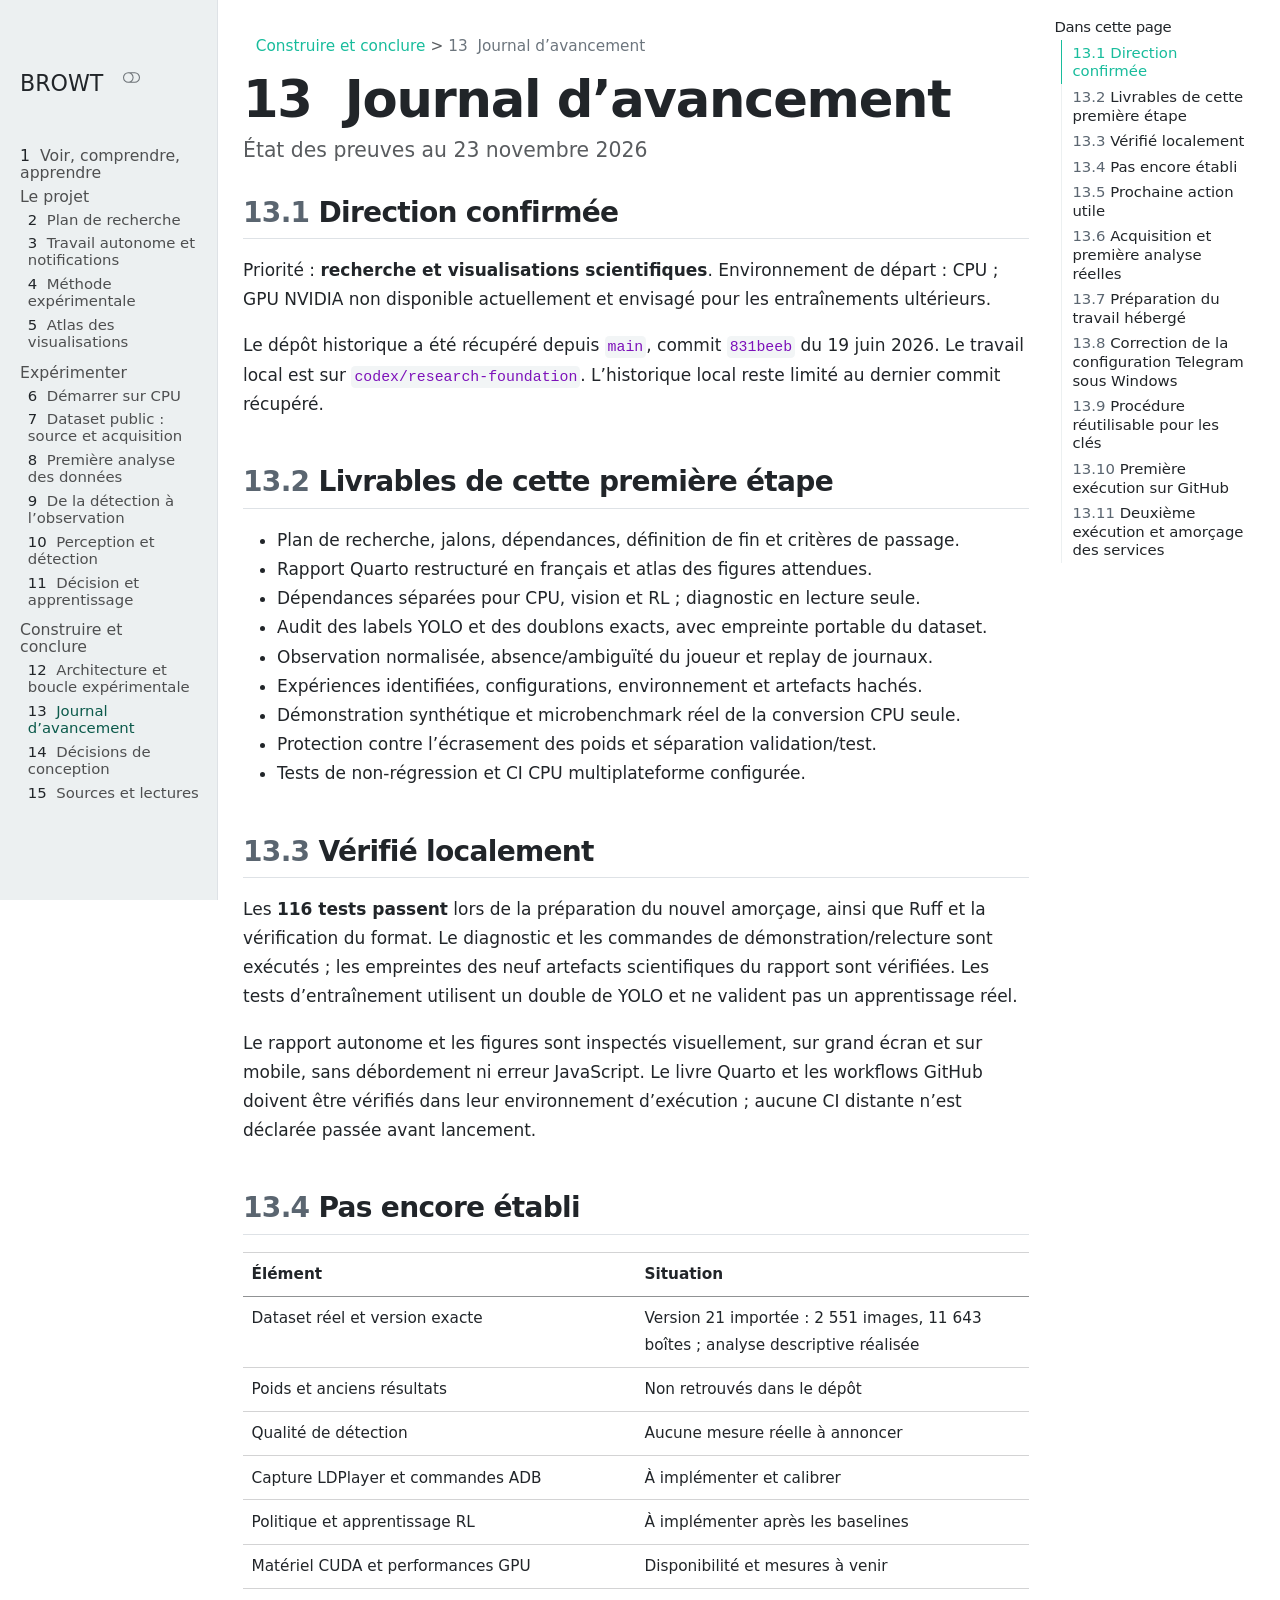
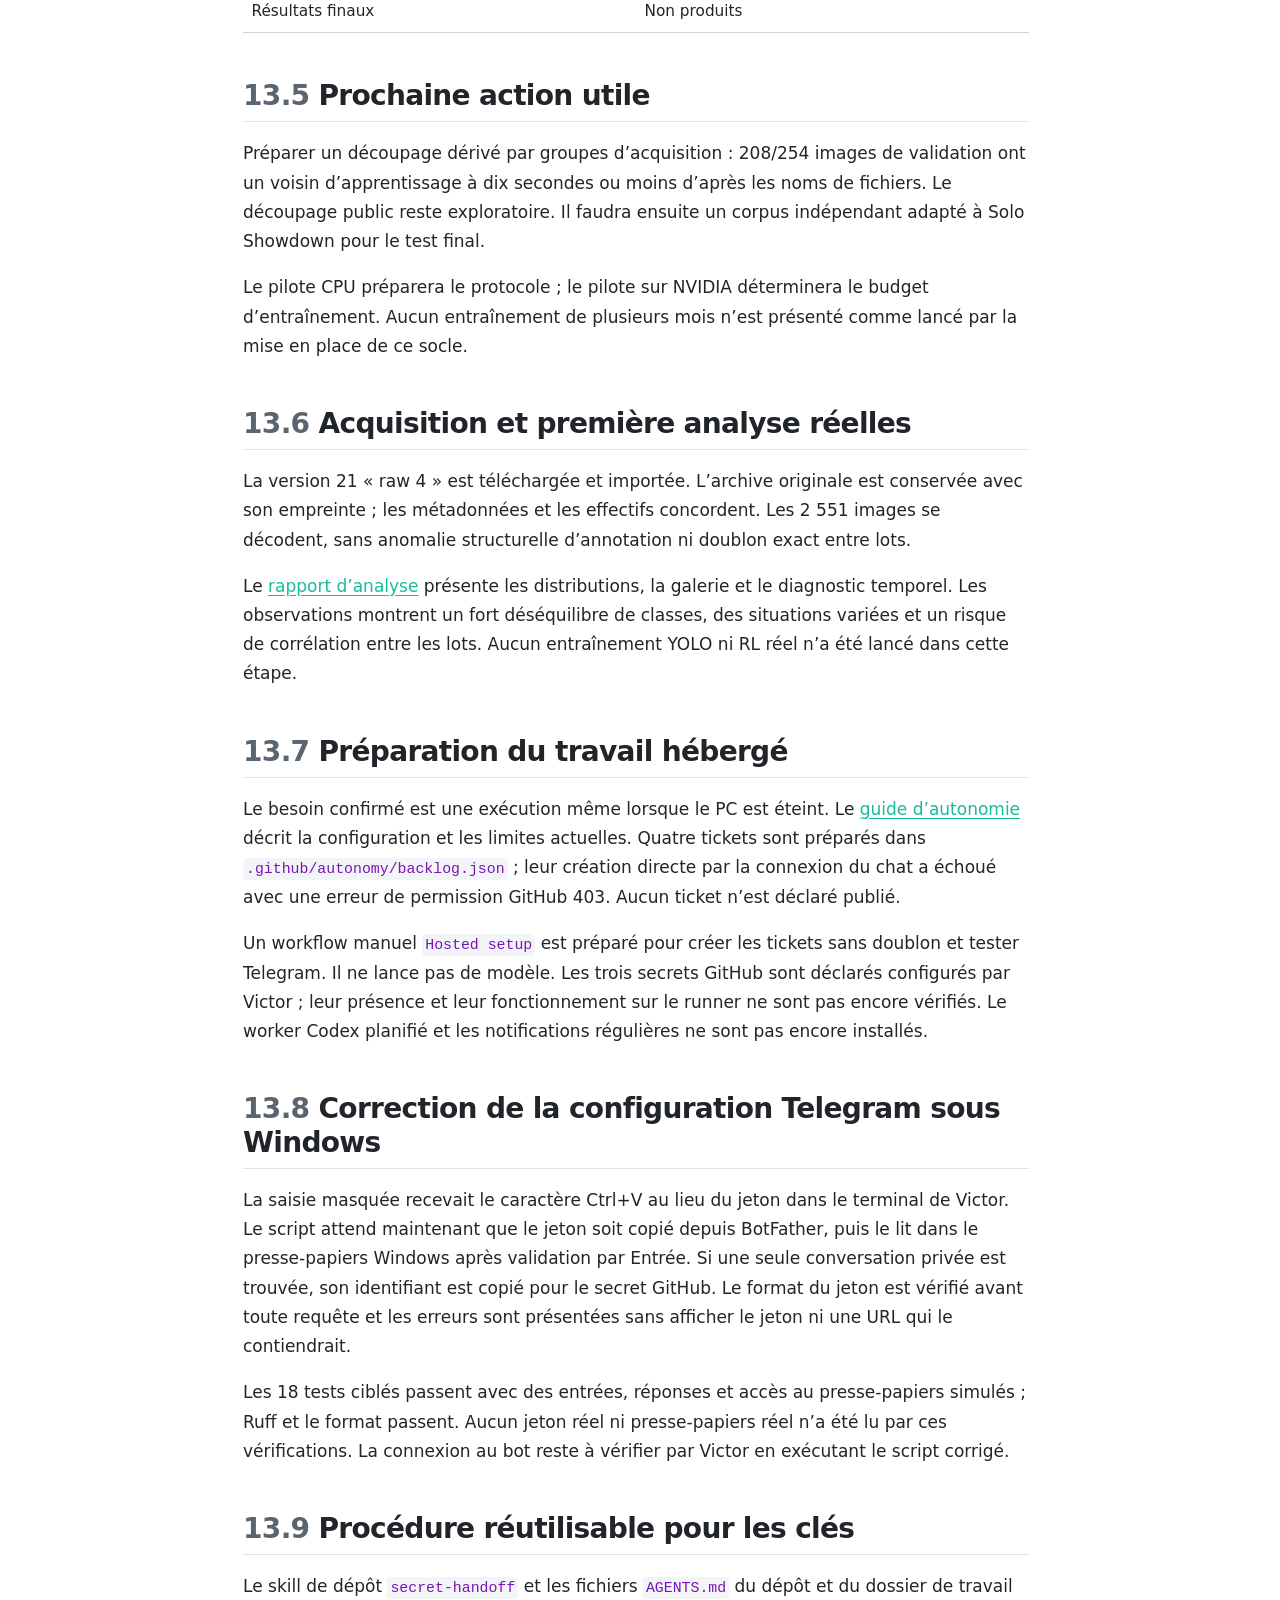
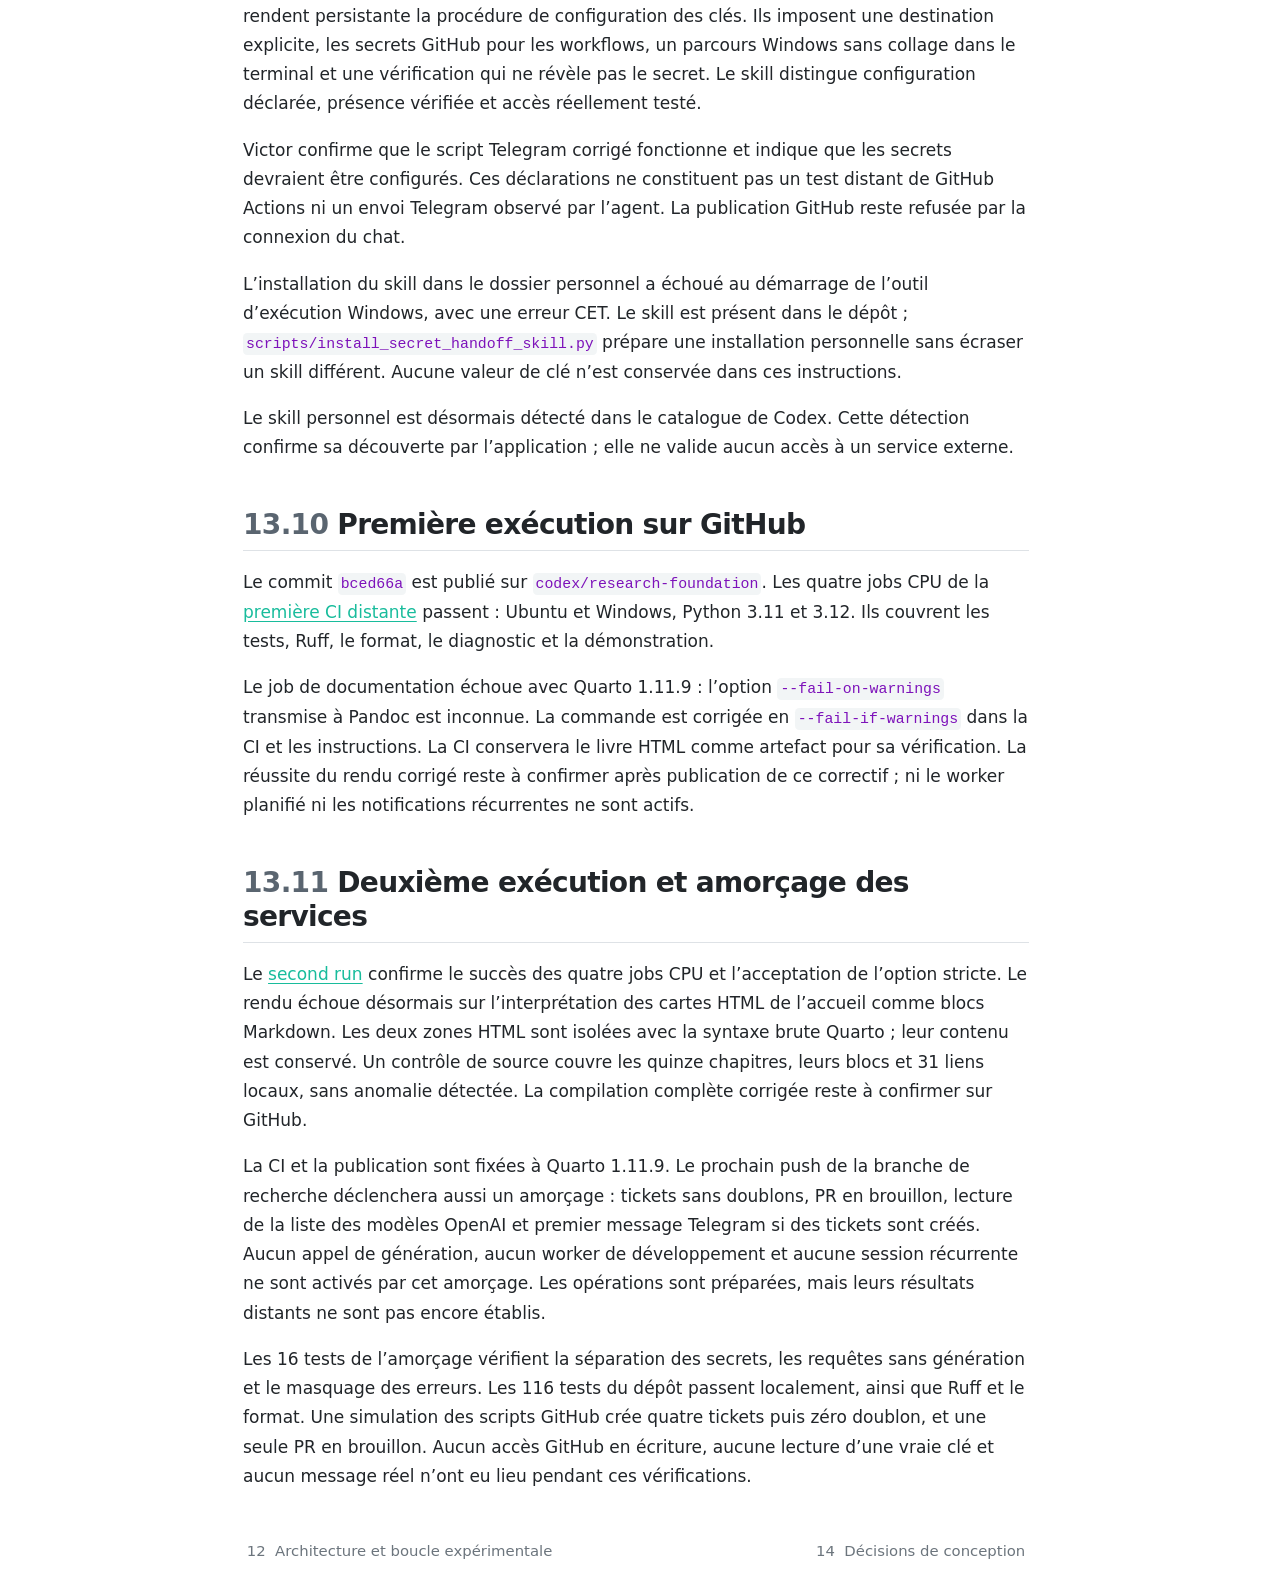
==== progress.html @ 0d0ad50d "Built site for gh-pages" ====
<!DOCTYPE html>
<html xmlns="http://www.w3.org/1999/xhtml" lang="fr" xml:lang="fr"><head>

<meta charset="utf-8">
<meta name="generator" content="quarto-1.11.9">

<meta name="viewport" content="width=device-width, initial-scale=1.0, user-scalable=yes">


<title>13&nbsp; Journal d’avancement – BROWT</title>
<style>
/* Default styles provided by pandoc.
** See https://pandoc.org/MANUAL.html#variables-for-html for config info.
*/
span.smallcaps{font-variant: small-caps;}
div.columns{display: flex; gap: 1.5em;}
div.column{flex: auto;}
@media screen {
div.columns{gap: min(4vw, 1.5em);}
div.column{overflow-x: auto;}
}
div.hanging-indent{margin-left: 1.5em; text-indent: -1.5em;}
ul.task-list{list-style: none;}
ul.task-list li input[type="checkbox"] {
  width: 0.8em;
  margin: 0 0.8em 0.2em -1em; /* quarto-specific, see https://github.com/quarto-dev/quarto-cli/issues/4556 */ 
  vertical-align: middle;
}
</style>


<script src="site_libs/quarto-nav/quarto-nav.js"></script>
<script src="site_libs/quarto-nav/headroom.min.js"></script>
<script src="site_libs/clipboard/clipboard.min.js"></script>
<script src="site_libs/quarto-search/autocomplete.umd.js"></script>
<script src="site_libs/quarto-search/fuse.min.js"></script>
<script src="site_libs/quarto-search/quarto-search.js"></script>
<meta name="quarto:offset" content="./">
<link href="./decisions.html" rel="next">
<link href="./pipeline.html" rel="prev">
<script src="site_libs/quarto-html/quarto.js" type="module"></script>
<script src="site_libs/quarto-html/tabsets/tabsets.js" type="module"></script>
<script src="site_libs/quarto-html/scrollable-regions/scrollable-regions.js" type="module"></script>
<script src="site_libs/quarto-html/popper.min.js"></script>
<script src="site_libs/quarto-html/tippy.umd.min.js"></script>
<script src="site_libs/quarto-html/anchor.min.js"></script>
<link href="site_libs/quarto-html/tippy.css" rel="stylesheet">
<link href="site_libs/quarto-html/quarto-syntax-highlighting-63b5708e65d6cd79cd7618c58d0c21e7.css" rel="stylesheet" class="quarto-color-scheme" id="quarto-text-highlighting-styles">
<link href="site_libs/quarto-html/quarto-syntax-highlighting-dark-447e42e69aaa9833c0ba1b986f430b20.css" rel="stylesheet" class="quarto-color-scheme quarto-color-alternate" id="quarto-text-highlighting-styles">
<link href="site_libs/quarto-html/quarto-syntax-highlighting-63b5708e65d6cd79cd7618c58d0c21e7.css" rel="stylesheet" class="quarto-color-scheme-extra" id="quarto-text-highlighting-styles">
<script src="site_libs/bootstrap/bootstrap.min.js"></script>
<link href="site_libs/bootstrap/bootstrap-icons.css" rel="stylesheet">
<link href="site_libs/bootstrap/bootstrap-4b83e7093ad51207360b792a9fc4b170.min.css" rel="stylesheet" append-hash="true" class="quarto-color-scheme" id="quarto-bootstrap" data-mode="light">
<link href="site_libs/bootstrap/bootstrap-dark-fbbe611d55de4febc02433f26efbd819.min.css" rel="stylesheet" append-hash="true" class="quarto-color-scheme quarto-color-alternate" id="quarto-bootstrap" data-mode="dark">
<link href="site_libs/bootstrap/bootstrap-4b83e7093ad51207360b792a9fc4b170.min.css" rel="stylesheet" append-hash="true" class="quarto-color-scheme-extra" id="quarto-bootstrap" data-mode="light">
<script id="quarto-search-options" type="application/json">{
  "location": "sidebar",
  "copy-button": false,
  "collapse-after": 3,
  "panel-placement": "start",
  "type": "textbox",
  "limit": 50,
  "keyboard-shortcut": [
    "f",
    "/",
    "s"
  ],
  "show-item-context": false,
  "language": {
    "search-no-results-text": "Pas de résultats",
    "search-matching-documents-text": "documents trouvés",
    "search-copy-link-title": "Copier le lien vers la recherche",
    "search-hide-matches-text": "Cacher les correspondances additionnelles",
    "search-more-match-text": "correspondance de plus dans ce document",
    "search-more-matches-text": "correspondances de plus dans ce document",
    "search-clear-button-title": "Effacer",
    "search-text-placeholder": "",
    "search-detached-cancel-button-title": "Annuler",
    "search-submit-button-title": "Envoyer",
    "search-label": "Recherche"
  }
}</script>
<style>html{ scroll-behavior: smooth; }</style>


<link rel="stylesheet" href="custom.css">
</head>

<body class="nav-sidebar docked quarto-light"><a id="quarto-skip-link" class="visually-hidden-focusable" href="#quarto-document-content">Aller au contenu principal</a><script id="quarto-html-before-body" type="application/javascript">
    const toggleBodyColorMode = (bsSheetEl) => {
      const mode = bsSheetEl.getAttribute("data-mode");
      const bodyEl = window.document.querySelector("body");
      if (mode === "dark") {
        bodyEl.classList.add("quarto-dark");
        bodyEl.classList.remove("quarto-light");
      } else {
        bodyEl.classList.add("quarto-light");
        bodyEl.classList.remove("quarto-dark");
      }
    }
    const toggleBodyColorPrimary = () => {
      const bsSheetEl = window.document.querySelector("link#quarto-bootstrap:not([rel=disabled-stylesheet])");
      if (bsSheetEl) {
        toggleBodyColorMode(bsSheetEl);
      }
    }
    const setColorSchemeToggle = (alternate) => {
      const toggles = window.document.querySelectorAll('.quarto-color-scheme-toggle');
      for (let i=0; i < toggles.length; i++) {
        const toggle = toggles[i];
        if (toggle) {
          toggle.setAttribute("aria-checked", alternate ? "true" : "false");
          if (alternate) {
            toggle.classList.add("alternate");
          } else {
            toggle.classList.remove("alternate");
          }
        }
      }
    };
    const toggleColorMode = (alternate) => {
      // Switch the stylesheets
      const primaryStylesheets = window.document.querySelectorAll('link.quarto-color-scheme:not(.quarto-color-alternate)');
      const alternateStylesheets = window.document.querySelectorAll('link.quarto-color-scheme.quarto-color-alternate');
      manageTransitions('#quarto-margin-sidebar .nav-link', false);
      if (alternate) {
        // note: dark is layered on light, we don't disable primary!
        enableStylesheet(alternateStylesheets);
        for (const sheetNode of alternateStylesheets) {
          if (sheetNode.id === "quarto-bootstrap") {
            toggleBodyColorMode(sheetNode);
          }
        }
      } else {
        disableStylesheet(alternateStylesheets);
        enableStylesheet(primaryStylesheets)
        toggleBodyColorPrimary();
      }
      manageTransitions('#quarto-margin-sidebar .nav-link', true);
      // Switch the toggles
      setColorSchemeToggle(alternate)
    }
    // Hack to workaround the fact that safari doesn't
    // properly recolor the scrollbar when toggling (#1455).
    // Not run on load: stylesheets are set before first paint there, and
    // scrolling would undo the scroll to a URL fragment (#14973).
    // The one pixel nudge keeps the reader where they were.
    const refreshSafariScrollbar = () => {
      if (navigator.userAgent.indexOf('Safari') > 0 && navigator.userAgent.indexOf('Chrome') == -1) {
        manageTransitions("body", false);
        const scrollY = window.scrollY;
        window.scrollTo(0, scrollY > 0 ? scrollY - 1 : 1);
        setTimeout(() => {
          window.scrollTo(0, scrollY);
          manageTransitions("body", true);
        }, 40);
      }
    }
    const disableStylesheet = (stylesheets) => {
      for (let i=0; i < stylesheets.length; i++) {
        const stylesheet = stylesheets[i];
        stylesheet.rel = 'disabled-stylesheet';
      }
    }
    const enableStylesheet = (stylesheets) => {
      for (let i=0; i < stylesheets.length; i++) {
        const stylesheet = stylesheets[i];
        if(stylesheet.rel !== 'stylesheet') { // for Chrome, which will still FOUC without this check
          stylesheet.rel = 'stylesheet';
        }
      }
    }
    const manageTransitions = (selector, allowTransitions) => {
      const els = window.document.querySelectorAll(selector);
      for (let i=0; i < els.length; i++) {
        const el = els[i];
        if (allowTransitions) {
          el.classList.remove('notransition');
        } else {
          el.classList.add('notransition');
        }
      }
    }
    const isFileUrl = () => {
      return window.location.protocol === 'file:';
    }
    const hasAlternateSentinel = () => {
      let styleSentinel = getColorSchemeSentinel();
      if (styleSentinel !== null) {
        return styleSentinel === "alternate";
      } else {
        return false;
      }
    }
    const setStyleSentinel = (alternate) => {
      const value = alternate ? "alternate" : "default";
      if (!isFileUrl()) {
        window.localStorage.setItem("quarto-color-scheme", value);
      } else {
        localAlternateSentinel = value;
      }
    }
    const getColorSchemeSentinel = () => {
      if (!isFileUrl()) {
        const storageValue = window.localStorage.getItem("quarto-color-scheme");
        return storageValue != null ? storageValue : localAlternateSentinel;
      } else {
        return localAlternateSentinel;
      }
    }
    const toggleGiscusIfUsed = (isAlternate, darkModeDefault) => {
      const baseTheme = document.querySelector('#giscus-base-theme')?.value ?? 'light';
      const alternateTheme = document.querySelector('#giscus-alt-theme')?.value ?? 'dark';
      let newTheme = '';
      if(authorPrefersDark) {
        newTheme = isAlternate ? baseTheme : alternateTheme;
      } else {
        newTheme = isAlternate ? alternateTheme : baseTheme;
      }
      const changeGiscusTheme = () => {
        // From: https://github.com/giscus/giscus/issues/336
        const sendMessage = (message) => {
          const iframe = document.querySelector('iframe.giscus-frame');
          if (!iframe) return;
          iframe.contentWindow.postMessage({ giscus: message }, 'https://giscus.app');
        }
        sendMessage({
          setConfig: {
            theme: newTheme
          }
        });
      }
      const isGiscussLoaded = window.document.querySelector('iframe.giscus-frame') !== null;
      if (isGiscussLoaded) {
        changeGiscusTheme();
      }
    };
    const authorPrefersDark = false;
    const darkModeDefault = authorPrefersDark;
      document.querySelector('link#quarto-text-highlighting-styles.quarto-color-scheme-extra').rel = 'disabled-stylesheet';
      document.querySelector('link#quarto-bootstrap.quarto-color-scheme-extra').rel = 'disabled-stylesheet';
    let localAlternateSentinel = darkModeDefault ? 'alternate' : 'default';
    // Dark / light mode switch
    window.quartoToggleColorScheme = () => {
      // Read the current dark / light value
      let toAlternate = !hasAlternateSentinel();
      toggleColorMode(toAlternate);
      refreshSafariScrollbar();
      setStyleSentinel(toAlternate);
      toggleGiscusIfUsed(toAlternate, darkModeDefault);
      window.dispatchEvent(new Event('resize'));
    };
    // Switch to dark mode if need be
    if (hasAlternateSentinel()) {
      toggleColorMode(true);
    } else {
      toggleColorMode(false);
    }
  </script>

<div id="quarto-search-results"></div>
  <header id="quarto-header" class="headroom fixed-top">
  <nav class="quarto-secondary-nav" aria-label="Barre d'outils">
    <div class="container-fluid d-flex">
      <button type="button" class="quarto-btn-toggle btn" data-bs-toggle="collapse" role="button" data-bs-target=".quarto-sidebar-collapse-item" aria-controls="quarto-sidebar" aria-expanded="false" aria-label="Basculer la barre latérale" onclick="if (window.quartoToggleHeadroom) { window.quartoToggleHeadroom(); }">
        <i class="bi bi-layout-text-sidebar-reverse"></i>
      </button>
        <nav class="quarto-page-breadcrumbs" aria-label="Fil d'Ariane"><ol class="breadcrumb"><li class="breadcrumb-item"><a href="./pipeline.html">Construire et conclure</a></li><li class="breadcrumb-item"><a href="./progress.html"><span class="chapter-number">13</span>&nbsp; <span class="chapter-title">Journal d’avancement</span></a></li></ol></nav>
        <a class="flex-grow-1" data-bs-toggle="collapse" data-bs-target=".quarto-sidebar-collapse-item" onclick="if (window.quartoToggleHeadroom) { window.quartoToggleHeadroom(); }">      
        </a>
      <button type="button" class="btn quarto-search-button" aria-label="Recherche" onclick="window.quartoOpenSearch();">
        <i class="bi bi-search"></i>
      </button>
    </div>
  </nav>
</header>
<!-- content -->
<div id="quarto-content" class="quarto-container page-columns page-rows-contents page-layout-article">
<!-- sidebar -->
  <nav id="quarto-sidebar" class="sidebar collapse collapse-horizontal quarto-sidebar-collapse-item sidebar-navigation docked overflow-auto" aria-label="Site web">
    <div class="pt-lg-2 mt-2 text-left sidebar-header sidebar-header-stacked">
      <a href="./index.html" class="sidebar-logo-link">
      <img src="./assets/logo.png" alt="" class="sidebar-logo light-content py-0 d-lg-inline d-none">
      <img src="./assets/logo.png" alt="" class="sidebar-logo dark-content py-0 d-lg-inline d-none">
      </a>
    <div class="sidebar-title mb-0 py-0">
      <a href="./">BROWT</a> 
        <div class="sidebar-tools-main">
    <a href="https://github.com/Victor11W/BROWT" title="Code source" class="quarto-navigation-tool px-1" aria-label="Code source"><i class="bi bi-github"></i></a>
  <button type="button" role="switch" aria-checked="false" class="quarto-color-scheme-toggle quarto-navigation-tool  px-1" onclick="window.quartoToggleColorScheme(); return false;" title="Basculer le mode sombre" aria-label="Basculer le mode sombre"><i class="bi"></i></button>
</div>
    </div>
      </div>
        <div class="mt-2 flex-shrink-0 align-items-center">
        <div class="sidebar-search">
        <div id="quarto-search" class="" title="Recherche"></div>
        </div>
        </div>
    <div class="sidebar-menu-container"> 
    <ul class="list-unstyled mt-1">
        <li class="sidebar-item">
  <div class="sidebar-item-container"> 
  <a href="./index.html" class="sidebar-item-text sidebar-link">
 <span class="menu-text"><span class="chapter-number">1</span>&nbsp; <span class="chapter-title">Voir, comprendre, apprendre</span></span></a>
  </div>
</li>
        <li class="sidebar-item sidebar-item-section">
      <div class="sidebar-item-container"> 
            <button type="button" class="sidebar-item-text sidebar-item-toggle sidebar-link text-start" data-bs-toggle="collapse" data-bs-target="#quarto-sidebar-section-1" aria-controls="quarto-sidebar-section-1" aria-expanded="true">
 <span class="menu-text" id="quarto-sidebar-section-1-label">Le projet</span><i class="bi bi-chevron-right" aria-hidden="true"></i></button>
      </div>
      <ul id="quarto-sidebar-section-1" aria-labelledby="quarto-sidebar-section-1-label" class="collapse list-unstyled sidebar-section depth1 show">  
          <li class="sidebar-item">
  <div class="sidebar-item-container"> 
  <a href="./roadmap.html" class="sidebar-item-text sidebar-link">
 <span class="menu-text"><span class="chapter-number">2</span>&nbsp; <span class="chapter-title">Plan de recherche</span></span></a>
  </div>
</li>
          <li class="sidebar-item">
  <div class="sidebar-item-container"> 
  <a href="./autonomy.html" class="sidebar-item-text sidebar-link">
 <span class="menu-text"><span class="chapter-number">3</span>&nbsp; <span class="chapter-title">Travail autonome et notifications</span></span></a>
  </div>
</li>
          <li class="sidebar-item">
  <div class="sidebar-item-container"> 
  <a href="./methodology.html" class="sidebar-item-text sidebar-link">
 <span class="menu-text"><span class="chapter-number">4</span>&nbsp; <span class="chapter-title">Méthode expérimentale</span></span></a>
  </div>
</li>
          <li class="sidebar-item">
  <div class="sidebar-item-container"> 
  <a href="./visual-atlas.html" class="sidebar-item-text sidebar-link">
 <span class="menu-text"><span class="chapter-number">5</span>&nbsp; <span class="chapter-title">Atlas des visualisations</span></span></a>
  </div>
</li>
      </ul>
  </li>
        <li class="sidebar-item sidebar-item-section">
      <div class="sidebar-item-container"> 
            <button type="button" class="sidebar-item-text sidebar-item-toggle sidebar-link text-start" data-bs-toggle="collapse" data-bs-target="#quarto-sidebar-section-2" aria-controls="quarto-sidebar-section-2" aria-expanded="true">
 <span class="menu-text" id="quarto-sidebar-section-2-label">Expérimenter</span><i class="bi bi-chevron-right" aria-hidden="true"></i></button>
      </div>
      <ul id="quarto-sidebar-section-2" aria-labelledby="quarto-sidebar-section-2-label" class="collapse list-unstyled sidebar-section depth1 show">  
          <li class="sidebar-item">
  <div class="sidebar-item-container"> 
  <a href="./getting-started.html" class="sidebar-item-text sidebar-link">
 <span class="menu-text"><span class="chapter-number">6</span>&nbsp; <span class="chapter-title">Démarrer sur CPU</span></span></a>
  </div>
</li>
          <li class="sidebar-item">
  <div class="sidebar-item-container"> 
  <a href="./dataset.html" class="sidebar-item-text sidebar-link">
 <span class="menu-text"><span class="chapter-number">7</span>&nbsp; <span class="chapter-title">Dataset public : source et acquisition</span></span></a>
  </div>
</li>
          <li class="sidebar-item">
  <div class="sidebar-item-container"> 
  <a href="./dataset-analysis.html" class="sidebar-item-text sidebar-link">
 <span class="menu-text"><span class="chapter-number">8</span>&nbsp; <span class="chapter-title">Première analyse des données</span></span></a>
  </div>
</li>
          <li class="sidebar-item">
  <div class="sidebar-item-container"> 
  <a href="./observations.html" class="sidebar-item-text sidebar-link">
 <span class="menu-text"><span class="chapter-number">9</span>&nbsp; <span class="chapter-title">De la détection à l’observation</span></span></a>
  </div>
</li>
          <li class="sidebar-item">
  <div class="sidebar-item-container"> 
  <a href="./detection.html" class="sidebar-item-text sidebar-link">
 <span class="menu-text"><span class="chapter-number">10</span>&nbsp; <span class="chapter-title">Perception et détection</span></span></a>
  </div>
</li>
          <li class="sidebar-item">
  <div class="sidebar-item-container"> 
  <a href="./rl.html" class="sidebar-item-text sidebar-link">
 <span class="menu-text"><span class="chapter-number">11</span>&nbsp; <span class="chapter-title">Décision et apprentissage</span></span></a>
  </div>
</li>
      </ul>
  </li>
        <li class="sidebar-item sidebar-item-section">
      <div class="sidebar-item-container"> 
            <button type="button" class="sidebar-item-text sidebar-item-toggle sidebar-link text-start" data-bs-toggle="collapse" data-bs-target="#quarto-sidebar-section-3" aria-controls="quarto-sidebar-section-3" aria-expanded="true">
 <span class="menu-text" id="quarto-sidebar-section-3-label">Construire et conclure</span><i class="bi bi-chevron-right" aria-hidden="true"></i></button>
      </div>
      <ul id="quarto-sidebar-section-3" aria-labelledby="quarto-sidebar-section-3-label" class="collapse list-unstyled sidebar-section depth1 show">  
          <li class="sidebar-item">
  <div class="sidebar-item-container"> 
  <a href="./pipeline.html" class="sidebar-item-text sidebar-link">
 <span class="menu-text"><span class="chapter-number">12</span>&nbsp; <span class="chapter-title">Architecture et boucle expérimentale</span></span></a>
  </div>
</li>
          <li class="sidebar-item">
  <div class="sidebar-item-container"> 
  <a href="./progress.html" class="sidebar-item-text sidebar-link active">
 <span class="menu-text"><span class="chapter-number">13</span>&nbsp; <span class="chapter-title">Journal d’avancement</span></span></a>
  </div>
</li>
          <li class="sidebar-item">
  <div class="sidebar-item-container"> 
  <a href="./decisions.html" class="sidebar-item-text sidebar-link">
 <span class="menu-text"><span class="chapter-number">14</span>&nbsp; <span class="chapter-title">Décisions de conception</span></span></a>
  </div>
</li>
          <li class="sidebar-item">
  <div class="sidebar-item-container"> 
  <a href="./references.html" class="sidebar-item-text sidebar-link">
 <span class="menu-text"><span class="chapter-number">15</span>&nbsp; <span class="chapter-title">Sources et lectures</span></span></a>
  </div>
</li>
      </ul>
  </li>
    </ul>
    </div>
</nav>
<div id="quarto-sidebar-glass" class="quarto-sidebar-collapse-item" data-bs-toggle="collapse" data-bs-target=".quarto-sidebar-collapse-item"></div>
<!-- margin-sidebar -->
    <div id="quarto-margin-sidebar" class="sidebar margin-sidebar">
        <nav id="TOC" role="doc-toc" aria-labelledby="toc-title" class="toc-active">
    <h2 id="toc-title">Dans cette page</h2>
   
  <ul>
  <li><a href="#direction-confirmée" id="toc-direction-confirmée" class="nav-link active" data-scroll-target="#direction-confirmée"><span class="header-section-number">13.1</span> Direction confirmée</a></li>
  <li><a href="#livrables-de-cette-première-étape" id="toc-livrables-de-cette-première-étape" class="nav-link" data-scroll-target="#livrables-de-cette-première-étape"><span class="header-section-number">13.2</span> Livrables de cette première étape</a></li>
  <li><a href="#vérifié-localement" id="toc-vérifié-localement" class="nav-link" data-scroll-target="#vérifié-localement"><span class="header-section-number">13.3</span> Vérifié localement</a></li>
  <li><a href="#pas-encore-établi" id="toc-pas-encore-établi" class="nav-link" data-scroll-target="#pas-encore-établi"><span class="header-section-number">13.4</span> Pas encore établi</a></li>
  <li><a href="#prochaine-action-utile" id="toc-prochaine-action-utile" class="nav-link" data-scroll-target="#prochaine-action-utile"><span class="header-section-number">13.5</span> Prochaine action utile</a></li>
  <li><a href="#acquisition-et-première-analyse-réelles" id="toc-acquisition-et-première-analyse-réelles" class="nav-link" data-scroll-target="#acquisition-et-première-analyse-réelles"><span class="header-section-number">13.6</span> Acquisition et première analyse réelles</a></li>
  <li><a href="#préparation-du-travail-hébergé" id="toc-préparation-du-travail-hébergé" class="nav-link" data-scroll-target="#préparation-du-travail-hébergé"><span class="header-section-number">13.7</span> Préparation du travail hébergé</a></li>
  <li><a href="#correction-de-la-configuration-telegram-sous-windows" id="toc-correction-de-la-configuration-telegram-sous-windows" class="nav-link" data-scroll-target="#correction-de-la-configuration-telegram-sous-windows"><span class="header-section-number">13.8</span> Correction de la configuration Telegram sous Windows</a></li>
  <li><a href="#procédure-réutilisable-pour-les-clés" id="toc-procédure-réutilisable-pour-les-clés" class="nav-link" data-scroll-target="#procédure-réutilisable-pour-les-clés"><span class="header-section-number">13.9</span> Procédure réutilisable pour les clés</a></li>
  <li><a href="#première-exécution-sur-github" id="toc-première-exécution-sur-github" class="nav-link" data-scroll-target="#première-exécution-sur-github"><span class="header-section-number">13.10</span> Première exécution sur GitHub</a></li>
  <li><a href="#deuxième-exécution-et-amorçage-des-services" id="toc-deuxième-exécution-et-amorçage-des-services" class="nav-link" data-scroll-target="#deuxième-exécution-et-amorçage-des-services"><span class="header-section-number">13.11</span> Deuxième exécution et amorçage des services</a></li>
  </ul>
</nav>
    </div>
<!-- main -->
<main class="content" id="quarto-document-content" tabindex="-1">


<header id="title-block-header" class="quarto-title-block default"><nav class="quarto-page-breadcrumbs quarto-title-breadcrumbs d-none d-lg-block" aria-label="Fil d'Ariane"><ol class="breadcrumb"><li class="breadcrumb-item"><a href="./pipeline.html">Construire et conclure</a></li><li class="breadcrumb-item"><a href="./progress.html"><span class="chapter-number">13</span>&nbsp; <span class="chapter-title">Journal d’avancement</span></a></li></ol></nav>
<div class="quarto-title">
<h1 class="title"><span class="chapter-number">13</span>&nbsp; <span class="chapter-title">Journal d’avancement</span></h1>
<p class="subtitle lead">État des preuves au 23 novembre 2026</p>
</div>



<div class="quarto-title-meta">

    
  
    
  </div>
  


</header>


<section id="direction-confirmée" class="level2" data-number="13.1">
<h2 data-number="13.1" class="anchored" data-anchor-id="direction-confirmée"><span class="header-section-number">13.1</span> Direction confirmée</h2>
<p>Priorité : <strong>recherche et visualisations scientifiques</strong>. Environnement de départ : CPU ; GPU NVIDIA non disponible actuellement et envisagé pour les entraînements ultérieurs.</p>
<p>Le dépôt historique a été récupéré depuis <code>main</code>, commit <code>831beeb</code> du 19 juin 2026. Le travail local est sur <code>codex/research-foundation</code>. L’historique local reste limité au dernier commit récupéré.</p>
</section>
<section id="livrables-de-cette-première-étape" class="level2" data-number="13.2">
<h2 data-number="13.2" class="anchored" data-anchor-id="livrables-de-cette-première-étape"><span class="header-section-number">13.2</span> Livrables de cette première étape</h2>
<ul>
<li>Plan de recherche, jalons, dépendances, définition de fin et critères de passage.</li>
<li>Rapport Quarto restructuré en français et atlas des figures attendues.</li>
<li>Dépendances séparées pour CPU, vision et RL ; diagnostic en lecture seule.</li>
<li>Audit des labels YOLO et des doublons exacts, avec empreinte portable du dataset.</li>
<li>Observation normalisée, absence/ambiguïté du joueur et replay de journaux.</li>
<li>Expériences identifiées, configurations, environnement et artefacts hachés.</li>
<li>Démonstration synthétique et microbenchmark réel de la conversion CPU seule.</li>
<li>Protection contre l’écrasement des poids et séparation validation/test.</li>
<li>Tests de non-régression et CI CPU multiplateforme configurée.</li>
</ul>
</section>
<section id="vérifié-localement" class="level2" data-number="13.3">
<h2 data-number="13.3" class="anchored" data-anchor-id="vérifié-localement"><span class="header-section-number">13.3</span> Vérifié localement</h2>
<p>Les <strong>116 tests passent</strong> lors de la préparation du nouvel amorçage, ainsi que Ruff et la vérification du format. Le diagnostic et les commandes de démonstration/relecture sont exécutés ; les empreintes des neuf artefacts scientifiques du rapport sont vérifiées. Les tests d’entraînement utilisent un double de YOLO et ne valident pas un apprentissage réel.</p>
<p>Le rapport autonome et les figures sont inspectés visuellement, sur grand écran et sur mobile, sans débordement ni erreur JavaScript. Le livre Quarto et les workflows GitHub doivent être vérifiés dans leur environnement d’exécution ; aucune CI distante n’est déclarée passée avant lancement.</p>
</section>
<section id="pas-encore-établi" class="level2" data-number="13.4">
<h2 data-number="13.4" class="anchored" data-anchor-id="pas-encore-établi"><span class="header-section-number">13.4</span> Pas encore établi</h2>
<table class="caption-top table">
<colgroup>
<col style="width: 50%">
<col style="width: 50%">
</colgroup>
<thead>
<tr class="header">
<th>Élément</th>
<th>Situation</th>
</tr>
</thead>
<tbody>
<tr class="odd">
<td>Dataset réel et version exacte</td>
<td>Version 21 importée : 2 551 images, 11 643 boîtes ; analyse descriptive réalisée</td>
</tr>
<tr class="even">
<td>Poids et anciens résultats</td>
<td>Non retrouvés dans le dépôt</td>
</tr>
<tr class="odd">
<td>Qualité de détection</td>
<td>Aucune mesure réelle à annoncer</td>
</tr>
<tr class="even">
<td>Capture LDPlayer et commandes ADB</td>
<td>À implémenter et calibrer</td>
</tr>
<tr class="odd">
<td>Politique et apprentissage RL</td>
<td>À implémenter après les baselines</td>
</tr>
<tr class="even">
<td>Matériel CUDA et performances GPU</td>
<td>Disponibilité et mesures à venir</td>
</tr>
<tr class="odd">
<td>Résultats finaux</td>
<td>Non produits</td>
</tr>
</tbody>
</table>
</section>
<section id="prochaine-action-utile" class="level2" data-number="13.5">
<h2 data-number="13.5" class="anchored" data-anchor-id="prochaine-action-utile"><span class="header-section-number">13.5</span> Prochaine action utile</h2>
<p>Préparer un découpage dérivé par groupes d’acquisition : 208/254 images de validation ont un voisin d’apprentissage à dix secondes ou moins d’après les noms de fichiers. Le découpage public reste exploratoire. Il faudra ensuite un corpus indépendant adapté à Solo Showdown pour le test final.</p>
<p>Le pilote CPU préparera le protocole ; le pilote sur NVIDIA déterminera le budget d’entraînement. Aucun entraînement de plusieurs mois n’est présenté comme lancé par la mise en place de ce socle.</p>
</section>
<section id="acquisition-et-première-analyse-réelles" class="level2" data-number="13.6">
<h2 data-number="13.6" class="anchored" data-anchor-id="acquisition-et-première-analyse-réelles"><span class="header-section-number">13.6</span> Acquisition et première analyse réelles</h2>
<p>La version 21 « raw 4 » est téléchargée et importée. L’archive originale est conservée avec son empreinte ; les métadonnées et les effectifs concordent. Les 2 551 images se décodent, sans anomalie structurelle d’annotation ni doublon exact entre lots.</p>
<p>Le <a href="./dataset-analysis.html">rapport d’analyse</a> présente les distributions, la galerie et le diagnostic temporel. Les observations montrent un fort déséquilibre de classes, des situations variées et un risque de corrélation entre les lots. Aucun entraînement YOLO ni RL réel n’a été lancé dans cette étape.</p>
</section>
<section id="préparation-du-travail-hébergé" class="level2" data-number="13.7">
<h2 data-number="13.7" class="anchored" data-anchor-id="préparation-du-travail-hébergé"><span class="header-section-number">13.7</span> Préparation du travail hébergé</h2>
<p>Le besoin confirmé est une exécution même lorsque le PC est éteint. Le <a href="./autonomy.html">guide d’autonomie</a> décrit la configuration et les limites actuelles. Quatre tickets sont préparés dans <code>.github/autonomy/backlog.json</code> ; leur création directe par la connexion du chat a échoué avec une erreur de permission GitHub 403. Aucun ticket n’est déclaré publié.</p>
<p>Un workflow manuel <code>Hosted setup</code> est préparé pour créer les tickets sans doublon et tester Telegram. Il ne lance pas de modèle. Les trois secrets GitHub sont déclarés configurés par Victor ; leur présence et leur fonctionnement sur le runner ne sont pas encore vérifiés. Le worker Codex planifié et les notifications régulières ne sont pas encore installés.</p>
</section>
<section id="correction-de-la-configuration-telegram-sous-windows" class="level2" data-number="13.8">
<h2 data-number="13.8" class="anchored" data-anchor-id="correction-de-la-configuration-telegram-sous-windows"><span class="header-section-number">13.8</span> Correction de la configuration Telegram sous Windows</h2>
<p>La saisie masquée recevait le caractère Ctrl+V au lieu du jeton dans le terminal de Victor. Le script attend maintenant que le jeton soit copié depuis BotFather, puis le lit dans le presse-papiers Windows après validation par Entrée. Si une seule conversation privée est trouvée, son identifiant est copié pour le secret GitHub. Le format du jeton est vérifié avant toute requête et les erreurs sont présentées sans afficher le jeton ni une URL qui le contiendrait.</p>
<p>Les 18 tests ciblés passent avec des entrées, réponses et accès au presse-papiers simulés ; Ruff et le format passent. Aucun jeton réel ni presse-papiers réel n’a été lu par ces vérifications. La connexion au bot reste à vérifier par Victor en exécutant le script corrigé.</p>
</section>
<section id="procédure-réutilisable-pour-les-clés" class="level2" data-number="13.9">
<h2 data-number="13.9" class="anchored" data-anchor-id="procédure-réutilisable-pour-les-clés"><span class="header-section-number">13.9</span> Procédure réutilisable pour les clés</h2>
<p>Le skill de dépôt <code>secret-handoff</code> et les fichiers <code>AGENTS.md</code> du dépôt et du dossier de travail rendent persistante la procédure de configuration des clés. Ils imposent une destination explicite, les secrets GitHub pour les workflows, un parcours Windows sans collage dans le terminal et une vérification qui ne révèle pas le secret. Le skill distingue configuration déclarée, présence vérifiée et accès réellement testé.</p>
<p>Victor confirme que le script Telegram corrigé fonctionne et indique que les secrets devraient être configurés. Ces déclarations ne constituent pas un test distant de GitHub Actions ni un envoi Telegram observé par l’agent. La publication GitHub reste refusée par la connexion du chat.</p>
<p>L’installation du skill dans le dossier personnel a échoué au démarrage de l’outil d’exécution Windows, avec une erreur CET. Le skill est présent dans le dépôt ; <code>scripts/install_secret_handoff_skill.py</code> prépare une installation personnelle sans écraser un skill différent. Aucune valeur de clé n’est conservée dans ces instructions.</p>
<p>Le skill personnel est désormais détecté dans le catalogue de Codex. Cette détection confirme sa découverte par l’application ; elle ne valide aucun accès à un service externe.</p>
</section>
<section id="première-exécution-sur-github" class="level2" data-number="13.10">
<h2 data-number="13.10" class="anchored" data-anchor-id="première-exécution-sur-github"><span class="header-section-number">13.10</span> Première exécution sur GitHub</h2>
<p>Le commit <code>bced66a</code> est publié sur <code>codex/research-foundation</code>. Les quatre jobs CPU de la <a href="https://github.com/Victor11W/BROWT/actions/runs/45223132035">première CI distante</a> passent : Ubuntu et Windows, Python 3.11 et 3.12. Ils couvrent les tests, Ruff, le format, le diagnostic et la démonstration.</p>
<p>Le job de documentation échoue avec Quarto 1.11.9 : l’option <code>--fail-on-warnings</code> transmise à Pandoc est inconnue. La commande est corrigée en <code>--fail-if-warnings</code> dans la CI et les instructions. La CI conservera le livre HTML comme artefact pour sa vérification. La réussite du rendu corrigé reste à confirmer après publication de ce correctif ; ni le worker planifié ni les notifications récurrentes ne sont actifs.</p>
</section>
<section id="deuxième-exécution-et-amorçage-des-services" class="level2" data-number="13.11">
<h2 data-number="13.11" class="anchored" data-anchor-id="deuxième-exécution-et-amorçage-des-services"><span class="header-section-number">13.11</span> Deuxième exécution et amorçage des services</h2>
<p>Le <a href="https://github.com/Victor11W/BROWT/actions/runs/45224675887">second run</a> confirme le succès des quatre jobs CPU et l’acceptation de l’option stricte. Le rendu échoue désormais sur l’interprétation des cartes HTML de l’accueil comme blocs Markdown. Les deux zones HTML sont isolées avec la syntaxe brute Quarto ; leur contenu est conservé. Un contrôle de source couvre les quinze chapitres, leurs blocs et 31 liens locaux, sans anomalie détectée. La compilation complète corrigée reste à confirmer sur GitHub.</p>
<p>La CI et la publication sont fixées à Quarto 1.11.9. Le prochain push de la branche de recherche déclenchera aussi un amorçage : tickets sans doublons, PR en brouillon, lecture de la liste des modèles OpenAI et premier message Telegram si des tickets sont créés. Aucun appel de génération, aucun worker de développement et aucune session récurrente ne sont activés par cet amorçage. Les opérations sont préparées, mais leurs résultats distants ne sont pas encore établis.</p>
<p>Les 16 tests de l’amorçage vérifient la séparation des secrets, les requêtes sans génération et le masquage des erreurs. Les 116 tests du dépôt passent localement, ainsi que Ruff et le format. Une simulation des scripts GitHub crée quatre tickets puis zéro doublon, et une seule PR en brouillon. Aucun accès GitHub en écriture, aucune lecture d’une vraie clé et aucun message réel n’ont eu lieu pendant ces vérifications.</p>


</section>

</main> <!-- /main -->
<script id="quarto-html-after-body" type="application/javascript">
  window.document.addEventListener("DOMContentLoaded", function (event) {
    // Ensure there is a toggle, if there isn't float one in the top right
    if (window.document.querySelector('.quarto-color-scheme-toggle') === null) {
      const toggle = window.document.createElement('button');
      toggle.type = "button";
      toggle.setAttribute("role", "switch");
      toggle.setAttribute("aria-checked", "false");
      toggle.classList.add('top-right');
      toggle.classList.add('quarto-color-scheme-toggle');
      toggle.setAttribute("aria-label", "Basculer le mode sombre");
      toggle.onclick = function() { try { window.quartoToggleColorScheme(); } catch {} return false; };
      const i = window.document.createElement("i");
      i.classList.add('bi');
      toggle.appendChild(i);
      // Put the toggle in a landmark of its own, so that landmark navigation
      // can reach it.
      //
      // The container is always a fresh direct child of body, and the toggle is
      // never moved into page furniture that the theme or the author controls.
      // The toggle is positioned against the page, so any ancestor that
      // establishes a containing block captures it: a positioned element or a
      // grid for position: absolute, and transform, filter, will-change or
      // contain for position: fixed. A direct child of body has none of these
      // to inherit, and the shift when one appears is silent and visual.
      //
      // ARIA says a document should have at most one banner, and axe reports a
      // duplicate whether or not the banners carry distinct labels. So use a
      // header when the page has no banner yet, and a named region otherwise.
      //
      // A header is a banner wherever it sits, unless it is inside sectioning
      // content, so this cannot just look at the children of body: a custom
      // page layout wraps the title block header in a plain div. An explicit
      // role="banner" always counts.
      const sectioning = 'article, aside, main, nav, section, [role="article"], [role="complementary"], [role="main"], [role="navigation"], [role="region"]';
      const hasBanner = Array.from(
        window.document.querySelectorAll('header:not([role]), [role="banner"]')
      ).some(function(el) {
        return el.hasAttribute("role") || el.closest(sectioning) === null;
      });
      const container = window.document.createElement(hasBanner ? "div" : "header");
      if (hasBanner) {
        container.setAttribute("role", "region");
        container.setAttribute("aria-label", "Basculer le mode sombre");
      }
      container.classList.add('quarto-color-scheme-toggle-container');
      container.appendChild(toggle);
      window.document.body.appendChild(container);
    }
    setColorSchemeToggle(hasAlternateSentinel())
    const icon = "";
    const anchorJS = new window.AnchorJS();
    anchorJS.options = {
      placement: 'right',
      icon: icon
    };
    anchorJS.add('.anchored');
    const isCodeAnnotation = (el) => {
      for (const clz of el.classList) {
        if (clz.startsWith('code-annotation-')) {                     
          return true;
        }
      }
      return false;
    }
    const onCopySuccess = function(e) {
      // button target
      const button = e.trigger;
      // don't keep focus
      button.blur();
      // flash "checked"
      button.classList.add('code-copy-button-checked');
      var currentTitle = button.getAttribute("title");
      button.setAttribute("title", "Copié");
      let tooltip;
      if (window.bootstrap) {
        button.setAttribute("data-bs-toggle", "tooltip");
        button.setAttribute("data-bs-placement", "left");
        button.setAttribute("data-bs-title", "Copié");
        tooltip = new bootstrap.Tooltip(button, 
          { trigger: "manual", 
            customClass: "code-copy-button-tooltip",
            offset: [0, -8]});
        tooltip.show();    
      }
      setTimeout(function() {
        if (tooltip) {
          tooltip.hide();
          button.removeAttribute("data-bs-title");
          button.removeAttribute("data-bs-toggle");
          button.removeAttribute("data-bs-placement");
        }
        button.setAttribute("title", currentTitle);
        button.classList.remove('code-copy-button-checked');
      }, 1000);
      // clear code selection
      e.clearSelection();
    }
    const getTextToCopy = function(trigger) {
      const outerScaffold = trigger.parentElement.cloneNode(true);
      const codeEl = outerScaffold.querySelector('code');
      for (const childEl of codeEl.children) {
        if (isCodeAnnotation(childEl)) {
          childEl.remove();
        }
      }
      return codeEl.innerText;
    }
    const clipboard = new window.ClipboardJS('.code-copy-button:not([data-in-quarto-modal])', {
      text: getTextToCopy
    });
    clipboard.on('success', onCopySuccess);
    if (window.document.getElementById('quarto-embedded-source-code-modal')) {
      const clipboardModal = new window.ClipboardJS('.code-copy-button[data-in-quarto-modal]', {
        text: getTextToCopy,
        container: window.document.getElementById('quarto-embedded-source-code-modal')
      });
      clipboardModal.on('success', onCopySuccess);
    }
      var localhostRegex = new RegExp(/^(?:http|https):\/\/localhost\:?[0-9]*\//);
      var mailtoRegex = new RegExp(/^mailto:/);
        var filterRegex = new RegExp('/' + window.location.host + '/');
      const newWindowLabel = "(opens in a new tab)";
      const newWindowNoteId = "quarto-ext-newwindow-label";
      // Links reference one hidden label through aria-describedby, so the
      // announcement never changes their accessible name.
      var describeNewWindow = (link) => {
        if (!window.document.getElementById(newWindowNoteId)) {
          var newWindowNote = window.document.createElement("span");
          newWindowNote.id = newWindowNoteId;
          newWindowNote.hidden = true;
          newWindowNote.textContent = newWindowLabel;
          window.document.body.appendChild(newWindowNote);
        }
        var describedBy = (link.getAttribute("aria-describedby") || "").split(/\s+/).filter(Boolean);
        if (!describedBy.includes(newWindowNoteId)) {
          describedBy.push(newWindowNoteId);
          link.setAttribute("aria-describedby", describedBy.join(" "));
        }
      }
      var isInternal = (href) => {
          return filterRegex.test(href) || localhostRegex.test(href) || mailtoRegex.test(href);
      }
      // Inspect non-navigation links and adorn them if external
      window.quartoDecorateExternalLinks = function (root) {
     var links = (root || window.document).querySelectorAll('a[href]:not(.nav-link):not(.navbar-brand):not(.toc-action):not(.sidebar-link):not(.sidebar-item-toggle):not(.pagination-link):not(.no-external):not([aria-hidden]):not(.dropdown-item):not(.quarto-navigation-tool):not(.about-link)');
      for (var i=0; i<links.length; i++) {
        const link = links[i];
        if (!isInternal(link.href)) {
          // undo the damage that might have been done by quarto-nav.js in the case of
          // links that we want to consider external
          if (link.dataset.originalHref !== undefined) {
            link.href = link.dataset.originalHref;
          }
            // target, if specified
            link.setAttribute("target", "_blank");
            if (link.getAttribute("rel") === null) {
              link.setAttribute("rel", "noopener");
            }
            describeNewWindow(link);
          if (!link.classList.contains('no-external-icon')) {
          }
        }
      }
      };
      window.quartoDecorateExternalLinks(window.document);
    // Esc closes the popup (WCAG 1.4.13) and focus leaving both trigger and
    // popup closes it (WCAG 2.4.11); tippy handles neither for interactive popups.
    const hideOnEscAndFocusOut = {
      name: 'hideOnEscAndFocusOut',
      defaultValue: true,
      fn(instance) {
        const dismiss = () => {
          // A show scheduled by the trigger delay would otherwise reopen it
          instance.clearDelayTimeouts();
          instance.hide();
        };
        const onKeyDown = (event) => {
          if (event.key !== 'Escape') {
            return;
          }
          // Keep Esc from also reaching page handlers (e.g. reveal.js overview),
          // except an open reveal.js slide menu, which Esc should close too.
          // The menu handles keys only when its keyboard option is on.
          const menuHandlesEsc = window.Reveal?.getPlugin?.('menu')?.isOpen() &&
            window.Reveal.getConfig().menu?.keyboard !== false;
          if (!menuHandlesEsc) {
            event.stopPropagation();
          }
          if (instance.popper.contains(window.document.activeElement)) {
            // Disabled while refocusing so the focus trigger does not reopen it
            instance.disable();
            instance.reference.focus();
            instance.enable();
          }
          dismiss();
        };
        const onFocusOut = (event) => {
          const target = event.relatedTarget;
          if (target && !instance.reference.contains(target) &&
              !instance.popper.contains(target)) {
            dismiss();
          }
        };
        // On the trigger too: a click trigger (code-annotations: select) has no
        // blur handling. Attached for the instance's lifetime so leaving the
        // trigger also cancels a show still pending on the trigger delay.
        instance.reference.addEventListener('focusout', onFocusOut);
        return {
          onShow() {
            window.document.addEventListener('keydown', onKeyDown, true);
            instance.popper.addEventListener('focusout', onFocusOut);
          },
          onHide() {
            window.document.removeEventListener('keydown', onKeyDown, true);
            instance.popper.removeEventListener('focusout', onFocusOut);
          },
          onDestroy() {
            instance.reference.removeEventListener('focusout', onFocusOut);
          },
        };
      },
    };
    function tippyHover(el, contentFn, onTriggerFn, onUntriggerFn) {
      const config = {
        allowHTML: true,
        maxWidth: 500,
        delay: 100,
        arrow: false,
        appendTo: function(el) {
            return el.parentElement;
        },
        interactive: true,
        interactiveBorder: 10,
        theme: 'quarto',
        placement: 'bottom-start',
        plugins: [hideOnEscAndFocusOut],
      };
      if (contentFn) {
        config.content = contentFn;
      }
      if (onTriggerFn) {
        config.onTrigger = onTriggerFn;
      }
      if (onUntriggerFn) {
        config.onUntrigger = onUntriggerFn;
      }
      window.tippy(el, config); 
    }
    const noterefs = window.document.querySelectorAll('a[role="doc-noteref"]');
    for (var i=0; i<noterefs.length; i++) {
      const ref = noterefs[i];
      tippyHover(ref, function() {
        // use id or data attribute instead here
        let href = ref.getAttribute('data-footnote-href') || ref.getAttribute('href');
        try { href = new URL(href).hash; } catch {}
        const id = href.replace(/^#\/?/, "");
        const note = window.document.getElementById(id);
        if (note) {
          return note.innerHTML;
        } else {
          return "";
        }
      });
    }
    const xrefs = window.document.querySelectorAll('a.quarto-xref');
    const processXRef = (id, note) => {
      // Strip column container classes
      const stripColumnClz = (el) => {
        el.classList.remove("page-full", "page-columns");
        if (el.children) {
          for (const child of el.children) {
            stripColumnClz(child);
          }
        }
      }
      stripColumnClz(note)
      if (id === null || id.startsWith('sec-')) {
        // Special case sections, only their first couple elements
        const container = document.createElement("div");
        if (note.children && note.children.length > 2) {
          container.appendChild(note.children[0].cloneNode(true));
          for (let i = 1; i < note.children.length; i++) {
            const child = note.children[i];
            if (child.tagName === "P" && child.innerText === "") {
              continue;
            } else {
              container.appendChild(child.cloneNode(true));
              break;
            }
          }
          if (window.Quarto?.typesetMath) {
            window.Quarto.typesetMath(container);
          }
          return container.innerHTML
        } else {
          if (window.Quarto?.typesetMath) {
            window.Quarto.typesetMath(note);
          }
          return note.innerHTML;
        }
      } else {
        // Remove any anchor links if they are present
        const anchorLink = note.querySelector('a.anchorjs-link');
        if (anchorLink) {
          anchorLink.remove();
        }
        if (window.Quarto?.typesetMath) {
          window.Quarto.typesetMath(note);
        }
        if (note.classList.contains("callout")) {
          return note.outerHTML;
        } else {
          return note.innerHTML;
        }
      }
    }
    for (var i=0; i<xrefs.length; i++) {
      const xref = xrefs[i];
      tippyHover(xref, undefined, function(instance) {
        instance.disable();
        let url = xref.getAttribute('href');
        let hash = undefined; 
        if (url.startsWith('#')) {
          hash = url;
        } else {
          try { hash = new URL(url).hash; } catch {}
        }
        if (hash) {
          const id = hash.replace(/^#\/?/, "");
          const note = window.document.getElementById(id);
          if (note !== null) {
            try {
              const html = processXRef(id, note.cloneNode(true));
              instance.setContent(html);
            } finally {
              instance.enable();
              instance.show();
            }
          } else {
            // See if we can fetch this
            fetch(url.split('#')[0])
            .then(res => res.text())
            .then(html => {
              const parser = new DOMParser();
              const htmlDoc = parser.parseFromString(html, "text/html");
              const note = htmlDoc.getElementById(id);
              if (note !== null) {
                const html = processXRef(id, note);
                instance.setContent(html);
              } 
            }).finally(() => {
              instance.enable();
              instance.show();
            });
          }
        } else {
          // See if we can fetch a full url (with no hash to target)
          // This is a special case and we should probably do some content thinning / targeting
          fetch(url)
          .then(res => res.text())
          .then(html => {
            const parser = new DOMParser();
            const htmlDoc = parser.parseFromString(html, "text/html");
            const note = htmlDoc.querySelector('main.content');
            if (note !== null) {
              // This should only happen for chapter cross references
              // (since there is no id in the URL)
              // remove the first header
              if (note.children.length > 0 && note.children[0].tagName === "HEADER") {
                note.children[0].remove();
              }
              const html = processXRef(null, note);
              instance.setContent(html);
            } 
          }).finally(() => {
            instance.enable();
            instance.show();
          });
        }
      }, function(instance) {
      });
    }
        let selectedAnnoteEl;
        const selectorForAnnotation = ( cell, annotation) => {
          let cellAttr = 'data-code-cell="' + cell + '"';
          let lineAttr = 'data-code-annotation="' +  annotation + '"';
          const selector = 'span[' + cellAttr + '][' + lineAttr + ']';
          return selector;
        }
        const selectCodeLines = (annoteEl) => {
          const doc = window.document;
          const targetCell = annoteEl.getAttribute("data-target-cell");
          const targetAnnotation = annoteEl.getAttribute("data-target-annotation");
          const annoteSpan = window.document.querySelector(selectorForAnnotation(targetCell, targetAnnotation));
          const lines = annoteSpan.getAttribute("data-code-lines").split(",");
          const lineIds = lines.map((line) => {
            return targetCell + "-" + line;
          })
          // Each band is positioned against its own containing block, which is
          // not the offsetParent of the lines, so place it from client rects.
          const placeBand = (band, firstEl, lastEl, codeBlock) => {
            const container = band.offsetParent;
            if (container === null) {
              return;
            }
            const containerRect = container.getBoundingClientRect();
            // Reveal.js scales slides with a transform, so convert client
            // pixels back to the CSS pixels of the container.
            const scale = containerRect.height / container.offsetHeight || 1;
            const firstRect = firstEl.getBoundingClientRect();
            const lastRect = lastEl.getBoundingClientRect();
            const top = (firstRect.top - containerRect.top) / scale - container.clientTop + container.scrollTop;
            const height = (lastRect.bottom - firstRect.top) / scale;
            band.style.top = top - 2 + "px";
            band.style.height = height + 4 + "px";
            if (codeBlock) {
              // Without the copy button wrapper, the containing block is wider
              // than the code block, so span the code block explicitly.
              const blockRect = codeBlock.getBoundingClientRect();
              band.style.left = (blockRect.left - containerRect.left) / scale - container.clientLeft + container.scrollLeft + "px";
              band.style.width = blockRect.width / scale + "px";
            }
          };
          if (lineIds.length > 0) {
            const el = window.document.getElementById(lineIds[0]);
            const lastEl = window.document.getElementById(lineIds[lineIds.length - 1]);
            const parent = el.parentElement.parentElement;
            // cook up a div (if necessary) and position it
            let div = window.document.getElementById("code-annotation-line-highlight");
            if (div === null) {
              div = window.document.createElement("div");
              div.setAttribute("id", "code-annotation-line-highlight");
              div.style.position = 'absolute';
              parent.appendChild(div);
            }
            placeBand(div, el, lastEl, parent.closest("div.sourceCode") || parent);
            let gutterDiv = window.document.getElementById("code-annotation-line-highlight-gutter");
            if (gutterDiv === null) {
              gutterDiv = window.document.createElement("div");
              gutterDiv.setAttribute("id", "code-annotation-line-highlight-gutter");
              gutterDiv.style.position = 'absolute';
              const codeCell = window.document.getElementById(targetCell);
              const gutter = codeCell.querySelector('.code-annotation-gutter');
              gutter.appendChild(gutterDiv);
            }
            placeBand(gutterDiv, el, lastEl);
            selectedAnnoteEl = annoteEl;
          }
        };
        const unselectCodeLines = () => {
          const elementsIds = ["code-annotation-line-highlight", "code-annotation-line-highlight-gutter"];
          elementsIds.forEach((elId) => {
            const div = window.document.getElementById(elId);
            if (div) {
              div.remove();
            }
          });
          selectedAnnoteEl = undefined;
        };
          // Handle positioning of the toggle
      window.addEventListener(
        "resize",
        throttle(() => {
          elRect = undefined;
          if (selectedAnnoteEl) {
            selectCodeLines(selectedAnnoteEl);
          }
        }, 10)
      );
      function throttle(fn, ms) {
      let throttle = false;
      let timer;
        return (...args) => {
          if(!throttle) { // first call gets through
              fn.apply(this, args);
              throttle = true;
          } else { // all the others get throttled
              if(timer) clearTimeout(timer); // cancel #2
              timer = setTimeout(() => {
                fn.apply(this, args);
                timer = throttle = false;
              }, ms);
          }
        };
      }
        // Attach click handler to the DT
        const annoteDls = window.document.querySelectorAll('dt[data-target-cell]');
        for (const annoteDlNode of annoteDls) {
          annoteDlNode.addEventListener('click', (event) => {
            const clickedEl = event.target;
            if (clickedEl !== selectedAnnoteEl) {
              unselectCodeLines();
              const activeEl = window.document.querySelector('dt[data-target-cell].code-annotation-active');
              if (activeEl) {
                activeEl.classList.remove('code-annotation-active');
              }
              selectCodeLines(clickedEl);
              clickedEl.classList.add('code-annotation-active');
            } else {
              // Unselect the line
              unselectCodeLines();
              clickedEl.classList.remove('code-annotation-active');
            }
          });
        }
    const findCites = (el) => {
      const parentEl = el.parentElement;
      if (parentEl) {
        const cites = parentEl.dataset.cites;
        if (cites) {
          return {
            el,
            cites: cites.split(' ')
          };
        } else {
          return findCites(el.parentElement)
        }
      } else {
        return undefined;
      }
    };
    var bibliorefs = window.document.querySelectorAll('a[role="doc-biblioref"]');
    for (var i=0; i<bibliorefs.length; i++) {
      const ref = bibliorefs[i];
      const citeInfo = findCites(ref);
      if (citeInfo) {
        tippyHover(citeInfo.el, function() {
          var popup = window.document.createElement('div');
          citeInfo.cites.forEach(function(cite) {
            var citeDiv = window.document.createElement('div');
            citeDiv.classList.add('hanging-indent');
            citeDiv.classList.add('csl-entry');
            var biblioDiv = window.document.getElementById('ref-' + cite);
            if (biblioDiv) {
              citeDiv.innerHTML = biblioDiv.innerHTML;
            }
            popup.appendChild(citeDiv);
          });
          return popup.innerHTML;
        });
      }
    }
  });
  </script>
  <script type="application/javascript">
  window.quartoScrollableRegionsLabels = {"code":"Code défilable","output":"Sortie défilable"};
  </script>
<nav class="page-navigation" aria-label="Page">
  <div class="nav-page nav-page-previous">
      <a href="./pipeline.html" class="pagination-link" aria-label="Architecture et boucle expérimentale">
        <i class="bi bi-arrow-left-short"></i> <span class="nav-page-text"><span class="chapter-number">12</span>&nbsp; <span class="chapter-title">Architecture et boucle expérimentale</span></span>
      </a>          
  </div>
  <div class="nav-page nav-page-next">
      <a href="./decisions.html" class="pagination-link" aria-label="Décisions de conception">
        <span class="nav-page-text"><span class="chapter-number">14</span>&nbsp; <span class="chapter-title">Décisions de conception</span></span> <i class="bi bi-arrow-right-short"></i>
      </a>
  </div>
</nav>
</div> <!-- /content -->




<script src="site_libs/quarto-html/zenscroll-min.js"></script>
</body></html>
---- site_libs/quarto-html/quarto-syntax-highlighting-63b5708e65d6cd79cd7618c58d0c21e7.css ----
/* quarto syntax highlight colors */
:root {
  --quarto-hl-ot-color: #003B4F;
  --quarto-hl-at-color: #657422;
  --quarto-hl-ss-color: #20794D;
  --quarto-hl-an-color: #5E5E5E;
  --quarto-hl-fu-color: #4758AB;
  --quarto-hl-st-color: #20794D;
  --quarto-hl-cf-color: #003B4F;
  --quarto-hl-op-color: #5E5E5E;
  --quarto-hl-er-color: #AD0000;
  --quarto-hl-bn-color: #AD0000;
  --quarto-hl-al-color: #AD0000;
  --quarto-hl-va-color: #111111;
  --quarto-hl-bu-color: inherit;
  --quarto-hl-ex-color: inherit;
  --quarto-hl-pp-color: #AD0000;
  --quarto-hl-in-color: #5E5E5E;
  --quarto-hl-vs-color: #20794D;
  --quarto-hl-wa-color: #5E5E5E;
  --quarto-hl-do-color: #5E5E5E;
  --quarto-hl-im-color: #00769E;
  --quarto-hl-ch-color: #20794D;
  --quarto-hl-dt-color: #AD0000;
  --quarto-hl-fl-color: #AD0000;
  --quarto-hl-co-color: #5E5E5E;
  --quarto-hl-cv-color: #5E5E5E;
  --quarto-hl-cn-color: #8f5902;
  --quarto-hl-sc-color: #5E5E5E;
  --quarto-hl-dv-color: #AD0000;
  --quarto-hl-kw-color: #003B4F;
}

/* other quarto variables */
:root {
  --quarto-font-monospace: SFMono-Regular, Menlo, Monaco, Consolas, "Liberation Mono", "Courier New", monospace;
}

/* syntax highlight based on Pandoc's rules */
pre > code.sourceCode > span {
  color: #003B4F;
}

code.sourceCode > span {
  color: #003B4F;
}

div.sourceCode,
div.sourceCode pre.sourceCode {
  color: #003B4F;
}

/* Normal */
code span {
  color: #003B4F;
}

/* Alert */
code span.al {
  color: #AD0000;
  font-style: inherit;
}

/* Annotation */
code span.an {
  color: #5E5E5E;
  font-style: inherit;
}

/* Attribute */
code span.at {
  color: #657422;
  font-style: inherit;
}

/* BaseN */
code span.bn {
  color: #AD0000;
  font-style: inherit;
}

/* BuiltIn */
code span.bu {
  font-style: inherit;
}

/* ControlFlow */
code span.cf {
  color: #003B4F;
  font-weight: bold;
  font-style: inherit;
}

/* Char */
code span.ch {
  color: #20794D;
  font-style: inherit;
}

/* Constant */
code span.cn {
  color: #8f5902;
  font-style: inherit;
}

/* Comment */
code span.co {
  color: #5E5E5E;
  font-style: inherit;
}

/* CommentVar */
code span.cv {
  color: #5E5E5E;
  font-style: italic;
}

/* Documentation */
code span.do {
  color: #5E5E5E;
  font-style: italic;
}

/* DataType */
code span.dt {
  color: #AD0000;
  font-style: inherit;
}

/* DecVal */
code span.dv {
  color: #AD0000;
  font-style: inherit;
}

/* Error */
code span.er {
  color: #AD0000;
  font-style: inherit;
}

/* Extension */
code span.ex {
  font-style: inherit;
}

/* Float */
code span.fl {
  color: #AD0000;
  font-style: inherit;
}

/* Function */
code span.fu {
  color: #4758AB;
  font-style: inherit;
}

/* Import */
code span.im {
  color: #00769E;
  font-style: inherit;
}

/* Information */
code span.in {
  color: #5E5E5E;
  font-style: inherit;
}

/* Keyword */
code span.kw {
  color: #003B4F;
  font-weight: bold;
  font-style: inherit;
}

/* Operator */
code span.op {
  color: #5E5E5E;
  font-style: inherit;
}

/* Other */
code span.ot {
  color: #003B4F;
  font-style: inherit;
}

/* Preprocessor */
code span.pp {
  color: #AD0000;
  font-style: inherit;
}

/* SpecialChar */
code span.sc {
  color: #5E5E5E;
  font-style: inherit;
}

/* SpecialString */
code span.ss {
  color: #20794D;
  font-style: inherit;
}

/* String */
code span.st {
  color: #20794D;
  font-style: inherit;
}

/* Variable */
code span.va {
  color: #111111;
  font-style: inherit;
}

/* VerbatimString */
code span.vs {
  color: #20794D;
  font-style: inherit;
}

/* Warning */
code span.wa {
  color: #5E5E5E;
  font-style: italic;
}

.prevent-inlining {
  content: "</";
}

/*# sourceMappingURL=054cc16b9e9817627be6994582d2ffb5.css.map */
---- site_libs/quarto-html/quarto-syntax-highlighting-dark-447e42e69aaa9833c0ba1b986f430b20.css ----
/* quarto syntax highlight colors */
:root {
  --quarto-hl-al-color: #f07178;
  --quarto-hl-an-color: #d4d0ab;
  --quarto-hl-at-color: #00e0e0;
  --quarto-hl-bn-color: #d4d0ab;
  --quarto-hl-bu-color: #abe338;
  --quarto-hl-ch-color: #abe338;
  --quarto-hl-co-color: #f8f8f2;
  --quarto-hl-cv-color: #ffd700;
  --quarto-hl-cn-color: #ffd700;
  --quarto-hl-cf-color: #ffa07a;
  --quarto-hl-dt-color: #ffa07a;
  --quarto-hl-dv-color: #d4d0ab;
  --quarto-hl-do-color: #f8f8f2;
  --quarto-hl-er-color: #f07178;
  --quarto-hl-ex-color: #00e0e0;
  --quarto-hl-fl-color: #d4d0ab;
  --quarto-hl-fu-color: #ffa07a;
  --quarto-hl-im-color: #abe338;
  --quarto-hl-in-color: #d4d0ab;
  --quarto-hl-kw-color: #ffa07a;
  --quarto-hl-op-color: #ffa07a;
  --quarto-hl-ot-color: #00e0e0;
  --quarto-hl-pp-color: #dcc6e0;
  --quarto-hl-re-color: #00e0e0;
  --quarto-hl-sc-color: #abe338;
  --quarto-hl-ss-color: #abe338;
  --quarto-hl-st-color: #abe338;
  --quarto-hl-va-color: #00e0e0;
  --quarto-hl-vs-color: #abe338;
  --quarto-hl-wa-color: #dcc6e0;
}

/* other quarto variables */
:root {
  --quarto-font-monospace: SFMono-Regular, Menlo, Monaco, Consolas, "Liberation Mono", "Courier New", monospace;
}

/* syntax highlight based on Pandoc's rules */
pre > code.sourceCode > span {
  color: #f8f8f2;
}

code.sourceCode > span {
  color: #f8f8f2;
}

div.sourceCode,
div.sourceCode pre.sourceCode {
  color: #f8f8f2;
}

/* Normal */
code span {
  color: #f8f8f2;
}

/* Alert */
code span.al {
  color: #f07178;
}

/* Annotation */
code span.an {
  color: #d4d0ab;
}

/* Attribute */
code span.at {
  color: #00e0e0;
}

/* BaseN */
code span.bn {
  color: #d4d0ab;
}

/* BuiltIn */
code span.bu {
  color: #abe338;
}

/* ControlFlow */
code span.cf {
  font-weight: bold;
  color: #ffa07a;
}

/* Char */
code span.ch {
  color: #abe338;
}

/* Constant */
code span.cn {
  color: #ffd700;
}

/* Comment */
code span.co {
  font-style: italic;
  color: #f8f8f2;
}

/* CommentVar */
code span.cv {
  color: #ffd700;
}

/* Documentation */
code span.do {
  color: #f8f8f2;
}

/* DataType */
code span.dt {
  color: #ffa07a;
}

/* DecVal */
code span.dv {
  color: #d4d0ab;
}

/* Error */
code span.er {
  color: #f07178;
  text-decoration: underline;
}

/* Extension */
code span.ex {
  font-weight: bold;
  color: #00e0e0;
}

/* Float */
code span.fl {
  color: #d4d0ab;
}

/* Function */
code span.fu {
  color: #ffa07a;
}

/* Import */
code span.im {
  color: #abe338;
}

/* Information */
code span.in {
  color: #d4d0ab;
}

/* Keyword */
code span.kw {
  font-weight: bold;
  color: #ffa07a;
}

/* Operator */
code span.op {
  color: #ffa07a;
}

/* Other */
code span.ot {
  color: #00e0e0;
}

/* Preprocessor */
code span.pp {
  color: #dcc6e0;
}

/* RegionMarker */
code span.re {
  background-color: #f8f8f2;
  color: #00e0e0;
}

/* SpecialChar */
code span.sc {
  color: #abe338;
}

/* SpecialString */
code span.ss {
  color: #abe338;
}

/* String */
code span.st {
  color: #abe338;
}

/* Variable */
code span.va {
  color: #00e0e0;
}

/* VerbatimString */
code span.vs {
  color: #abe338;
}

/* Warning */
code span.wa {
  color: #dcc6e0;
}

.prevent-inlining {
  content: "</";
}

/*# sourceMappingURL=be8e1111c2b710f7c3a4926ffa2967aa.css.map */
---- site_libs/quarto-html/quarto-syntax-highlighting-63b5708e65d6cd79cd7618c58d0c21e7.css ----
/* quarto syntax highlight colors */
:root {
  --quarto-hl-ot-color: #003B4F;
  --quarto-hl-at-color: #657422;
  --quarto-hl-ss-color: #20794D;
  --quarto-hl-an-color: #5E5E5E;
  --quarto-hl-fu-color: #4758AB;
  --quarto-hl-st-color: #20794D;
  --quarto-hl-cf-color: #003B4F;
  --quarto-hl-op-color: #5E5E5E;
  --quarto-hl-er-color: #AD0000;
  --quarto-hl-bn-color: #AD0000;
  --quarto-hl-al-color: #AD0000;
  --quarto-hl-va-color: #111111;
  --quarto-hl-bu-color: inherit;
  --quarto-hl-ex-color: inherit;
  --quarto-hl-pp-color: #AD0000;
  --quarto-hl-in-color: #5E5E5E;
  --quarto-hl-vs-color: #20794D;
  --quarto-hl-wa-color: #5E5E5E;
  --quarto-hl-do-color: #5E5E5E;
  --quarto-hl-im-color: #00769E;
  --quarto-hl-ch-color: #20794D;
  --quarto-hl-dt-color: #AD0000;
  --quarto-hl-fl-color: #AD0000;
  --quarto-hl-co-color: #5E5E5E;
  --quarto-hl-cv-color: #5E5E5E;
  --quarto-hl-cn-color: #8f5902;
  --quarto-hl-sc-color: #5E5E5E;
  --quarto-hl-dv-color: #AD0000;
  --quarto-hl-kw-color: #003B4F;
}

/* other quarto variables */
:root {
  --quarto-font-monospace: SFMono-Regular, Menlo, Monaco, Consolas, "Liberation Mono", "Courier New", monospace;
}

/* syntax highlight based on Pandoc's rules */
pre > code.sourceCode > span {
  color: #003B4F;
}

code.sourceCode > span {
  color: #003B4F;
}

div.sourceCode,
div.sourceCode pre.sourceCode {
  color: #003B4F;
}

/* Normal */
code span {
  color: #003B4F;
}

/* Alert */
code span.al {
  color: #AD0000;
  font-style: inherit;
}

/* Annotation */
code span.an {
  color: #5E5E5E;
  font-style: inherit;
}

/* Attribute */
code span.at {
  color: #657422;
  font-style: inherit;
}

/* BaseN */
code span.bn {
  color: #AD0000;
  font-style: inherit;
}

/* BuiltIn */
code span.bu {
  font-style: inherit;
}

/* ControlFlow */
code span.cf {
  color: #003B4F;
  font-weight: bold;
  font-style: inherit;
}

/* Char */
code span.ch {
  color: #20794D;
  font-style: inherit;
}

/* Constant */
code span.cn {
  color: #8f5902;
  font-style: inherit;
}

/* Comment */
code span.co {
  color: #5E5E5E;
  font-style: inherit;
}

/* CommentVar */
code span.cv {
  color: #5E5E5E;
  font-style: italic;
}

/* Documentation */
code span.do {
  color: #5E5E5E;
  font-style: italic;
}

/* DataType */
code span.dt {
  color: #AD0000;
  font-style: inherit;
}

/* DecVal */
code span.dv {
  color: #AD0000;
  font-style: inherit;
}

/* Error */
code span.er {
  color: #AD0000;
  font-style: inherit;
}

/* Extension */
code span.ex {
  font-style: inherit;
}

/* Float */
code span.fl {
  color: #AD0000;
  font-style: inherit;
}

/* Function */
code span.fu {
  color: #4758AB;
  font-style: inherit;
}

/* Import */
code span.im {
  color: #00769E;
  font-style: inherit;
}

/* Information */
code span.in {
  color: #5E5E5E;
  font-style: inherit;
}

/* Keyword */
code span.kw {
  color: #003B4F;
  font-weight: bold;
  font-style: inherit;
}

/* Operator */
code span.op {
  color: #5E5E5E;
  font-style: inherit;
}

/* Other */
code span.ot {
  color: #003B4F;
  font-style: inherit;
}

/* Preprocessor */
code span.pp {
  color: #AD0000;
  font-style: inherit;
}

/* SpecialChar */
code span.sc {
  color: #5E5E5E;
  font-style: inherit;
}

/* SpecialString */
code span.ss {
  color: #20794D;
  font-style: inherit;
}

/* String */
code span.st {
  color: #20794D;
  font-style: inherit;
}

/* Variable */
code span.va {
  color: #111111;
  font-style: inherit;
}

/* VerbatimString */
code span.vs {
  color: #20794D;
  font-style: inherit;
}

/* Warning */
code span.wa {
  color: #5E5E5E;
  font-style: italic;
}

.prevent-inlining {
  content: "</";
}

/*# sourceMappingURL=054cc16b9e9817627be6994582d2ffb5.css.map */
---- custom.css ----
/* Project typography; colors inherit the selected Quarto light/dark theme. */
:root { --browt-accent: #167dac; }
body { font-family: system-ui, -apple-system, "Segoe UI", sans-serif; line-height: 1.72; }
h1, h2, h3 { letter-spacing: -.025em; }
h1.title { font-size: clamp(2.2rem, 4vw, 3.4rem); font-weight: 750; line-height: 1.12; }
h2 { margin-top: 2.7rem; font-weight: 690; }
p, li { max-width: 78ch; }
.sidebar-logo { max-width: 110px; }
.quarto-title-block .subtitle { font-size: 1.2rem; color: var(--bs-secondary-color); }
.hero-kicker { font-size: .78rem; text-transform: uppercase; letter-spacing: .13em; color: var(--bs-secondary-color); }
.research-lead { font-size: 1.25rem; line-height: 1.6; margin: 1.2rem 0 1.7rem; max-width: 66ch; }
.status-row { display: flex; flex-wrap: wrap; gap: .5rem; margin: 1.1rem 0 1.8rem; }
.status-tag { border-radius: .4rem; padding: .3rem .65rem; font-size: .78rem; font-weight: 650; background: var(--bs-tertiary-bg); color: var(--bs-body-color); }
.project-grid { display: grid; grid-template-columns: repeat(3, 1fr); gap: 1rem; margin: 1.6rem 0; }
.project-card { padding: 1.15rem; border: 1px solid var(--bs-border-color); border-radius: .7rem; background: var(--bs-body-bg); }
.project-card h3 { margin-top: 0; font-size: 1.1rem; }
.project-card p { margin-bottom: 0; font-size: .95rem; }
figure { margin: 2rem 0; }
.figure-caption { font-size: .88rem; line-height: 1.55; }
table { font-size: .9rem; }
thead { border-bottom: 2px solid var(--bs-border-color); }
.callout { border-radius: .5rem; }
pre { border-radius: .5rem; }
.source-label { font-size: .82rem; color: var(--bs-secondary-color); }
@media (max-width: 760px) { .project-grid { grid-template-columns: 1fr; } }
@media print {
  .sidebar, #TOC, .code-copy-button { display: none !important; }
  body { font-size: 10pt; }
  h2, h3, figure { break-inside: avoid; }
}
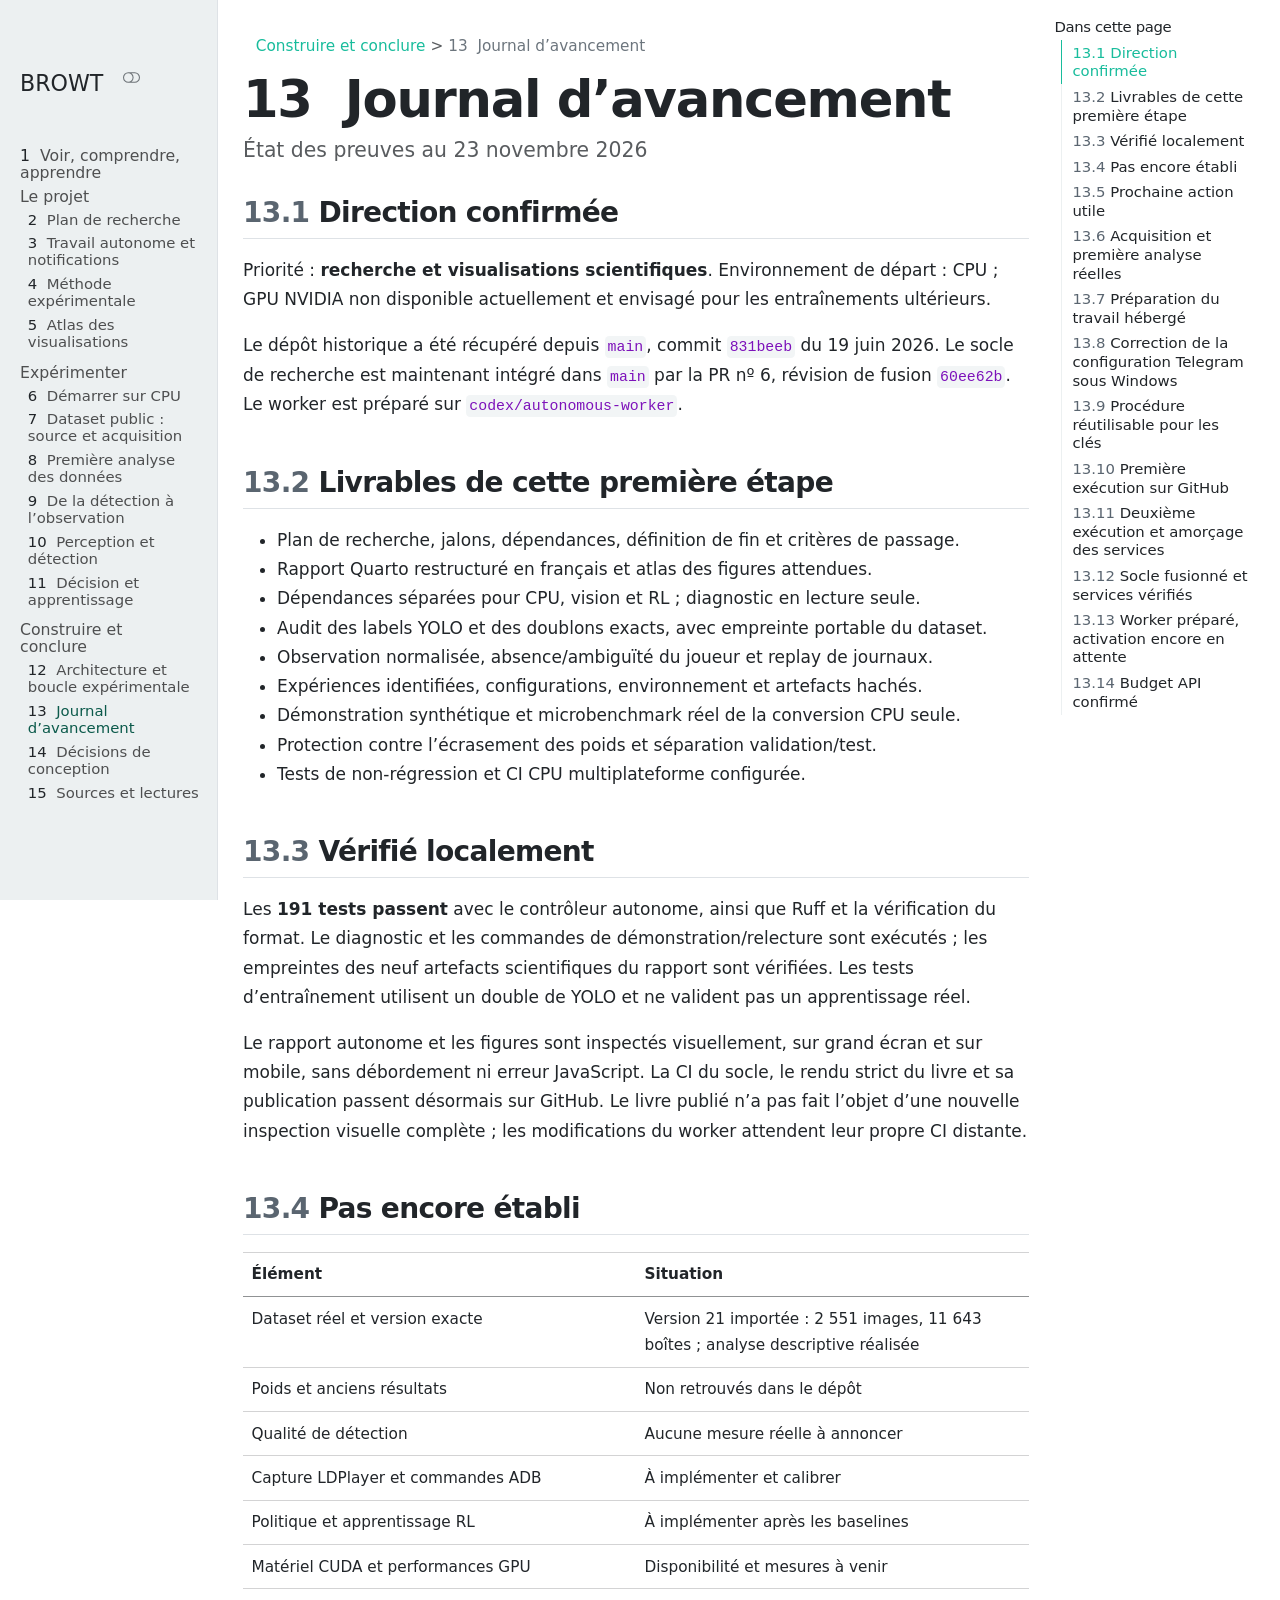
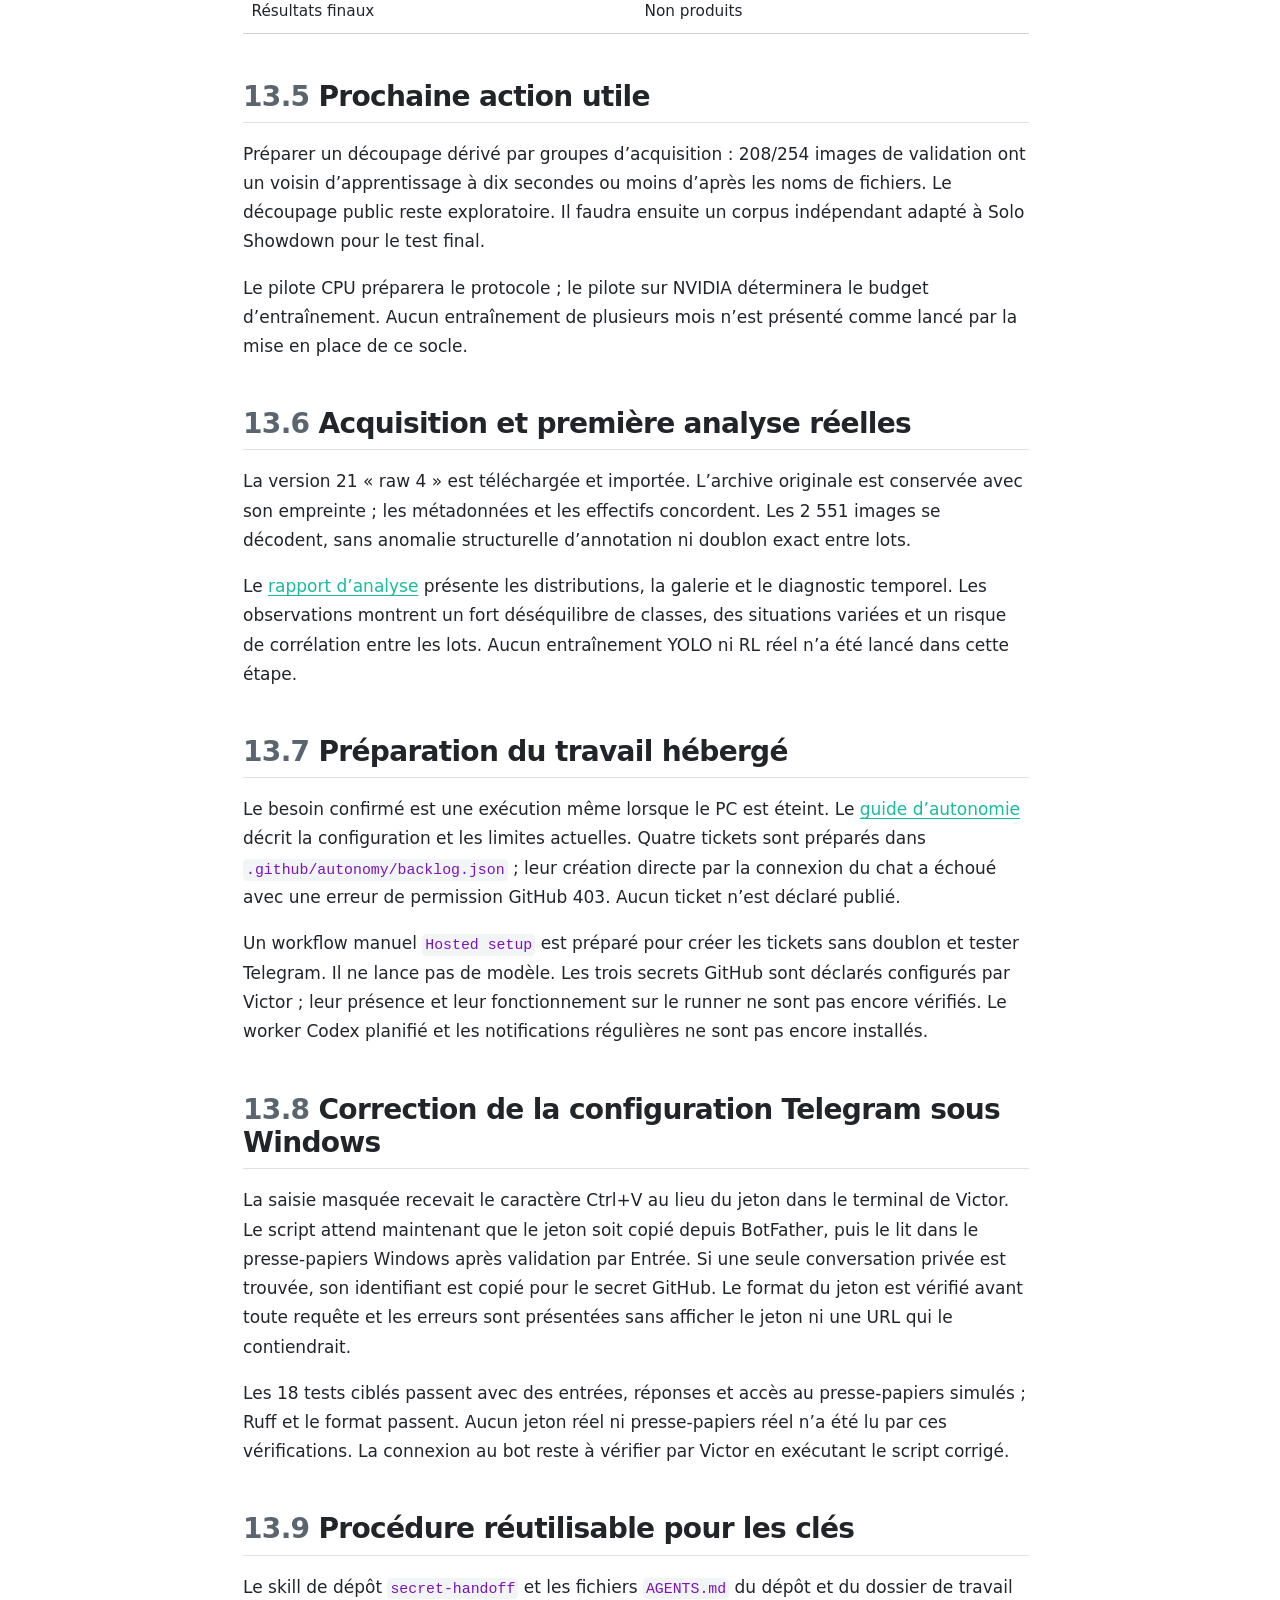
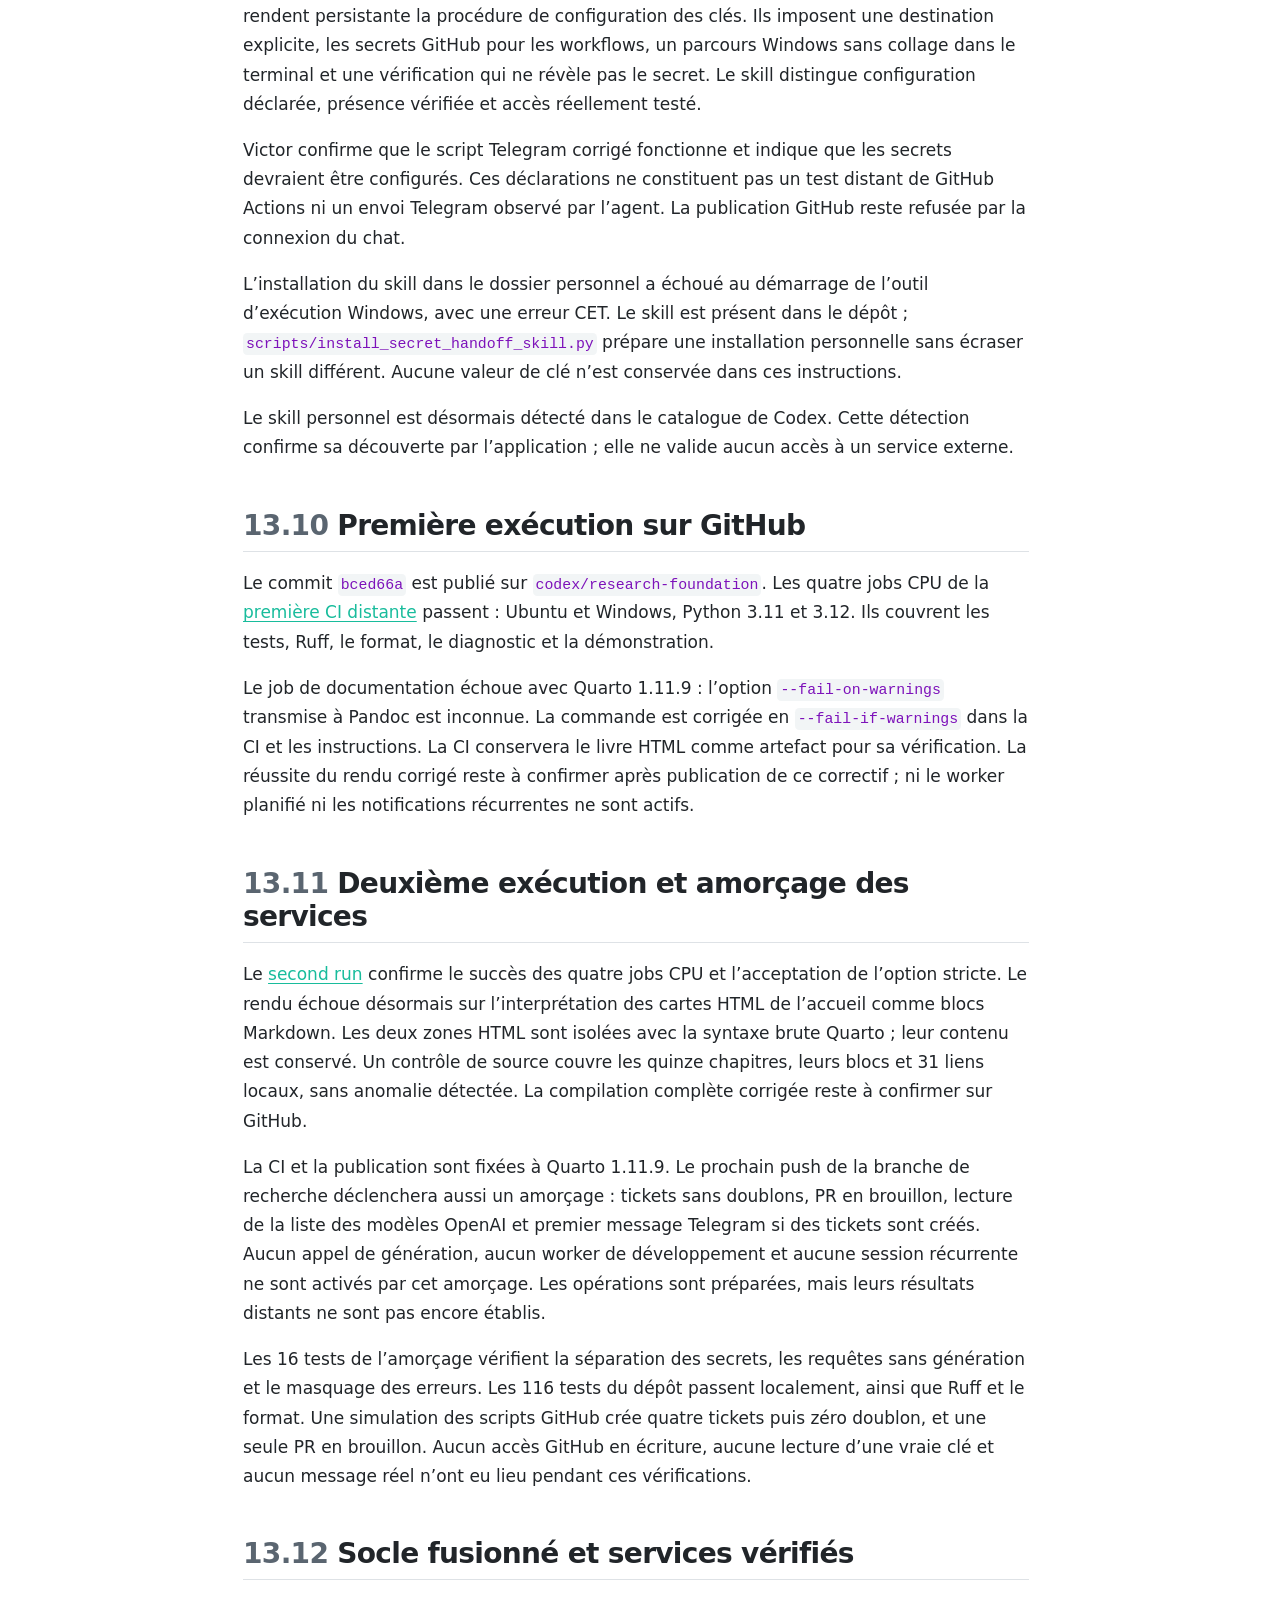
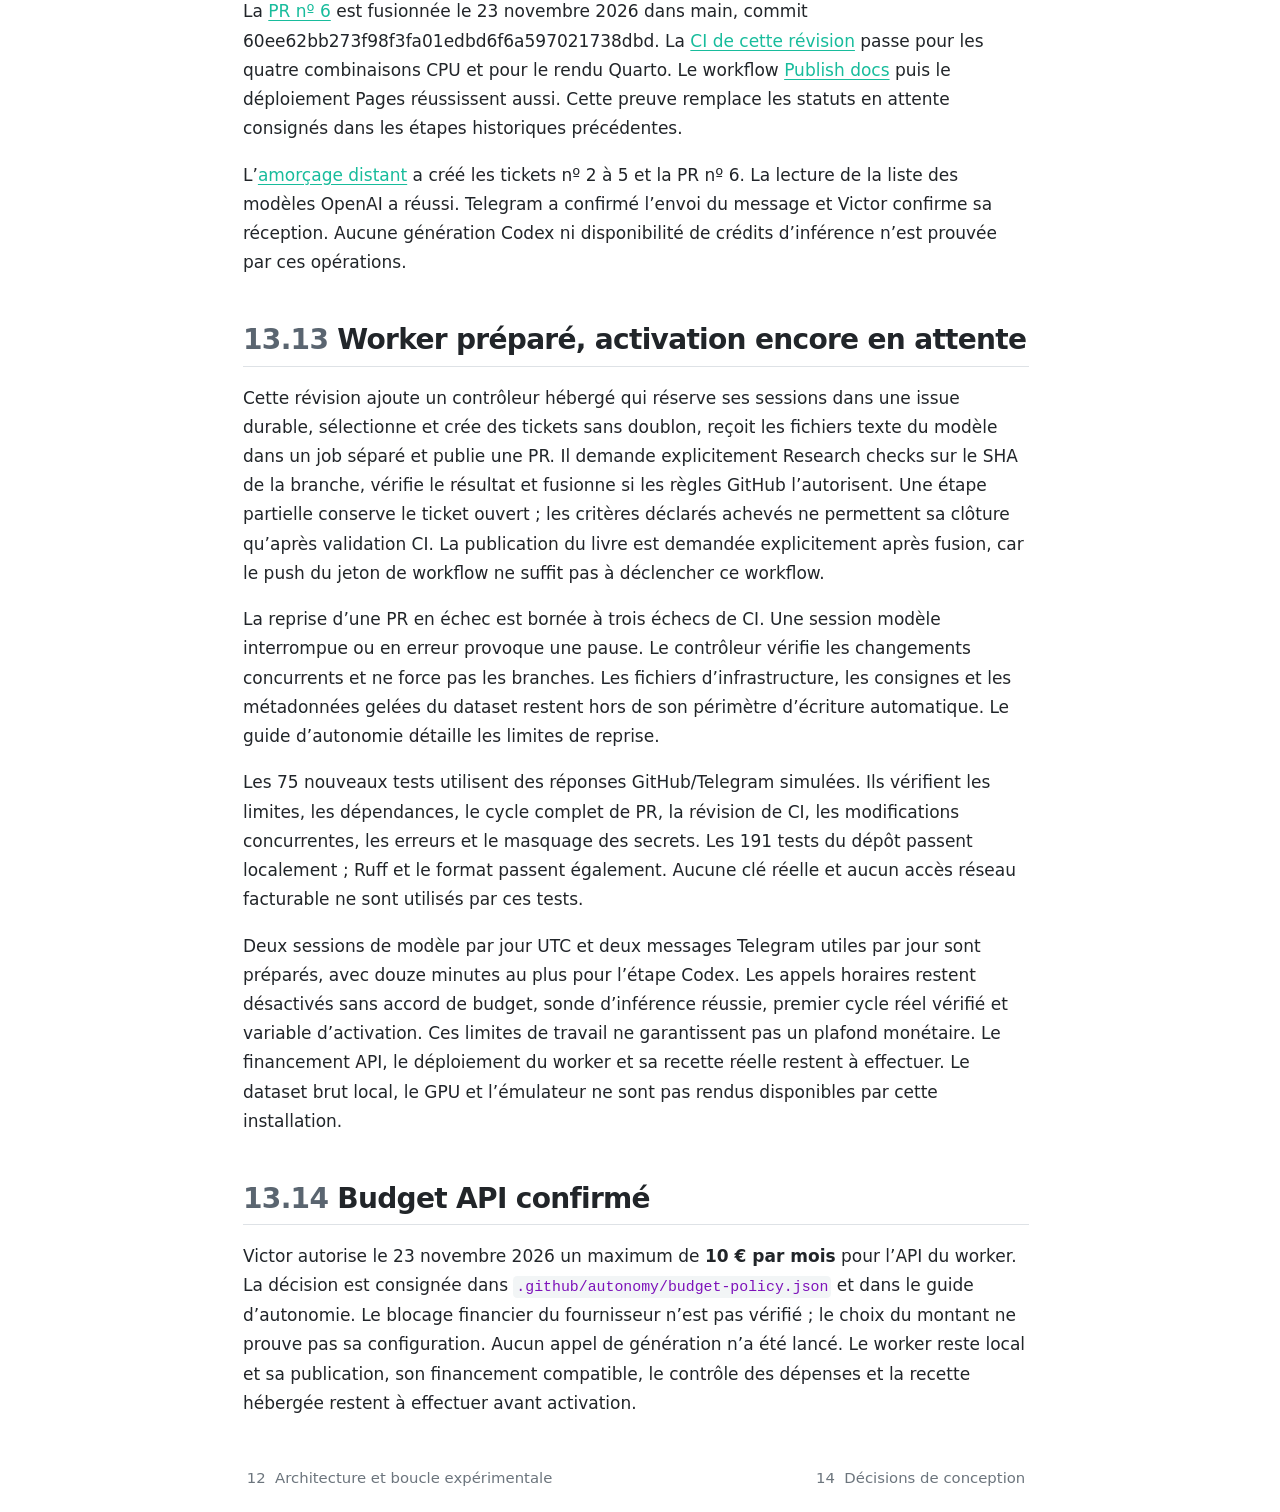
==== commit 028867b5: "Built site for gh-pages" ====
--- a/progress.html
+++ b/progress.html
@@ -433,6 +433,9 @@
   <li><a href="#procédure-réutilisable-pour-les-clés" id="toc-procédure-réutilisable-pour-les-clés" class="nav-link" data-scroll-target="#procédure-réutilisable-pour-les-clés"><span class="header-section-number">13.9</span> Procédure réutilisable pour les clés</a></li>
   <li><a href="#première-exécution-sur-github" id="toc-première-exécution-sur-github" class="nav-link" data-scroll-target="#première-exécution-sur-github"><span class="header-section-number">13.10</span> Première exécution sur GitHub</a></li>
   <li><a href="#deuxième-exécution-et-amorçage-des-services" id="toc-deuxième-exécution-et-amorçage-des-services" class="nav-link" data-scroll-target="#deuxième-exécution-et-amorçage-des-services"><span class="header-section-number">13.11</span> Deuxième exécution et amorçage des services</a></li>
+  <li><a href="#socle-fusionné-et-services-vérifiés" id="toc-socle-fusionné-et-services-vérifiés" class="nav-link" data-scroll-target="#socle-fusionné-et-services-vérifiés"><span class="header-section-number">13.12</span> Socle fusionné et services vérifiés</a></li>
+  <li><a href="#worker-préparé-activation-encore-en-attente" id="toc-worker-préparé-activation-encore-en-attente" class="nav-link" data-scroll-target="#worker-préparé-activation-encore-en-attente"><span class="header-section-number">13.13</span> Worker préparé, activation encore en attente</a></li>
+  <li><a href="#budget-api-confirmé" id="toc-budget-api-confirmé" class="nav-link" data-scroll-target="#budget-api-confirmé"><span class="header-section-number">13.14</span> Budget API confirmé</a></li>
   </ul>
 </nav>
     </div>
@@ -463,7 +466,7 @@
 <section id="direction-confirmée" class="level2" data-number="13.1">
 <h2 data-number="13.1" class="anchored" data-anchor-id="direction-confirmée"><span class="header-section-number">13.1</span> Direction confirmée</h2>
 <p>Priorité : <strong>recherche et visualisations scientifiques</strong>. Environnement de départ : CPU ; GPU NVIDIA non disponible actuellement et envisagé pour les entraînements ultérieurs.</p>
-<p>Le dépôt historique a été récupéré depuis <code>main</code>, commit <code>831beeb</code> du 19 juin 2026. Le travail local est sur <code>codex/research-foundation</code>. L’historique local reste limité au dernier commit récupéré.</p>
+<p>Le dépôt historique a été récupéré depuis <code>main</code>, commit <code>831beeb</code> du 19 juin 2026. Le socle de recherche est maintenant intégré dans <code>main</code> par la PR nº 6, révision de fusion <code>60ee62b</code>. Le worker est préparé sur <code>codex/autonomous-worker</code>.</p>
 </section>
 <section id="livrables-de-cette-première-étape" class="level2" data-number="13.2">
 <h2 data-number="13.2" class="anchored" data-anchor-id="livrables-de-cette-première-étape"><span class="header-section-number">13.2</span> Livrables de cette première étape</h2>
@@ -481,8 +484,8 @@
 </section>
 <section id="vérifié-localement" class="level2" data-number="13.3">
 <h2 data-number="13.3" class="anchored" data-anchor-id="vérifié-localement"><span class="header-section-number">13.3</span> Vérifié localement</h2>
-<p>Les <strong>116 tests passent</strong> lors de la préparation du nouvel amorçage, ainsi que Ruff et la vérification du format. Le diagnostic et les commandes de démonstration/relecture sont exécutés ; les empreintes des neuf artefacts scientifiques du rapport sont vérifiées. Les tests d’entraînement utilisent un double de YOLO et ne valident pas un apprentissage réel.</p>
-<p>Le rapport autonome et les figures sont inspectés visuellement, sur grand écran et sur mobile, sans débordement ni erreur JavaScript. Le livre Quarto et les workflows GitHub doivent être vérifiés dans leur environnement d’exécution ; aucune CI distante n’est déclarée passée avant lancement.</p>
+<p>Les <strong>191 tests passent</strong> avec le contrôleur autonome, ainsi que Ruff et la vérification du format. Le diagnostic et les commandes de démonstration/relecture sont exécutés ; les empreintes des neuf artefacts scientifiques du rapport sont vérifiées. Les tests d’entraînement utilisent un double de YOLO et ne valident pas un apprentissage réel.</p>
+<p>Le rapport autonome et les figures sont inspectés visuellement, sur grand écran et sur mobile, sans débordement ni erreur JavaScript. La CI du socle, le rendu strict du livre et sa publication passent désormais sur GitHub. Le livre publié n’a pas fait l’objet d’une nouvelle inspection visuelle complète ; les modifications du worker attendent leur propre CI distante.</p>
 </section>
 <section id="pas-encore-établi" class="level2" data-number="13.4">
 <h2 data-number="13.4" class="anchored" data-anchor-id="pas-encore-établi"><span class="header-section-number">13.4</span> Pas encore établi</h2>
@@ -566,6 +569,22 @@
 <p>Le <a href="https://github.com/Victor11W/BROWT/actions/runs/45224675887">second run</a> confirme le succès des quatre jobs CPU et l’acceptation de l’option stricte. Le rendu échoue désormais sur l’interprétation des cartes HTML de l’accueil comme blocs Markdown. Les deux zones HTML sont isolées avec la syntaxe brute Quarto ; leur contenu est conservé. Un contrôle de source couvre les quinze chapitres, leurs blocs et 31 liens locaux, sans anomalie détectée. La compilation complète corrigée reste à confirmer sur GitHub.</p>
 <p>La CI et la publication sont fixées à Quarto 1.11.9. Le prochain push de la branche de recherche déclenchera aussi un amorçage : tickets sans doublons, PR en brouillon, lecture de la liste des modèles OpenAI et premier message Telegram si des tickets sont créés. Aucun appel de génération, aucun worker de développement et aucune session récurrente ne sont activés par cet amorçage. Les opérations sont préparées, mais leurs résultats distants ne sont pas encore établis.</p>
 <p>Les 16 tests de l’amorçage vérifient la séparation des secrets, les requêtes sans génération et le masquage des erreurs. Les 116 tests du dépôt passent localement, ainsi que Ruff et le format. Une simulation des scripts GitHub crée quatre tickets puis zéro doublon, et une seule PR en brouillon. Aucun accès GitHub en écriture, aucune lecture d’une vraie clé et aucun message réel n’ont eu lieu pendant ces vérifications.</p>
+</section>
+<section id="socle-fusionné-et-services-vérifiés" class="level2" data-number="13.12">
+<h2 data-number="13.12" class="anchored" data-anchor-id="socle-fusionné-et-services-vérifiés"><span class="header-section-number">13.12</span> Socle fusionné et services vérifiés</h2>
+<p>La <a href="https://github.com/Victor11W/BROWT/pull/6">PR nº 6</a> est fusionnée le 23 novembre 2026 dans main, commit 60ee62bb273f98f3fa01edbd6f6a597021738dbd. La <a href="https://github.com/Victor11W/BROWT/actions/runs/45234044946">CI de cette révision</a> passe pour les quatre combinaisons CPU et pour le rendu Quarto. Le workflow <a href="https://github.com/Victor11W/BROWT/actions/runs/45234045002">Publish docs</a> puis le déploiement Pages réussissent aussi. Cette preuve remplace les statuts en attente consignés dans les étapes historiques précédentes.</p>
+<p>L’<a href="https://github.com/Victor11W/BROWT/actions/runs/45229580202">amorçage distant</a> a créé les tickets nº 2 à 5 et la PR nº 6. La lecture de la liste des modèles OpenAI a réussi. Telegram a confirmé l’envoi du message et Victor confirme sa réception. Aucune génération Codex ni disponibilité de crédits d’inférence n’est prouvée par ces opérations.</p>
+</section>
+<section id="worker-préparé-activation-encore-en-attente" class="level2" data-number="13.13">
+<h2 data-number="13.13" class="anchored" data-anchor-id="worker-préparé-activation-encore-en-attente"><span class="header-section-number">13.13</span> Worker préparé, activation encore en attente</h2>
+<p>Cette révision ajoute un contrôleur hébergé qui réserve ses sessions dans une issue durable, sélectionne et crée des tickets sans doublon, reçoit les fichiers texte du modèle dans un job séparé et publie une PR. Il demande explicitement Research checks sur le SHA de la branche, vérifie le résultat et fusionne si les règles GitHub l’autorisent. Une étape partielle conserve le ticket ouvert ; les critères déclarés achevés ne permettent sa clôture qu’après validation CI. La publication du livre est demandée explicitement après fusion, car le push du jeton de workflow ne suffit pas à déclencher ce workflow.</p>
+<p>La reprise d’une PR en échec est bornée à trois échecs de CI. Une session modèle interrompue ou en erreur provoque une pause. Le contrôleur vérifie les changements concurrents et ne force pas les branches. Les fichiers d’infrastructure, les consignes et les métadonnées gelées du dataset restent hors de son périmètre d’écriture automatique. Le guide d’autonomie détaille les limites de reprise.</p>
+<p>Les 75 nouveaux tests utilisent des réponses GitHub/Telegram simulées. Ils vérifient les limites, les dépendances, le cycle complet de PR, la révision de CI, les modifications concurrentes, les erreurs et le masquage des secrets. Les 191 tests du dépôt passent localement ; Ruff et le format passent également. Aucune clé réelle et aucun accès réseau facturable ne sont utilisés par ces tests.</p>
+<p>Deux sessions de modèle par jour UTC et deux messages Telegram utiles par jour sont préparés, avec douze minutes au plus pour l’étape Codex. Les appels horaires restent désactivés sans accord de budget, sonde d’inférence réussie, premier cycle réel vérifié et variable d’activation. Ces limites de travail ne garantissent pas un plafond monétaire. Le financement API, le déploiement du worker et sa recette réelle restent à effectuer. Le dataset brut local, le GPU et l’émulateur ne sont pas rendus disponibles par cette installation.</p>
+</section>
+<section id="budget-api-confirmé" class="level2" data-number="13.14">
+<h2 data-number="13.14" class="anchored" data-anchor-id="budget-api-confirmé"><span class="header-section-number">13.14</span> Budget API confirmé</h2>
+<p>Victor autorise le 23 novembre 2026 un maximum de <strong>10 € par mois</strong> pour l’API du worker. La décision est consignée dans <code>.github/autonomy/budget-policy.json</code> et dans le guide d’autonomie. Le blocage financier du fournisseur n’est pas vérifié ; le choix du montant ne prouve pas sa configuration. Aucun appel de génération n’a été lancé. Le worker reste local et sa publication, son financement compatible, le contrôle des dépenses et la recette hébergée restent à effectuer avant activation.</p>
 
 
 </section>
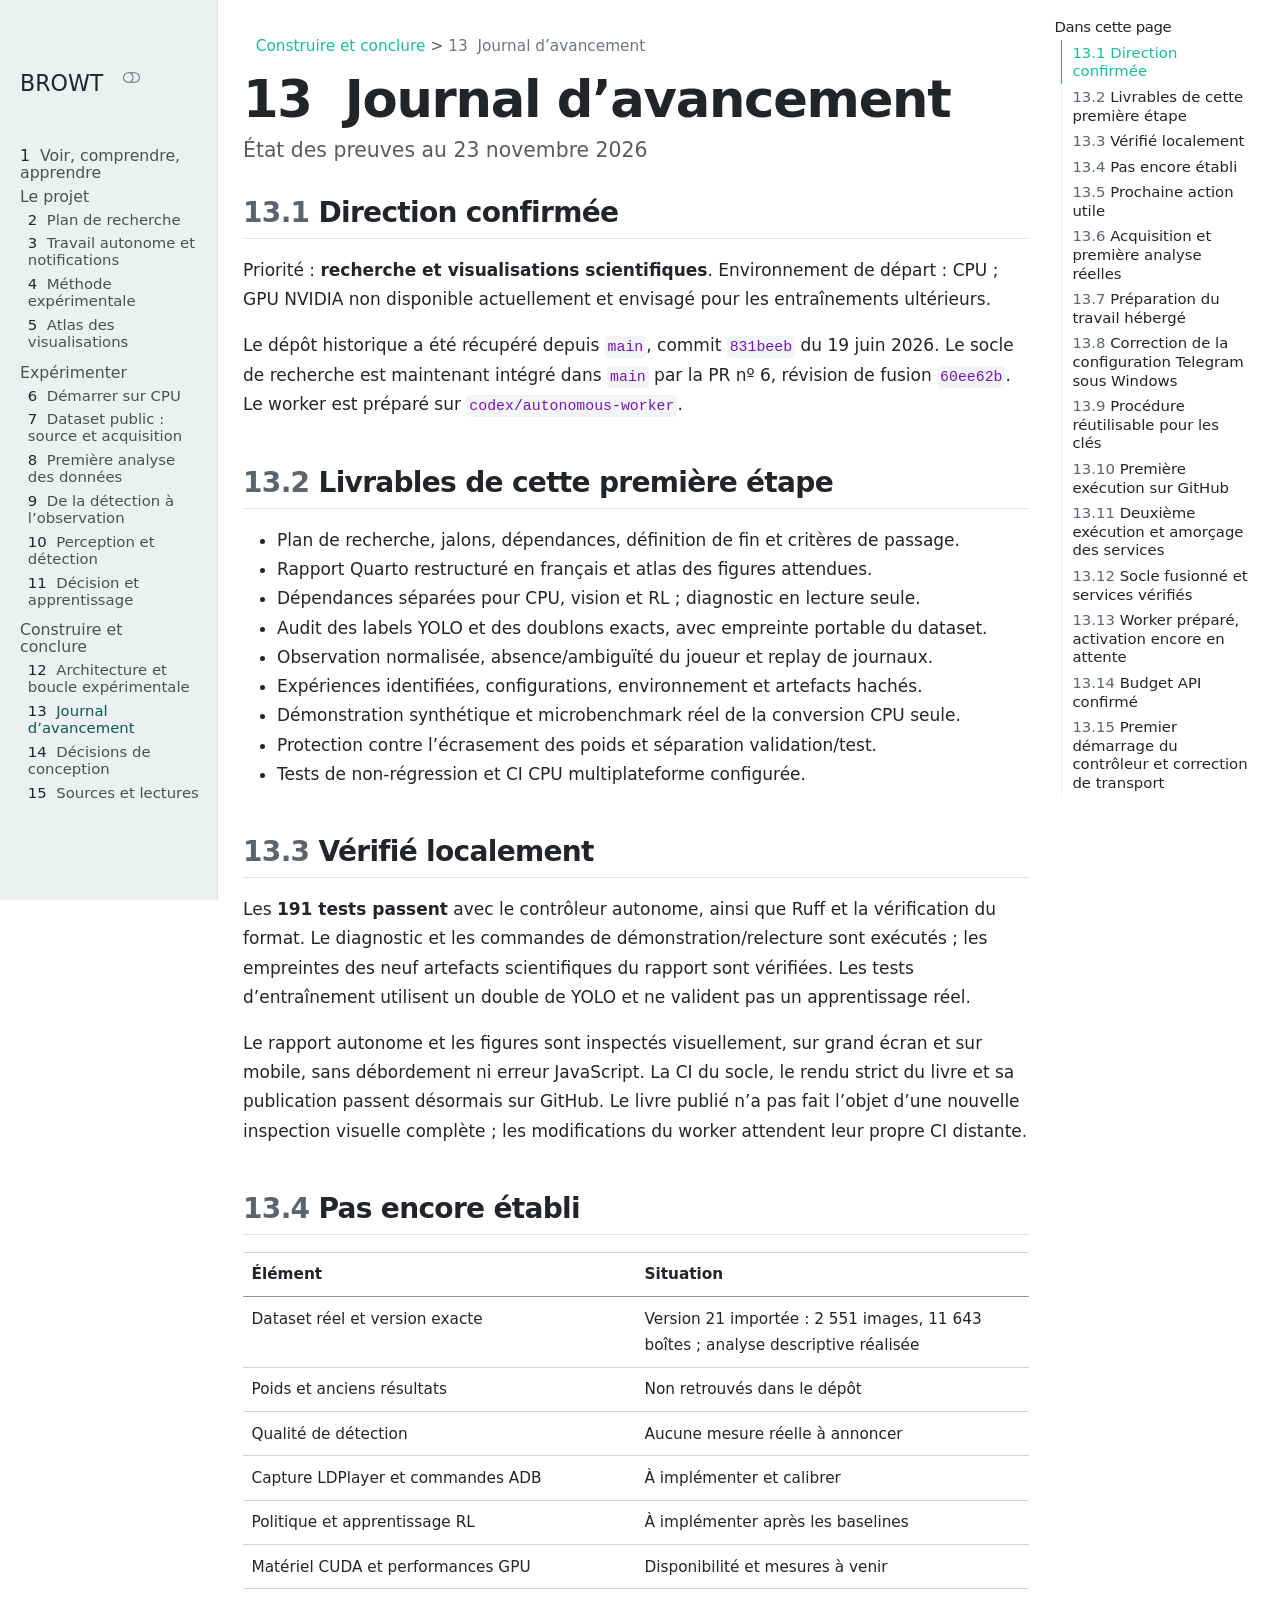
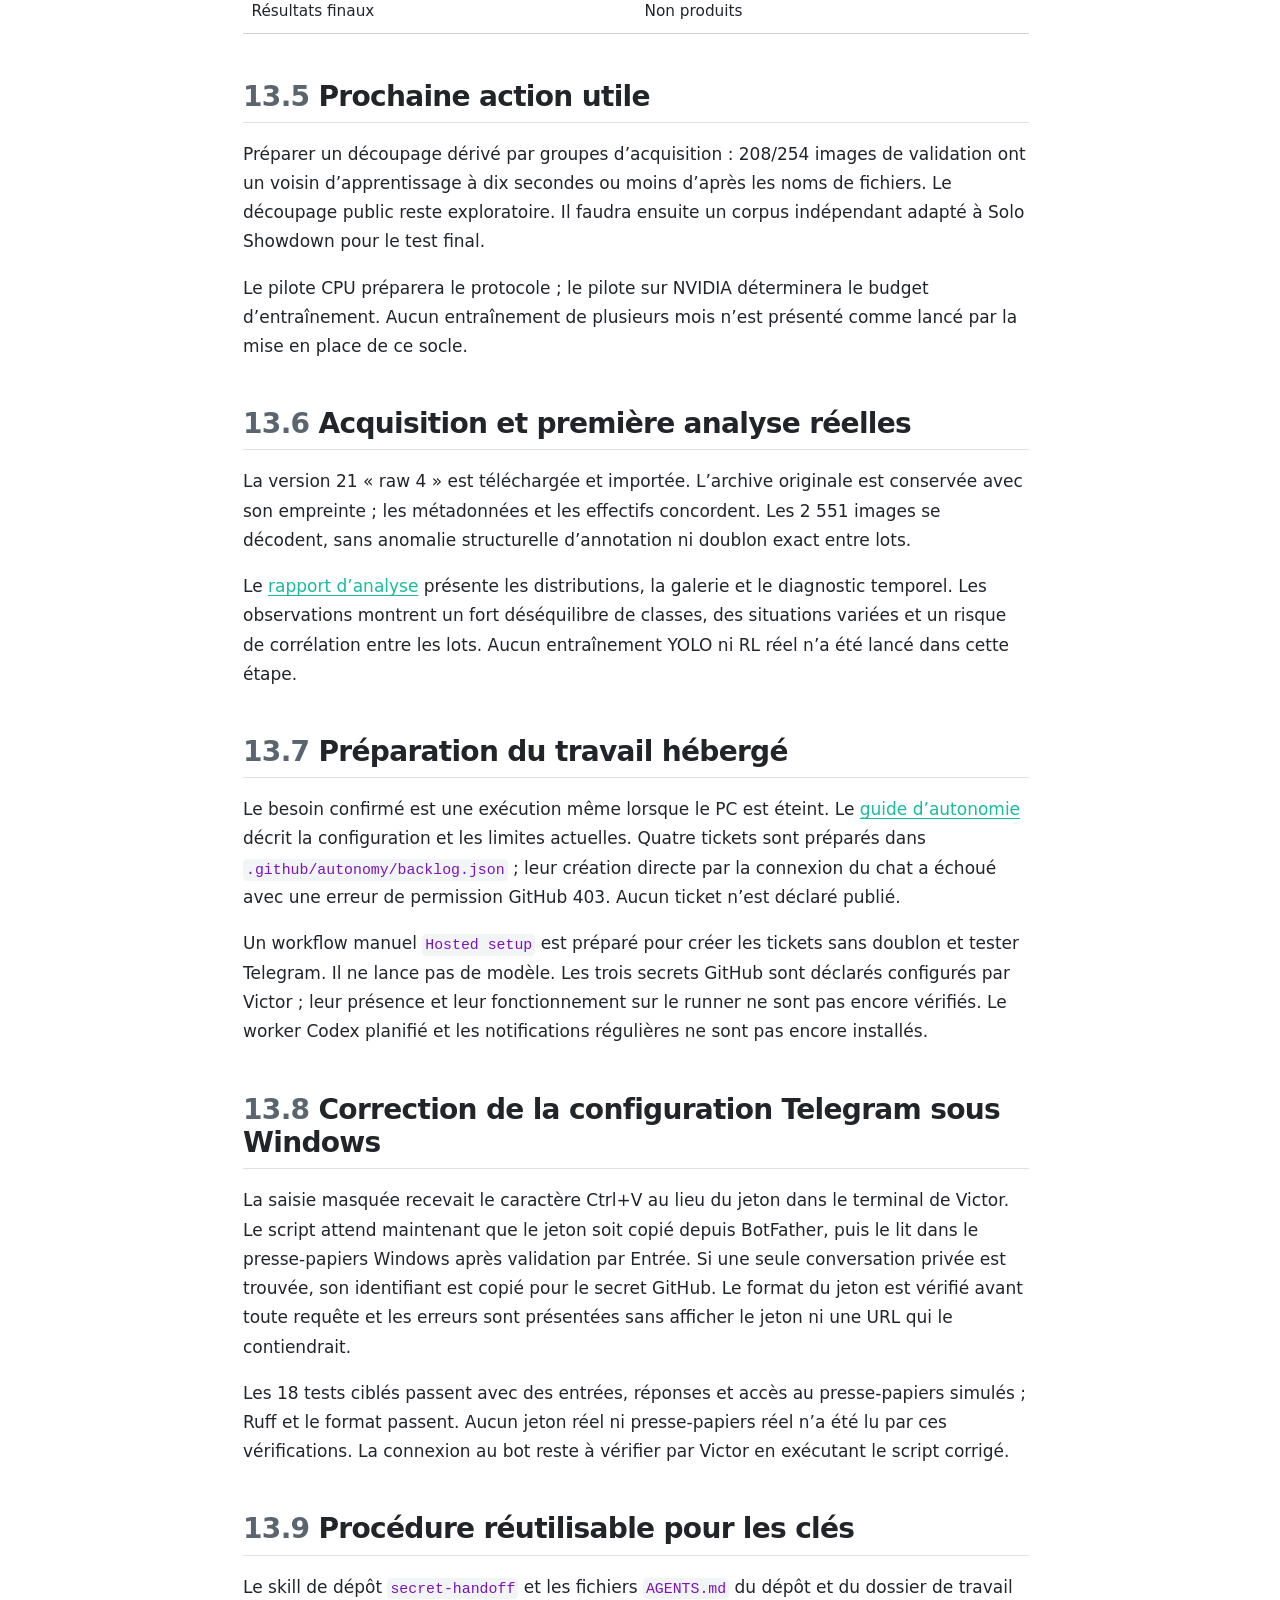
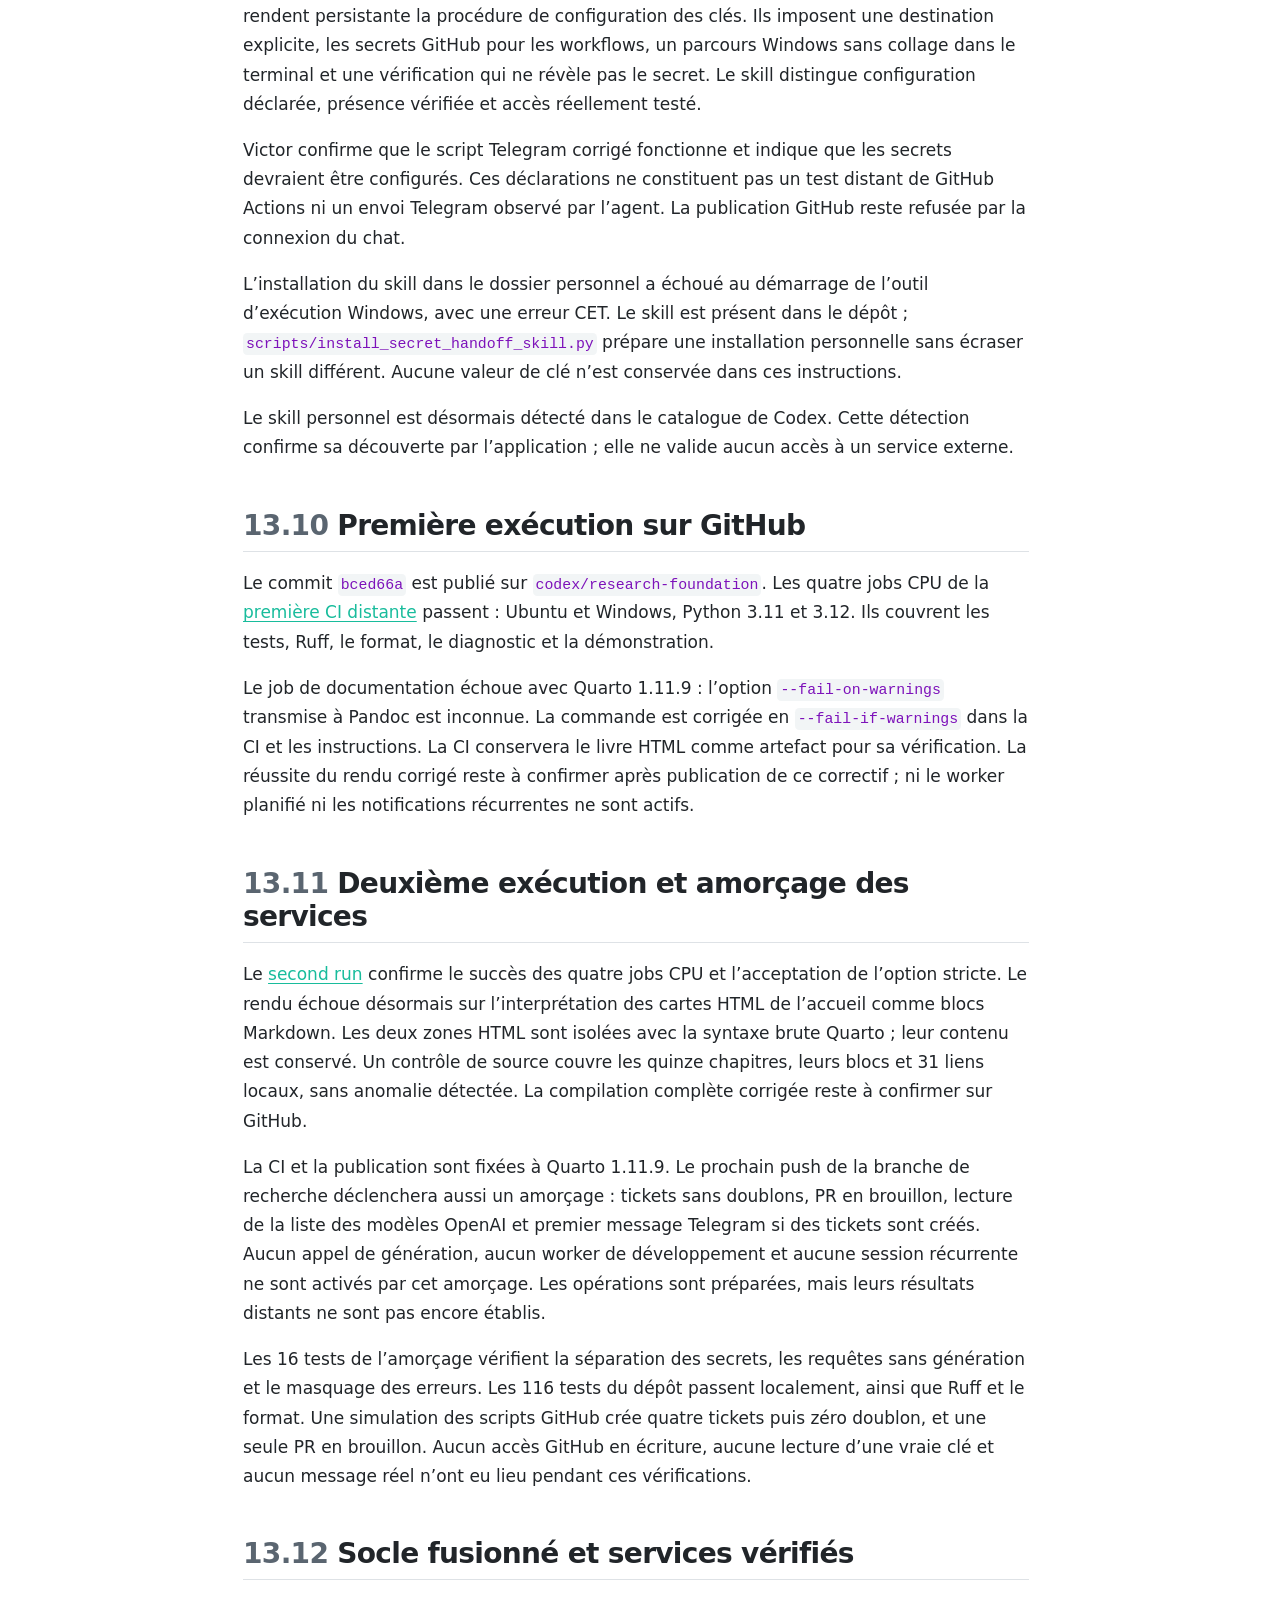
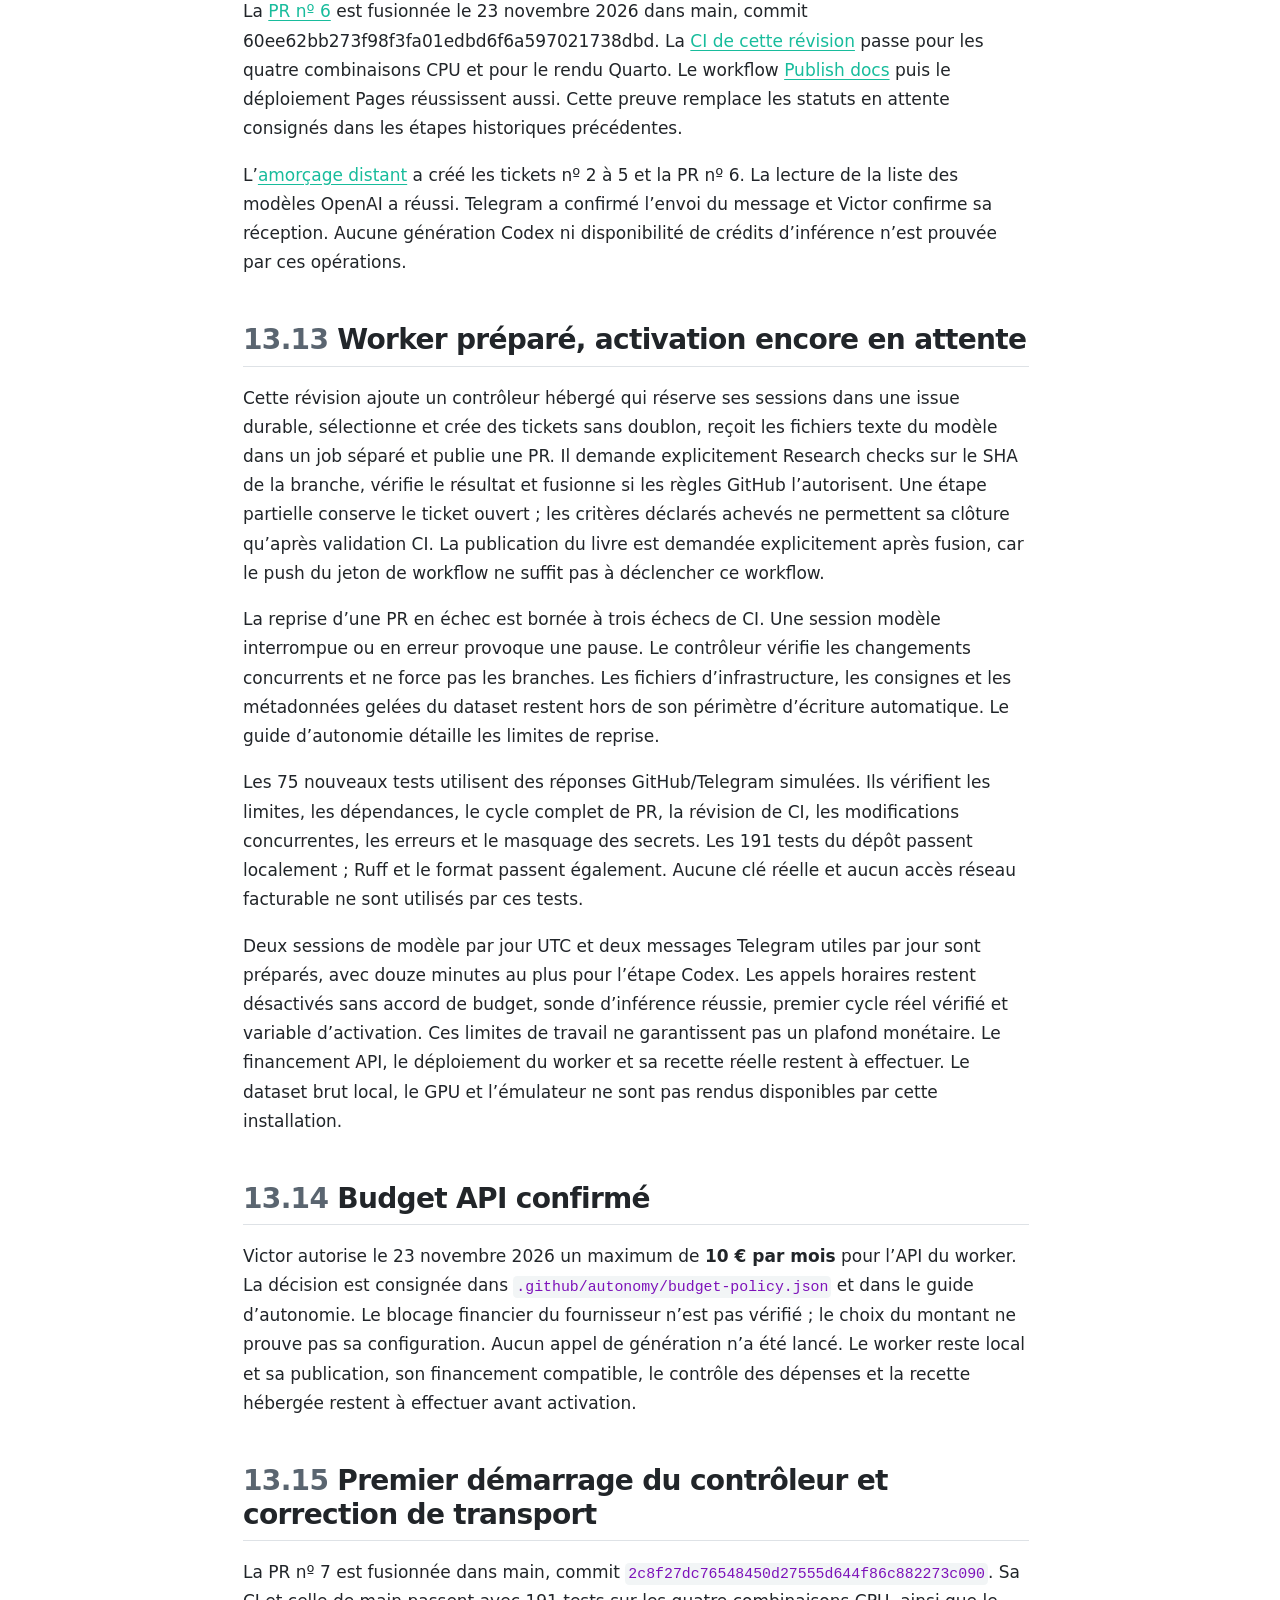
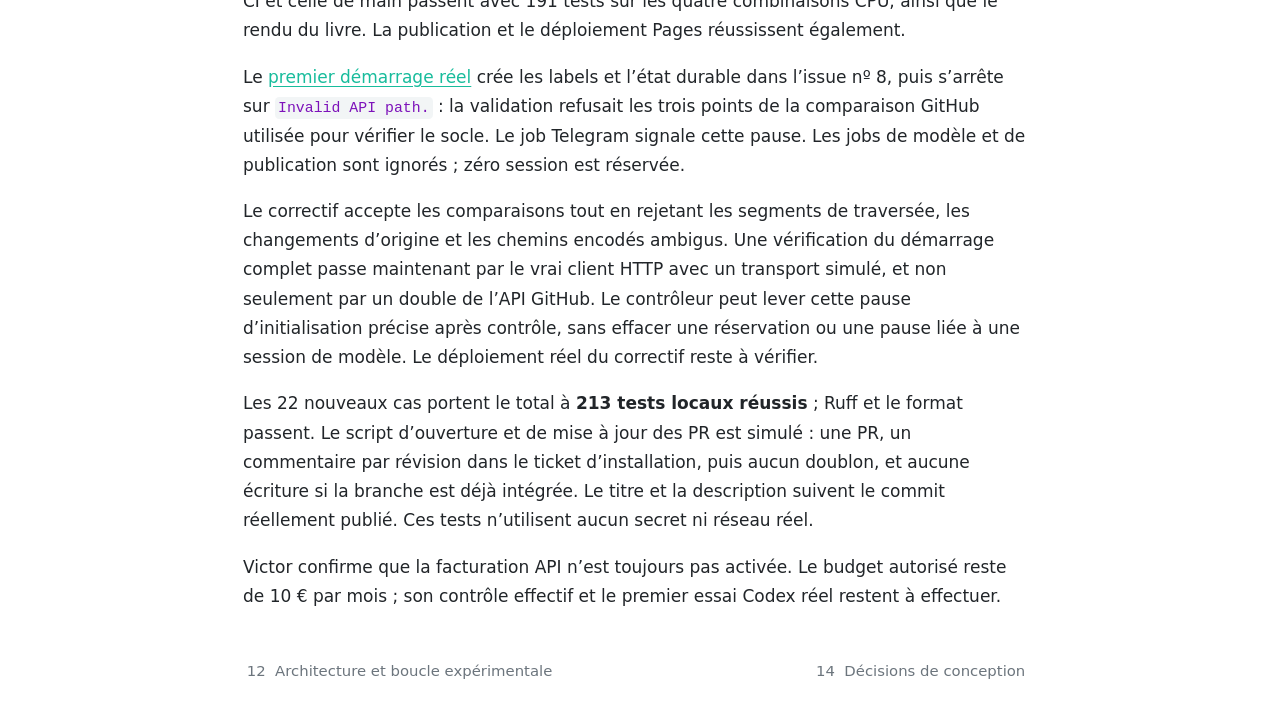
==== commit 358d7ffa: "Built site for gh-pages" ====
--- a/progress.html
+++ b/progress.html
@@ -436,6 +436,7 @@
   <li><a href="#socle-fusionné-et-services-vérifiés" id="toc-socle-fusionné-et-services-vérifiés" class="nav-link" data-scroll-target="#socle-fusionné-et-services-vérifiés"><span class="header-section-number">13.12</span> Socle fusionné et services vérifiés</a></li>
   <li><a href="#worker-préparé-activation-encore-en-attente" id="toc-worker-préparé-activation-encore-en-attente" class="nav-link" data-scroll-target="#worker-préparé-activation-encore-en-attente"><span class="header-section-number">13.13</span> Worker préparé, activation encore en attente</a></li>
   <li><a href="#budget-api-confirmé" id="toc-budget-api-confirmé" class="nav-link" data-scroll-target="#budget-api-confirmé"><span class="header-section-number">13.14</span> Budget API confirmé</a></li>
+  <li><a href="#premier-démarrage-du-contrôleur-et-correction-de-transport" id="toc-premier-démarrage-du-contrôleur-et-correction-de-transport" class="nav-link" data-scroll-target="#premier-démarrage-du-contrôleur-et-correction-de-transport"><span class="header-section-number">13.15</span> Premier démarrage du contrôleur et correction de transport</a></li>
   </ul>
 </nav>
     </div>
@@ -585,6 +586,14 @@
 <section id="budget-api-confirmé" class="level2" data-number="13.14">
 <h2 data-number="13.14" class="anchored" data-anchor-id="budget-api-confirmé"><span class="header-section-number">13.14</span> Budget API confirmé</h2>
 <p>Victor autorise le 23 novembre 2026 un maximum de <strong>10 € par mois</strong> pour l’API du worker. La décision est consignée dans <code>.github/autonomy/budget-policy.json</code> et dans le guide d’autonomie. Le blocage financier du fournisseur n’est pas vérifié ; le choix du montant ne prouve pas sa configuration. Aucun appel de génération n’a été lancé. Le worker reste local et sa publication, son financement compatible, le contrôle des dépenses et la recette hébergée restent à effectuer avant activation.</p>
+</section>
+<section id="premier-démarrage-du-contrôleur-et-correction-de-transport" class="level2" data-number="13.15">
+<h2 data-number="13.15" class="anchored" data-anchor-id="premier-démarrage-du-contrôleur-et-correction-de-transport"><span class="header-section-number">13.15</span> Premier démarrage du contrôleur et correction de transport</h2>
+<p>La PR nº 7 est fusionnée dans main, commit <code>2c8f27dc76548450d27555d644f86c882273c090</code>. Sa CI et celle de main passent avec 191 tests sur les quatre combinaisons CPU, ainsi que le rendu du livre. La publication et le déploiement Pages réussissent également.</p>
+<p>Le <a href="https://github.com/Victor11W/BROWT/actions/runs/45241309475">premier démarrage réel</a> crée les labels et l’état durable dans l’issue nº 8, puis s’arrête sur <code>Invalid API path.</code> : la validation refusait les trois points de la comparaison GitHub utilisée pour vérifier le socle. Le job Telegram signale cette pause. Les jobs de modèle et de publication sont ignorés ; zéro session est réservée.</p>
+<p>Le correctif accepte les comparaisons tout en rejetant les segments de traversée, les changements d’origine et les chemins encodés ambigus. Une vérification du démarrage complet passe maintenant par le vrai client HTTP avec un transport simulé, et non seulement par un double de l’API GitHub. Le contrôleur peut lever cette pause d’initialisation précise après contrôle, sans effacer une réservation ou une pause liée à une session de modèle. Le déploiement réel du correctif reste à vérifier.</p>
+<p>Les 22 nouveaux cas portent le total à <strong>213 tests locaux réussis</strong> ; Ruff et le format passent. Le script d’ouverture et de mise à jour des PR est simulé : une PR, un commentaire par révision dans le ticket d’installation, puis aucun doublon, et aucune écriture si la branche est déjà intégrée. Le titre et la description suivent le commit réellement publié. Ces tests n’utilisent aucun secret ni réseau réel.</p>
+<p>Victor confirme que la facturation API n’est toujours pas activée. Le budget autorisé reste de 10 € par mois ; son contrôle effectif et le premier essai Codex réel restent à effectuer.</p>
 
 
 </section>
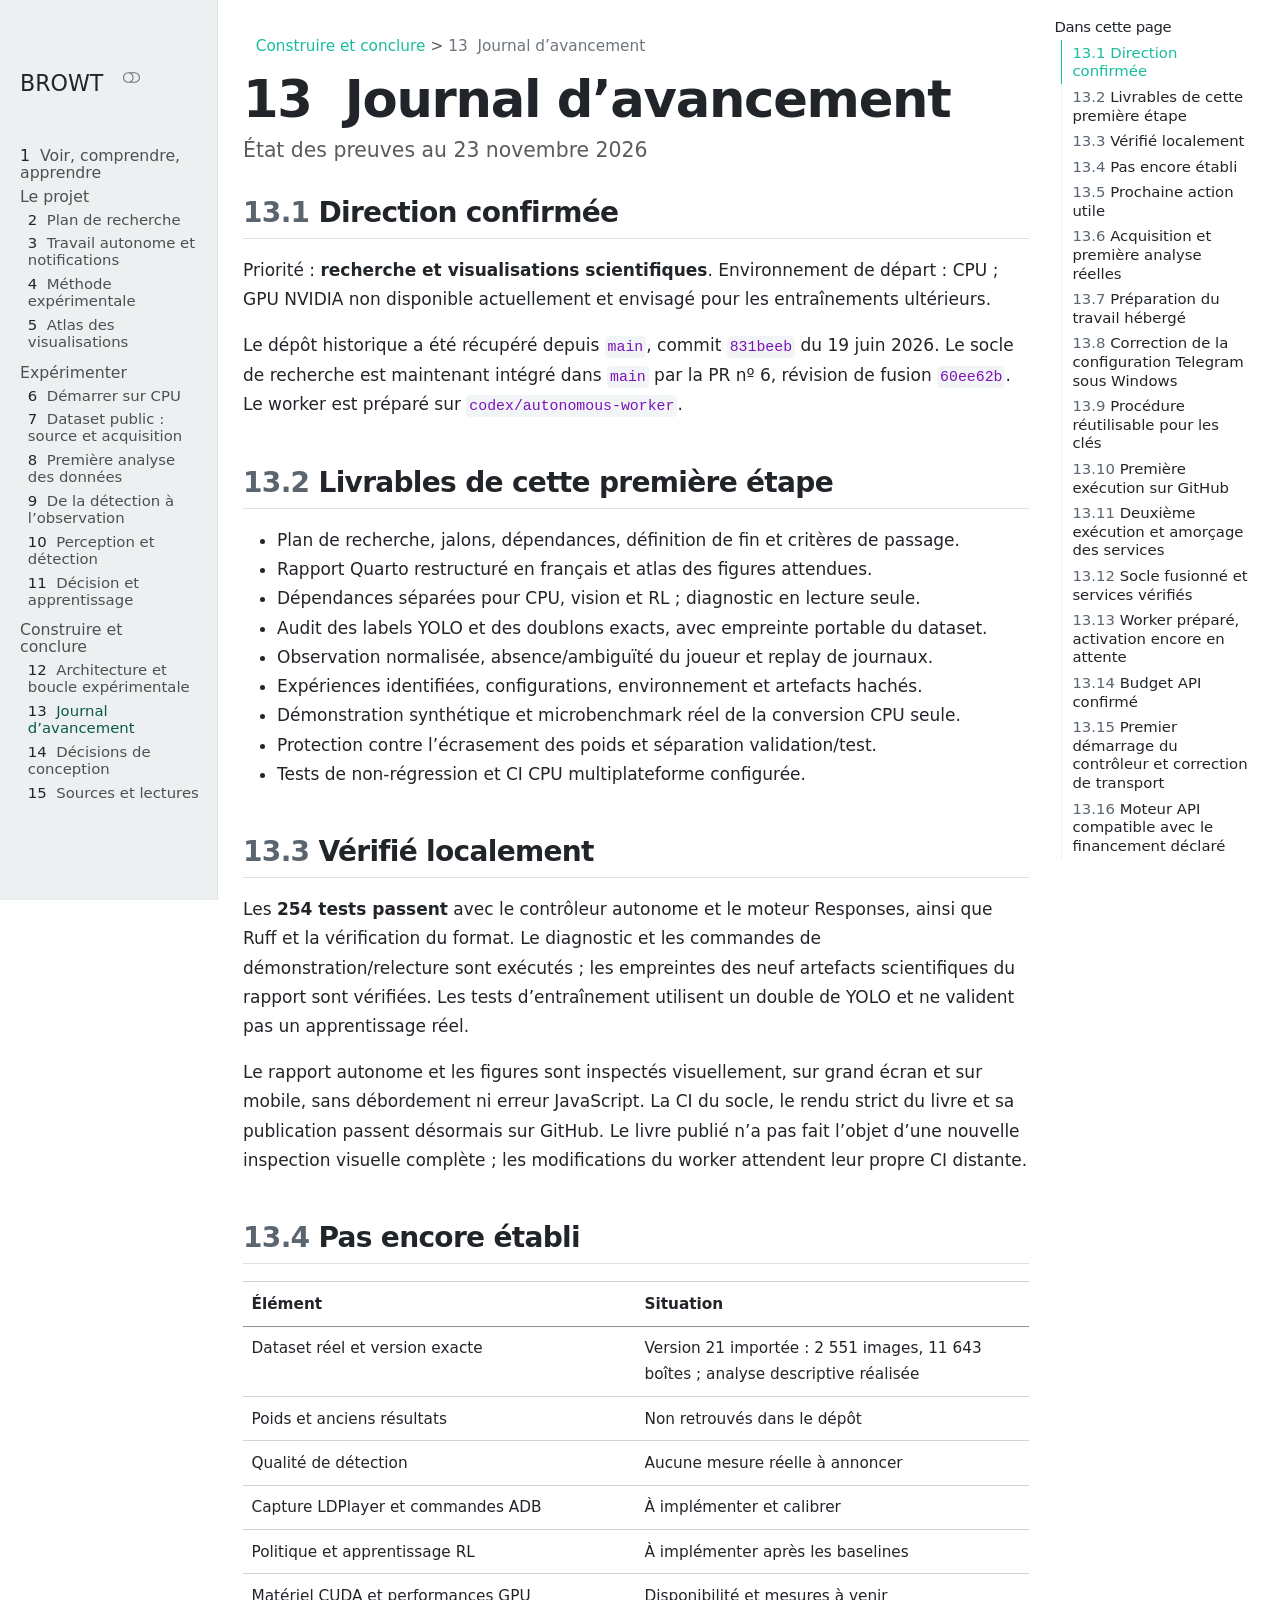
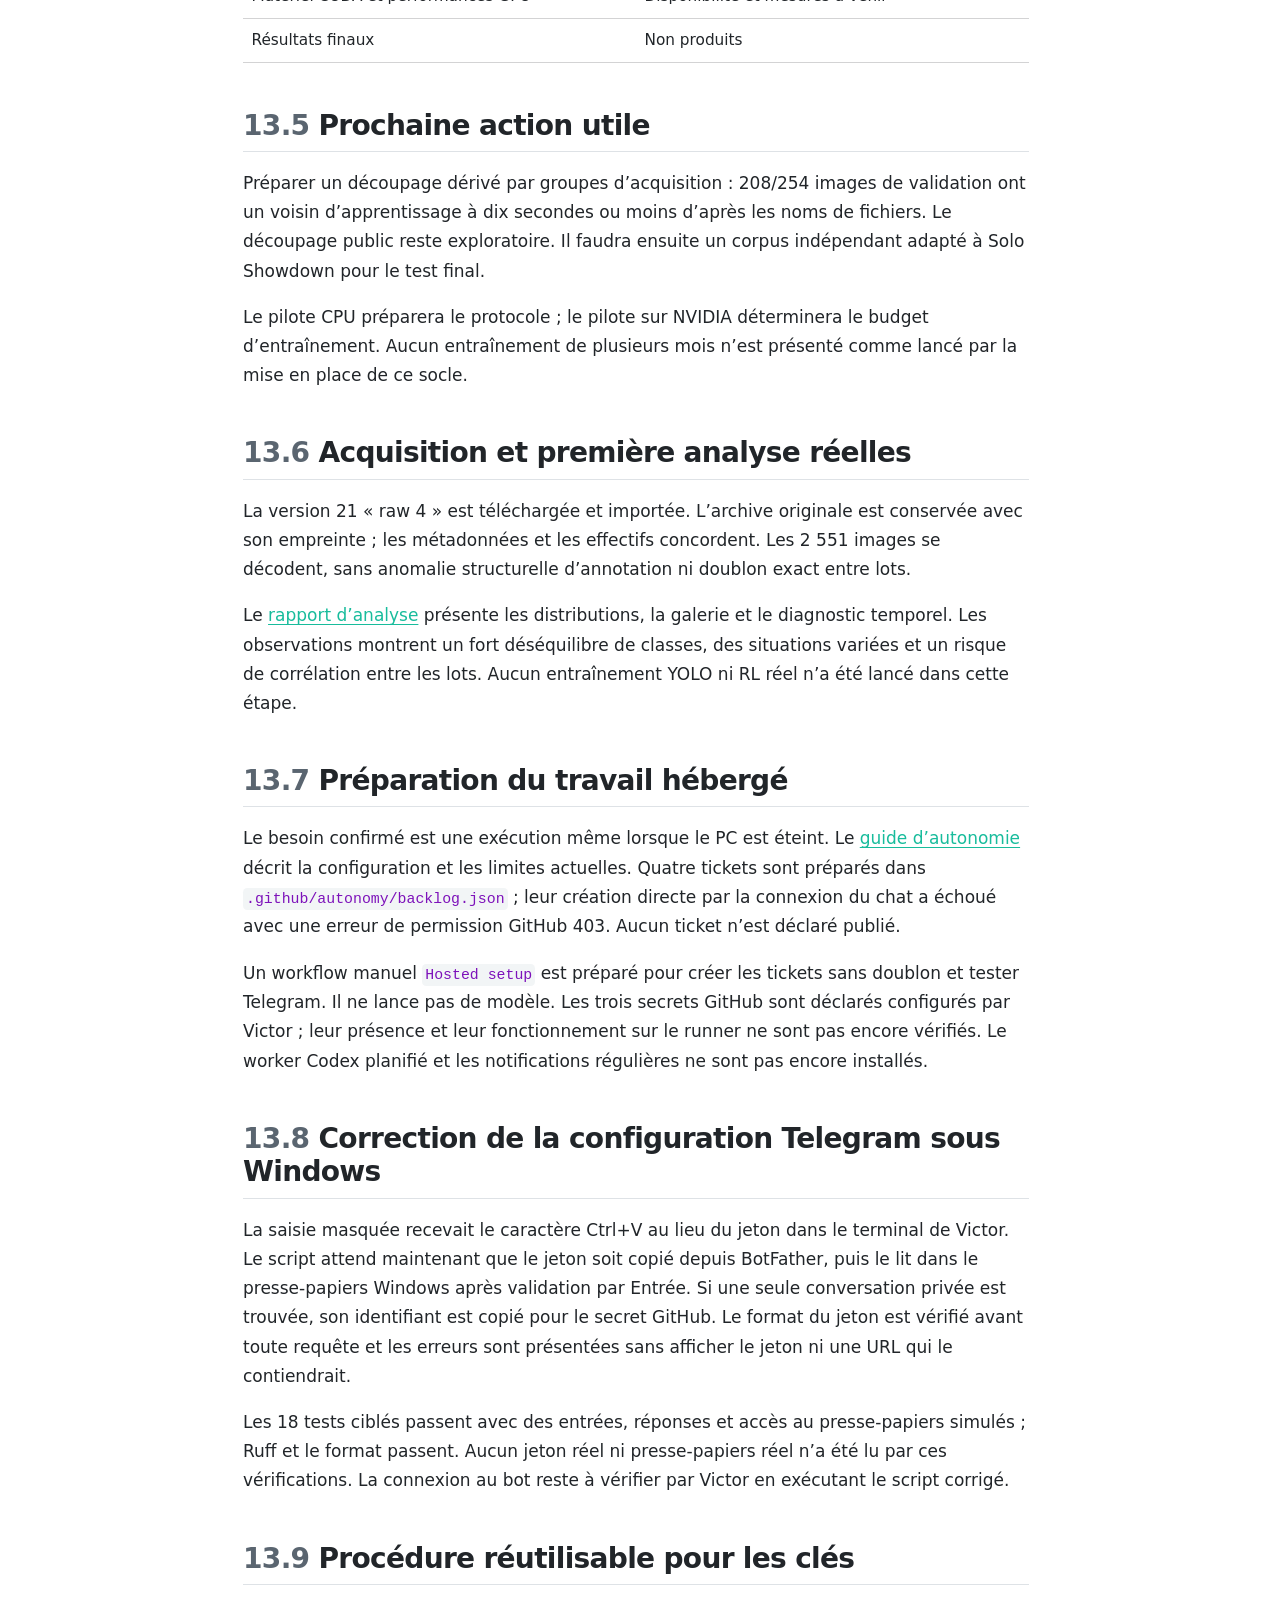
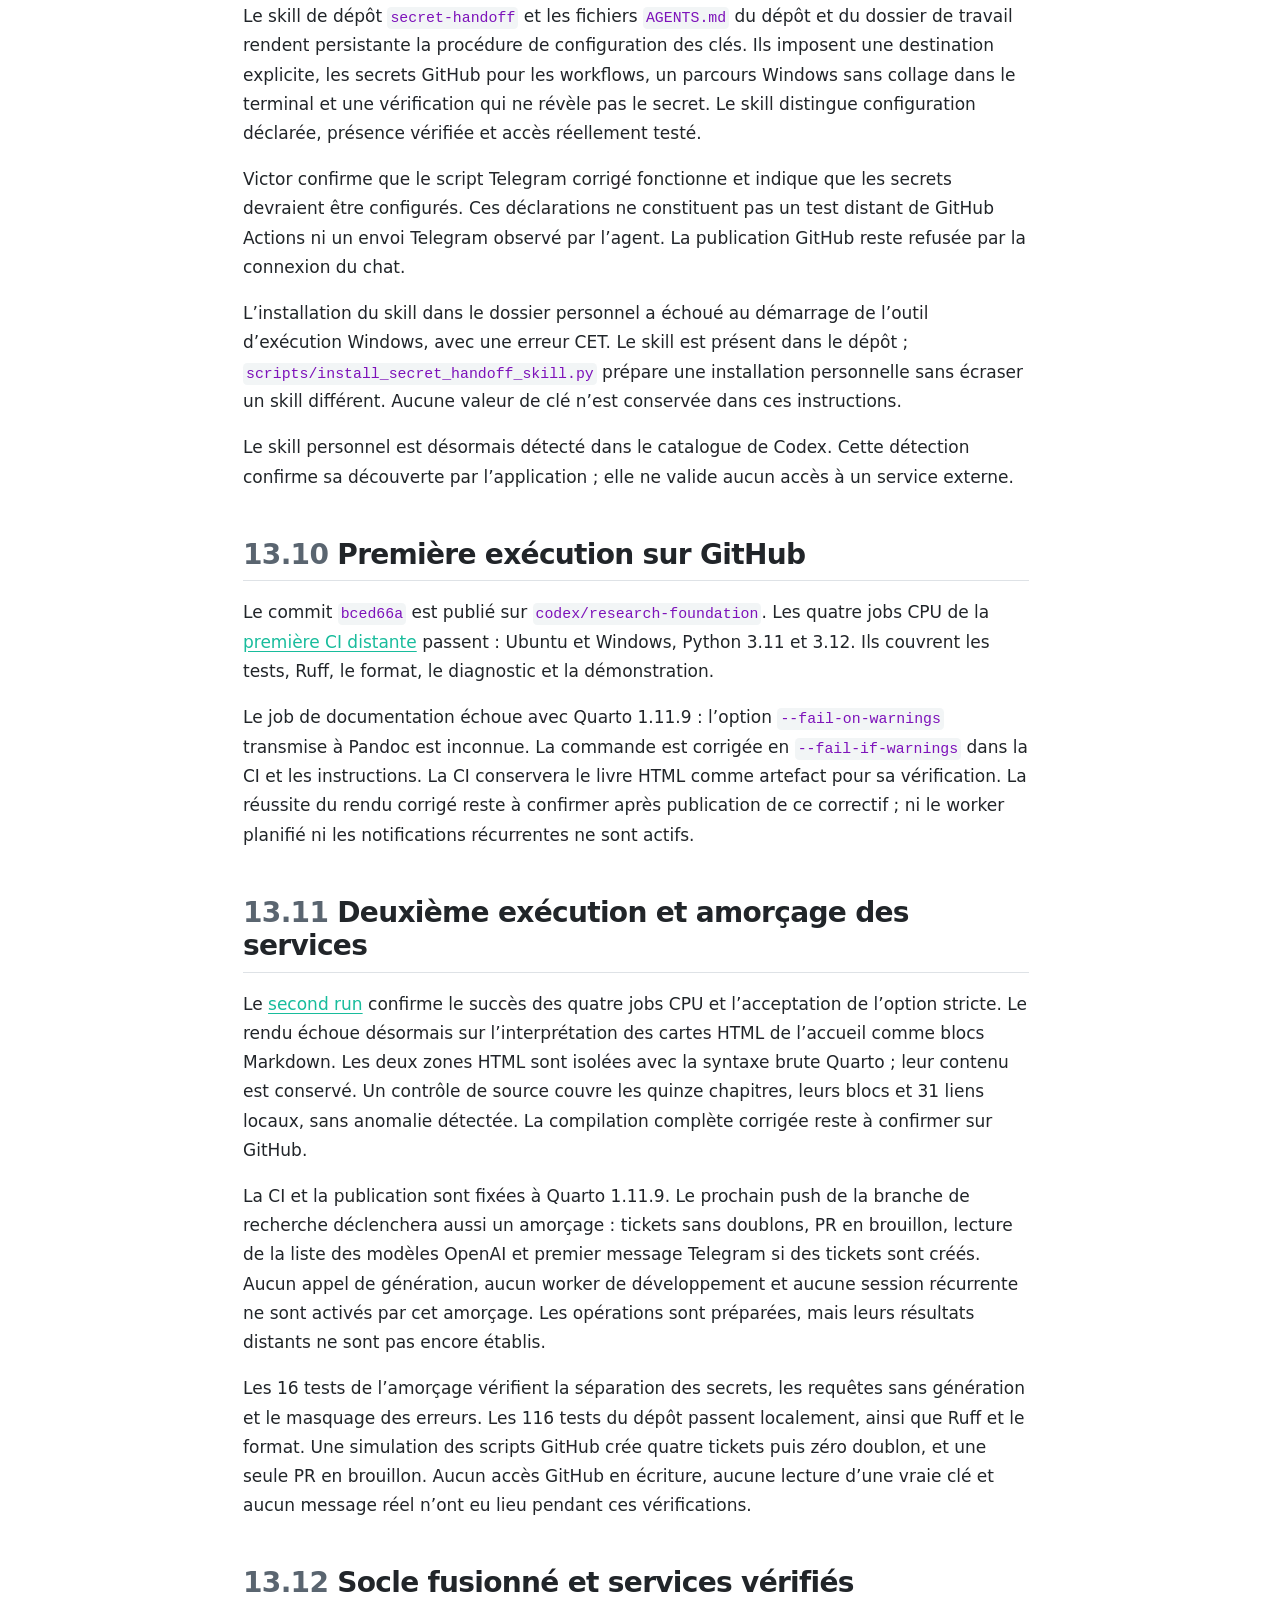
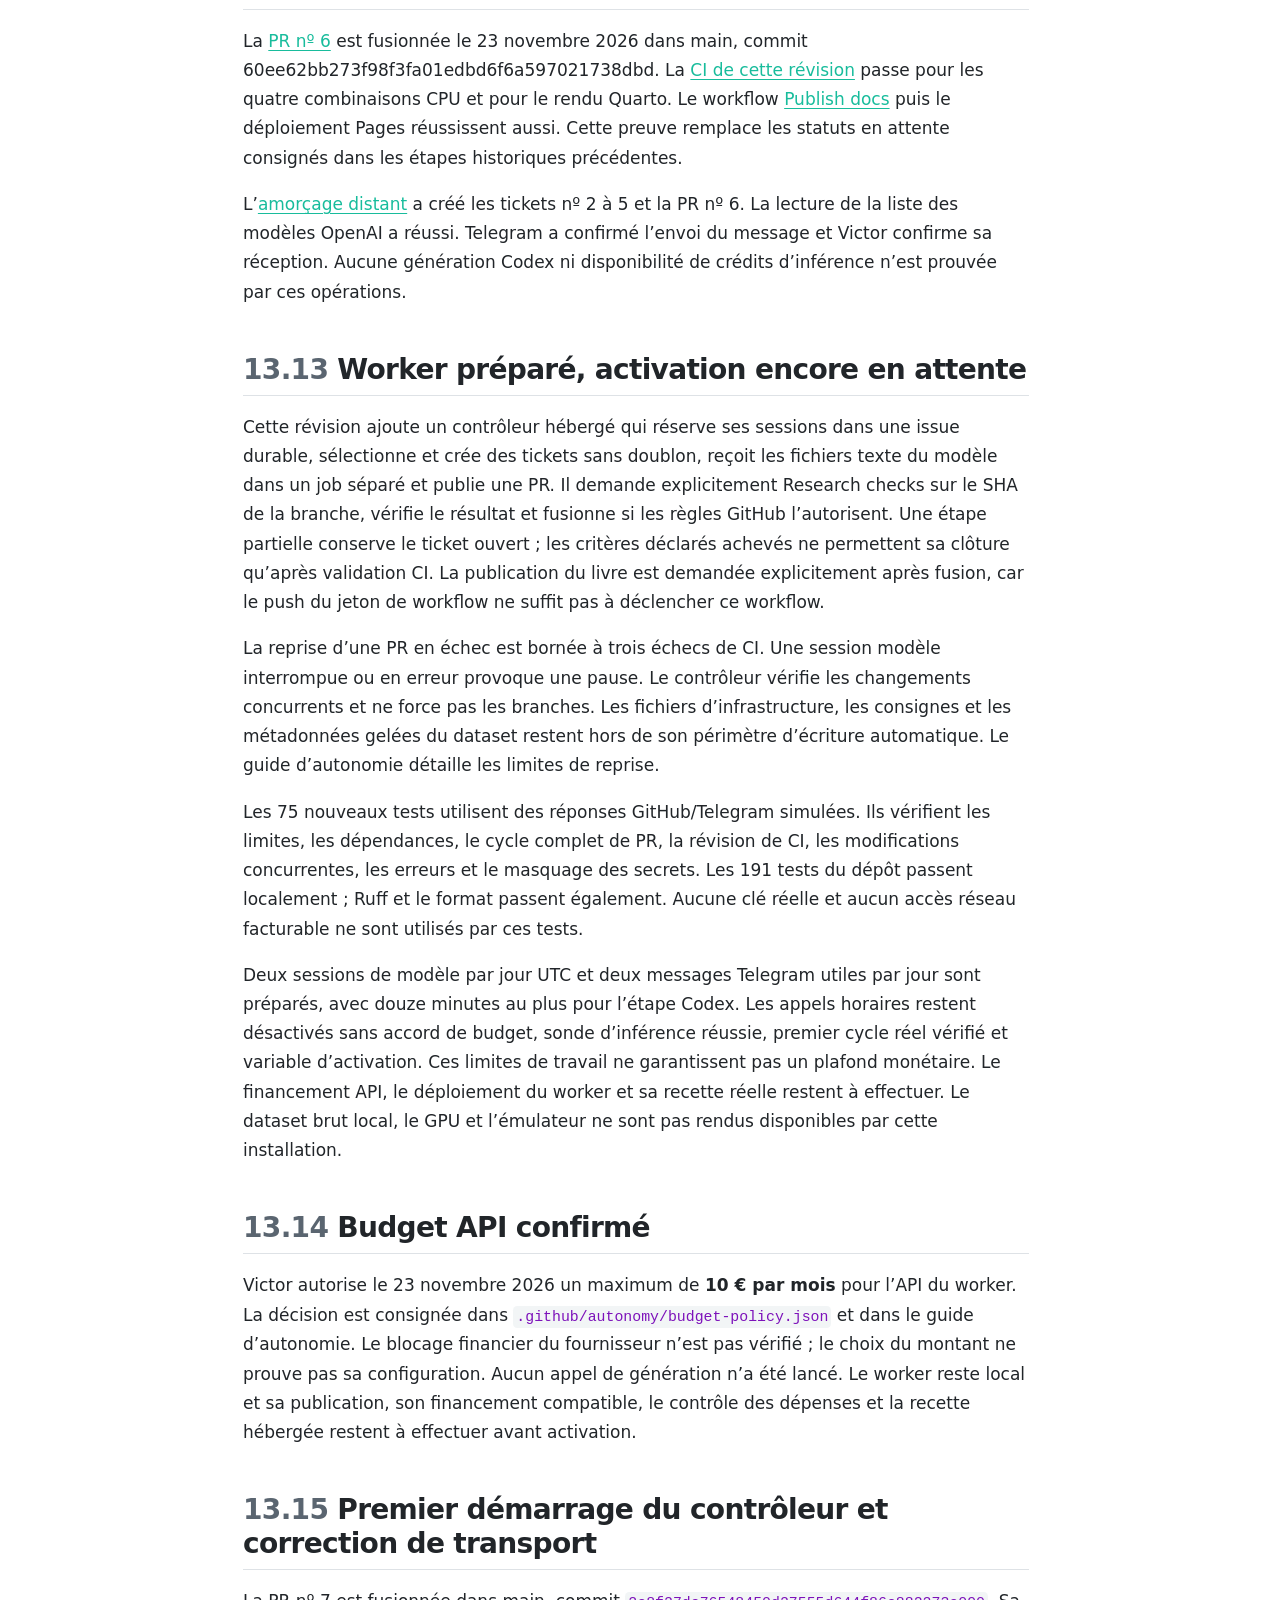
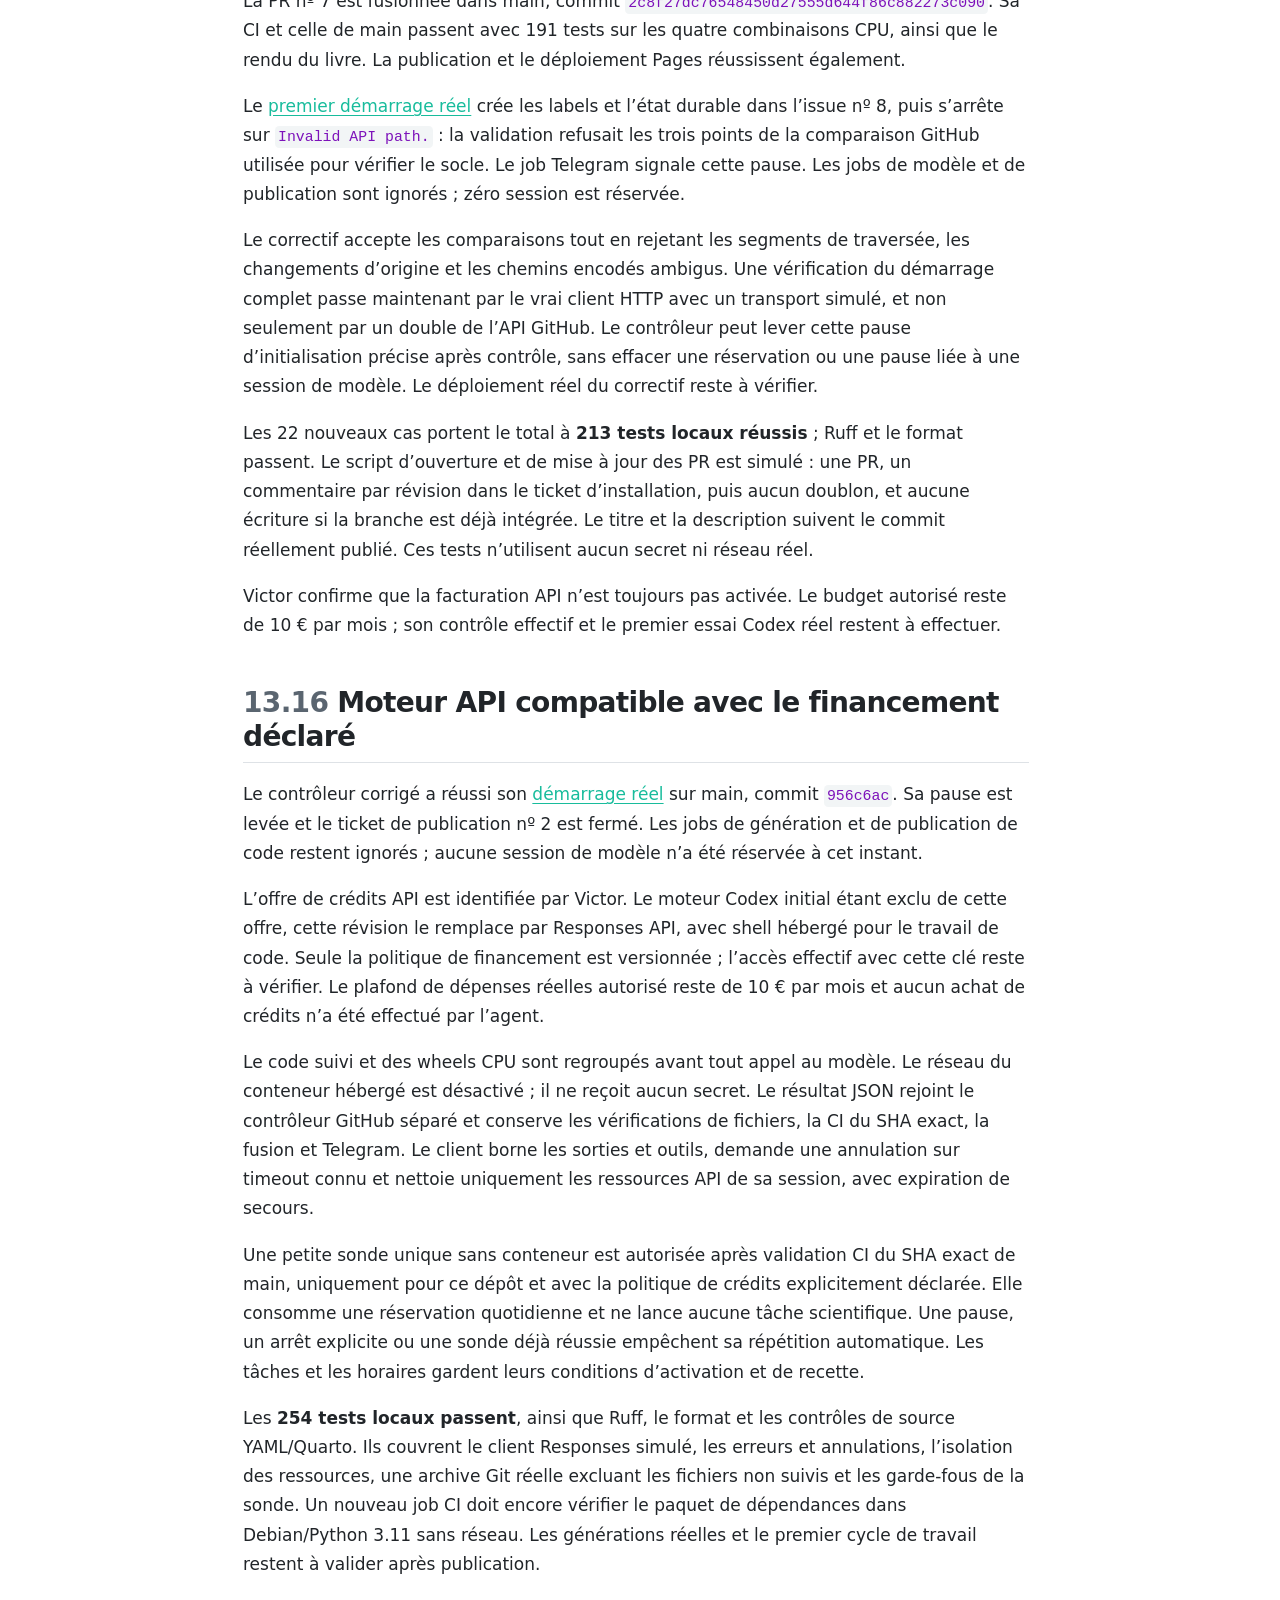
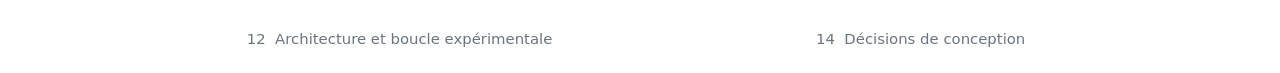
==== commit b27e55b9: "Built site for gh-pages" ====
--- a/progress.html
+++ b/progress.html
@@ -437,6 +437,7 @@
   <li><a href="#worker-préparé-activation-encore-en-attente" id="toc-worker-préparé-activation-encore-en-attente" class="nav-link" data-scroll-target="#worker-préparé-activation-encore-en-attente"><span class="header-section-number">13.13</span> Worker préparé, activation encore en attente</a></li>
   <li><a href="#budget-api-confirmé" id="toc-budget-api-confirmé" class="nav-link" data-scroll-target="#budget-api-confirmé"><span class="header-section-number">13.14</span> Budget API confirmé</a></li>
   <li><a href="#premier-démarrage-du-contrôleur-et-correction-de-transport" id="toc-premier-démarrage-du-contrôleur-et-correction-de-transport" class="nav-link" data-scroll-target="#premier-démarrage-du-contrôleur-et-correction-de-transport"><span class="header-section-number">13.15</span> Premier démarrage du contrôleur et correction de transport</a></li>
+  <li><a href="#moteur-api-compatible-avec-le-financement-déclaré" id="toc-moteur-api-compatible-avec-le-financement-déclaré" class="nav-link" data-scroll-target="#moteur-api-compatible-avec-le-financement-déclaré"><span class="header-section-number">13.16</span> Moteur API compatible avec le financement déclaré</a></li>
   </ul>
 </nav>
     </div>
@@ -485,7 +486,7 @@
 </section>
 <section id="vérifié-localement" class="level2" data-number="13.3">
 <h2 data-number="13.3" class="anchored" data-anchor-id="vérifié-localement"><span class="header-section-number">13.3</span> Vérifié localement</h2>
-<p>Les <strong>191 tests passent</strong> avec le contrôleur autonome, ainsi que Ruff et la vérification du format. Le diagnostic et les commandes de démonstration/relecture sont exécutés ; les empreintes des neuf artefacts scientifiques du rapport sont vérifiées. Les tests d’entraînement utilisent un double de YOLO et ne valident pas un apprentissage réel.</p>
+<p>Les <strong>254 tests passent</strong> avec le contrôleur autonome et le moteur Responses, ainsi que Ruff et la vérification du format. Le diagnostic et les commandes de démonstration/relecture sont exécutés ; les empreintes des neuf artefacts scientifiques du rapport sont vérifiées. Les tests d’entraînement utilisent un double de YOLO et ne valident pas un apprentissage réel.</p>
 <p>Le rapport autonome et les figures sont inspectés visuellement, sur grand écran et sur mobile, sans débordement ni erreur JavaScript. La CI du socle, le rendu strict du livre et sa publication passent désormais sur GitHub. Le livre publié n’a pas fait l’objet d’une nouvelle inspection visuelle complète ; les modifications du worker attendent leur propre CI distante.</p>
 </section>
 <section id="pas-encore-établi" class="level2" data-number="13.4">
@@ -594,6 +595,14 @@
 <p>Le correctif accepte les comparaisons tout en rejetant les segments de traversée, les changements d’origine et les chemins encodés ambigus. Une vérification du démarrage complet passe maintenant par le vrai client HTTP avec un transport simulé, et non seulement par un double de l’API GitHub. Le contrôleur peut lever cette pause d’initialisation précise après contrôle, sans effacer une réservation ou une pause liée à une session de modèle. Le déploiement réel du correctif reste à vérifier.</p>
 <p>Les 22 nouveaux cas portent le total à <strong>213 tests locaux réussis</strong> ; Ruff et le format passent. Le script d’ouverture et de mise à jour des PR est simulé : une PR, un commentaire par révision dans le ticket d’installation, puis aucun doublon, et aucune écriture si la branche est déjà intégrée. Le titre et la description suivent le commit réellement publié. Ces tests n’utilisent aucun secret ni réseau réel.</p>
 <p>Victor confirme que la facturation API n’est toujours pas activée. Le budget autorisé reste de 10 € par mois ; son contrôle effectif et le premier essai Codex réel restent à effectuer.</p>
+</section>
+<section id="moteur-api-compatible-avec-le-financement-déclaré" class="level2" data-number="13.16">
+<h2 data-number="13.16" class="anchored" data-anchor-id="moteur-api-compatible-avec-le-financement-déclaré"><span class="header-section-number">13.16</span> Moteur API compatible avec le financement déclaré</h2>
+<p>Le contrôleur corrigé a réussi son <a href="https://github.com/Victor11W/BROWT/actions/runs/45243470554">démarrage réel</a> sur main, commit <code>956c6ac</code>. Sa pause est levée et le ticket de publication nº 2 est fermé. Les jobs de génération et de publication de code restent ignorés ; aucune session de modèle n’a été réservée à cet instant.</p>
+<p>L’offre de crédits API est identifiée par Victor. Le moteur Codex initial étant exclu de cette offre, cette révision le remplace par Responses API, avec shell hébergé pour le travail de code. Seule la politique de financement est versionnée ; l’accès effectif avec cette clé reste à vérifier. Le plafond de dépenses réelles autorisé reste de 10 € par mois et aucun achat de crédits n’a été effectué par l’agent.</p>
+<p>Le code suivi et des wheels CPU sont regroupés avant tout appel au modèle. Le réseau du conteneur hébergé est désactivé ; il ne reçoit aucun secret. Le résultat JSON rejoint le contrôleur GitHub séparé et conserve les vérifications de fichiers, la CI du SHA exact, la fusion et Telegram. Le client borne les sorties et outils, demande une annulation sur timeout connu et nettoie uniquement les ressources API de sa session, avec expiration de secours.</p>
+<p>Une petite sonde unique sans conteneur est autorisée après validation CI du SHA exact de main, uniquement pour ce dépôt et avec la politique de crédits explicitement déclarée. Elle consomme une réservation quotidienne et ne lance aucune tâche scientifique. Une pause, un arrêt explicite ou une sonde déjà réussie empêchent sa répétition automatique. Les tâches et les horaires gardent leurs conditions d’activation et de recette.</p>
+<p>Les <strong>254 tests locaux passent</strong>, ainsi que Ruff, le format et les contrôles de source YAML/Quarto. Ils couvrent le client Responses simulé, les erreurs et annulations, l’isolation des ressources, une archive Git réelle excluant les fichiers non suivis et les garde-fous de la sonde. Un nouveau job CI doit encore vérifier le paquet de dépendances dans Debian/Python 3.11 sans réseau. Les générations réelles et le premier cycle de travail restent à valider après publication.</p>
 
 
 </section>
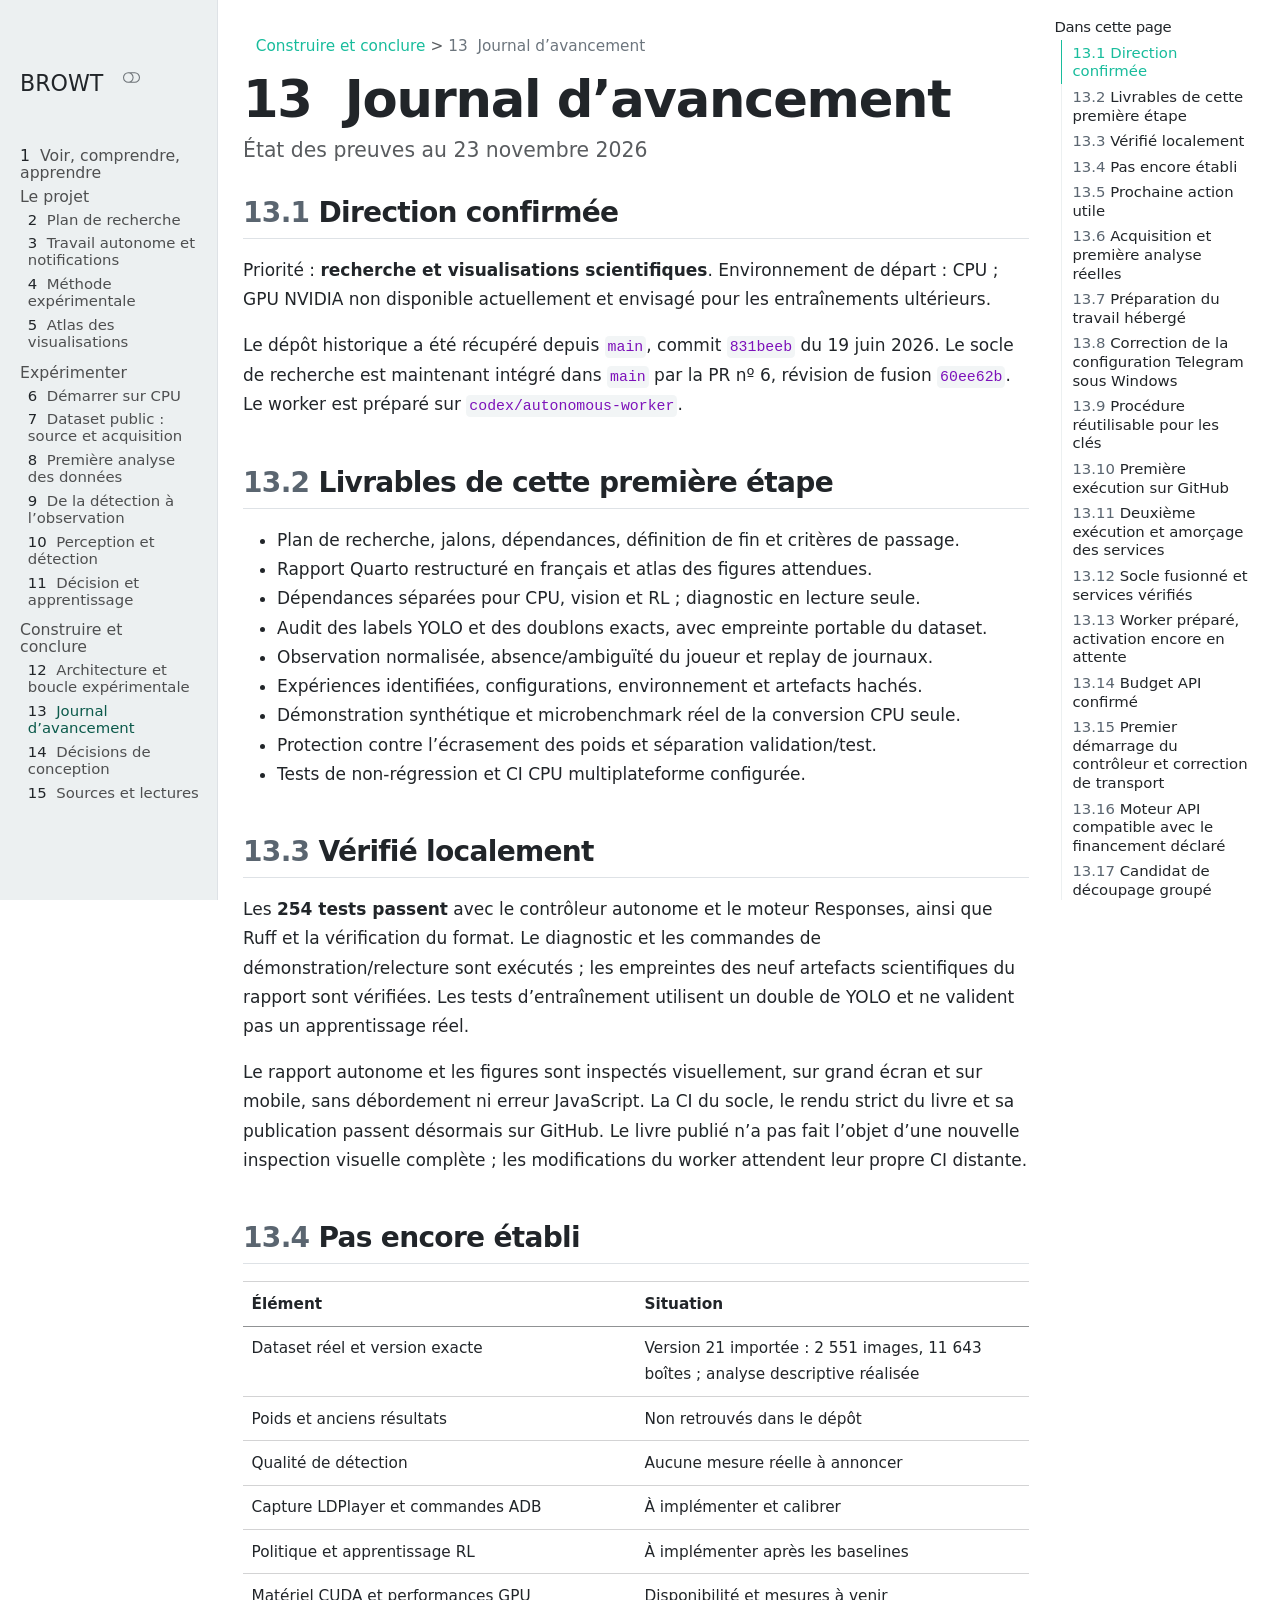
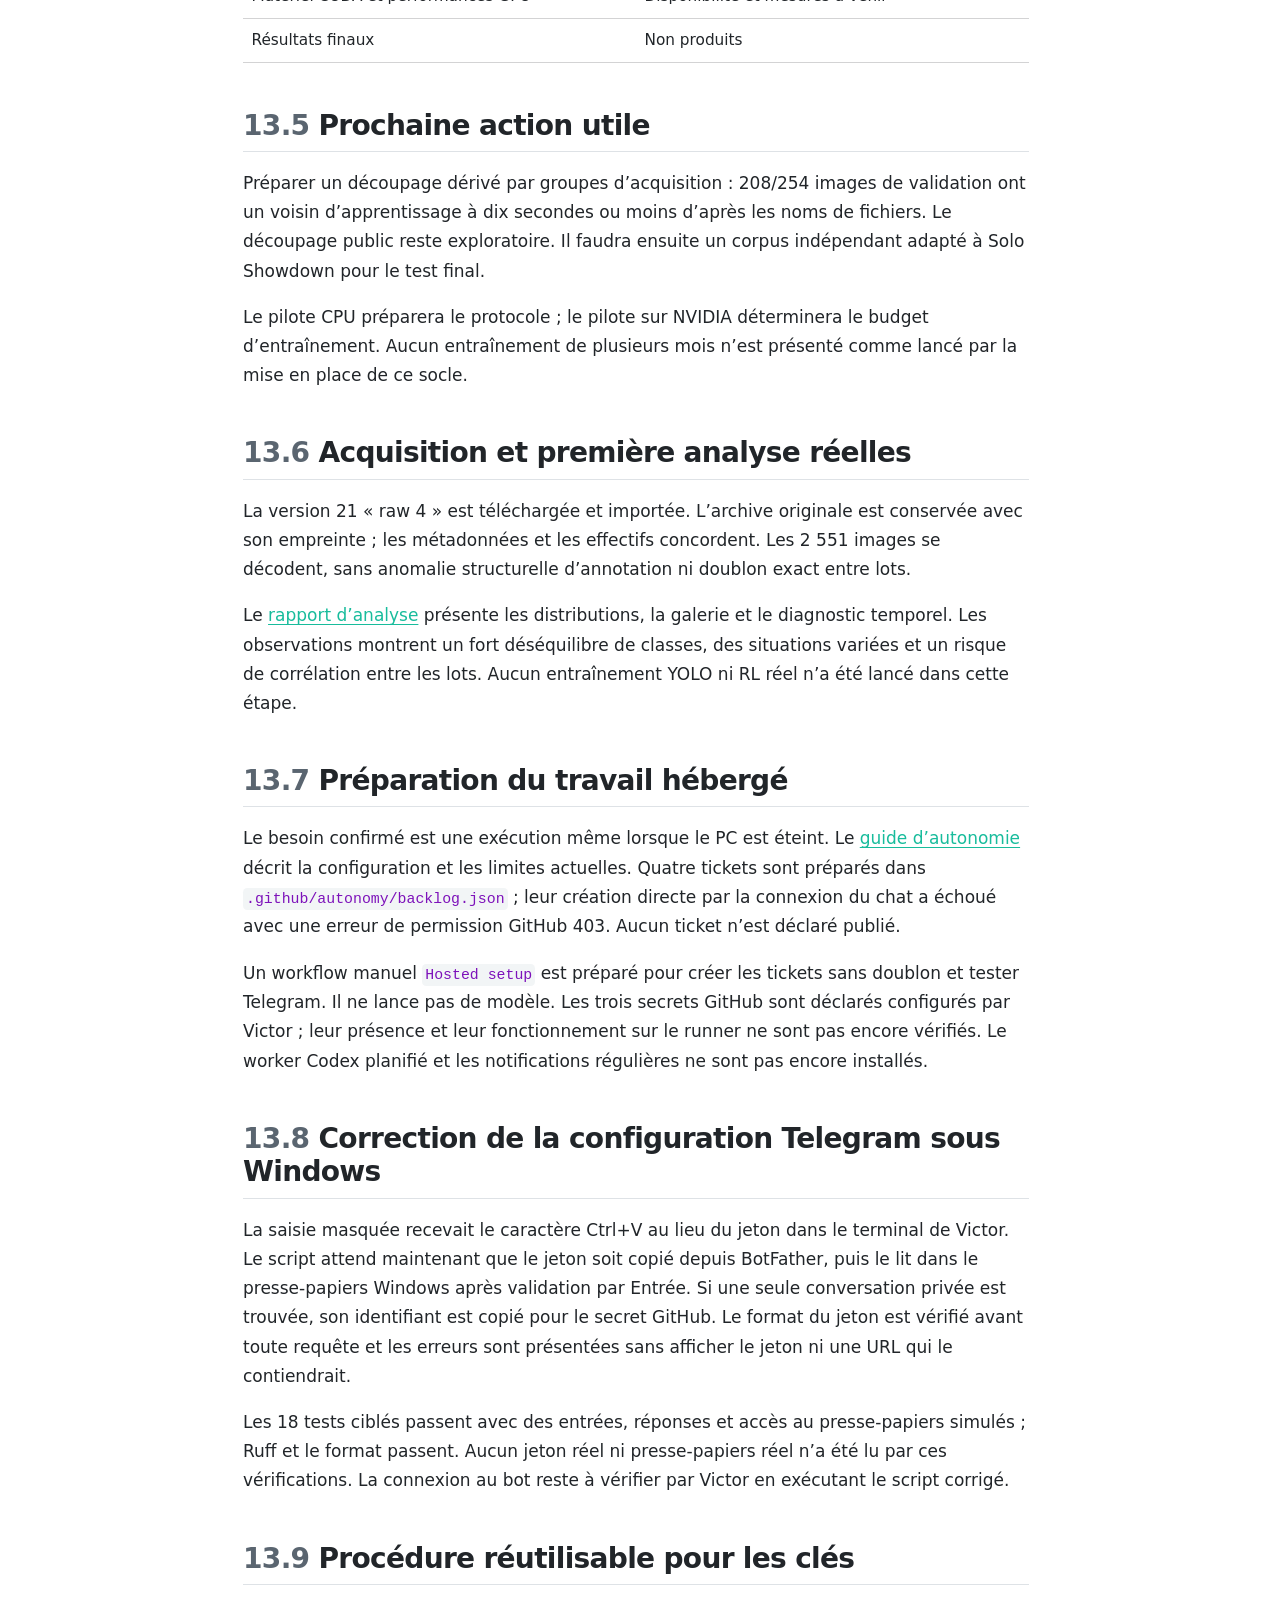
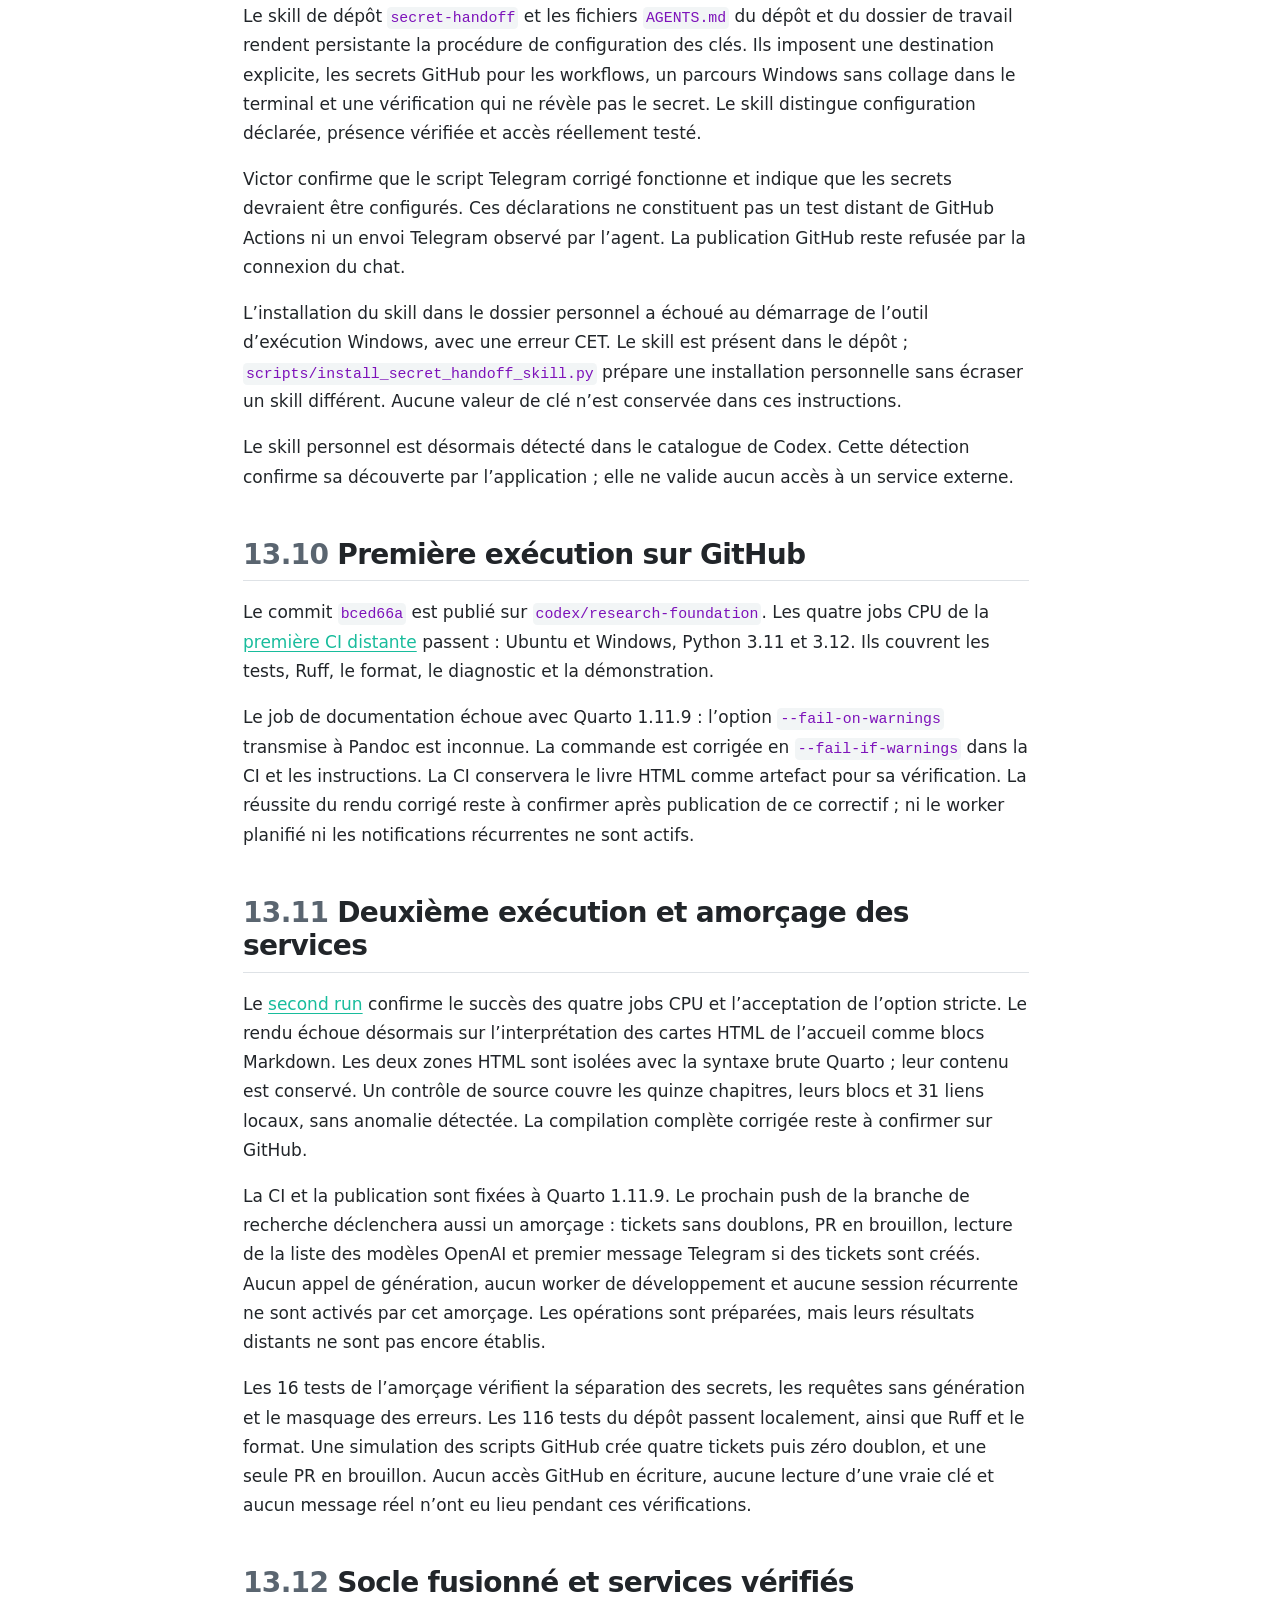
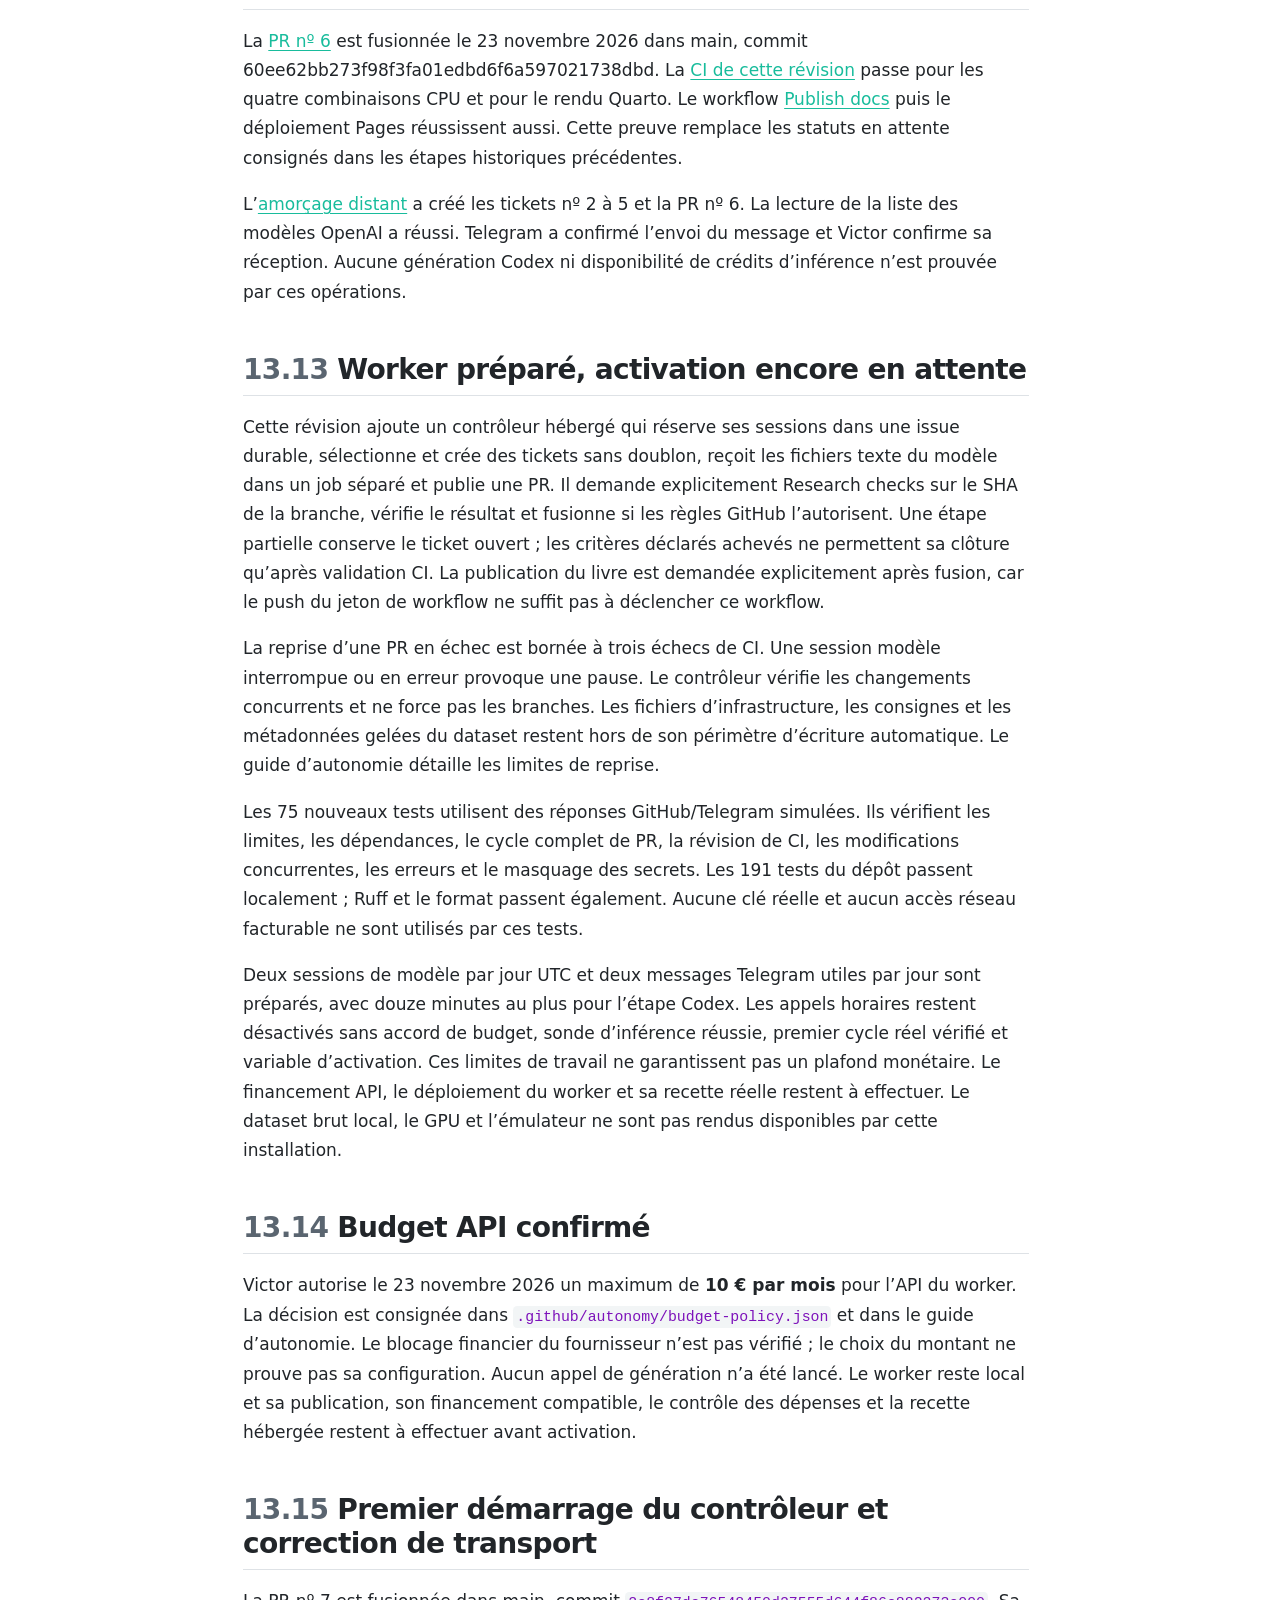
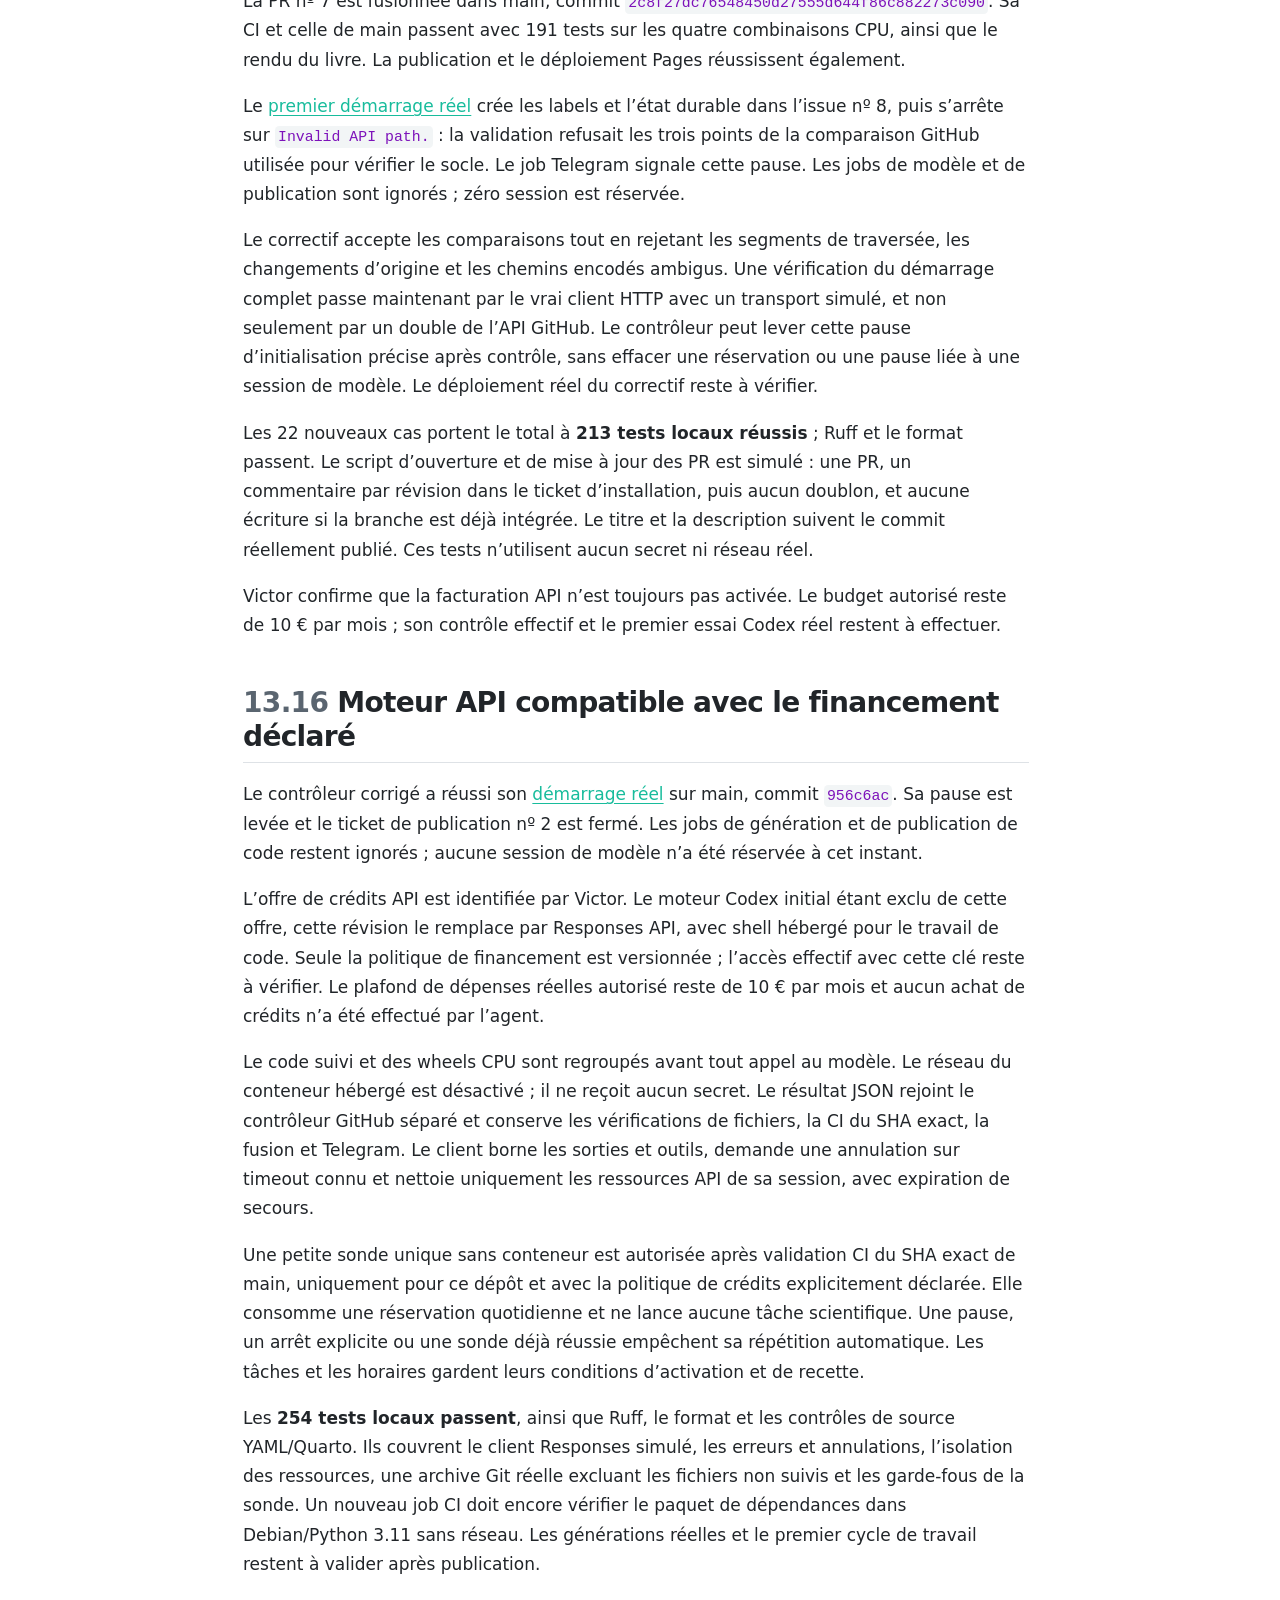
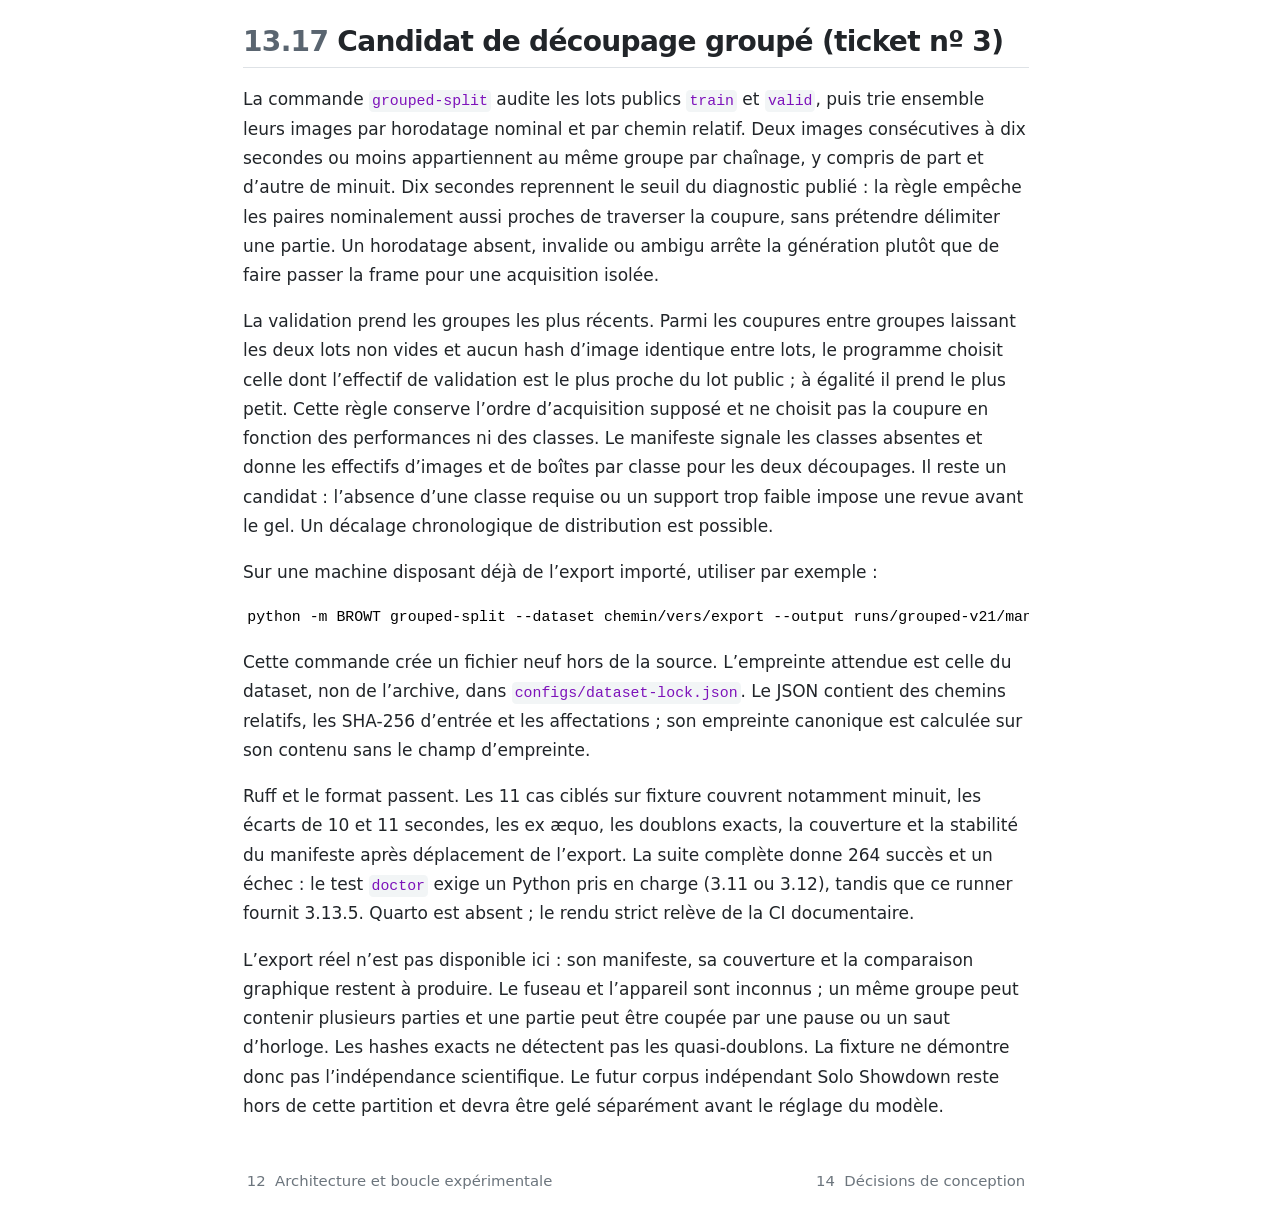
==== commit f683efba: "Built site for gh-pages" ====
--- a/progress.html
+++ b/progress.html
@@ -438,6 +438,7 @@
   <li><a href="#budget-api-confirmé" id="toc-budget-api-confirmé" class="nav-link" data-scroll-target="#budget-api-confirmé"><span class="header-section-number">13.14</span> Budget API confirmé</a></li>
   <li><a href="#premier-démarrage-du-contrôleur-et-correction-de-transport" id="toc-premier-démarrage-du-contrôleur-et-correction-de-transport" class="nav-link" data-scroll-target="#premier-démarrage-du-contrôleur-et-correction-de-transport"><span class="header-section-number">13.15</span> Premier démarrage du contrôleur et correction de transport</a></li>
   <li><a href="#moteur-api-compatible-avec-le-financement-déclaré" id="toc-moteur-api-compatible-avec-le-financement-déclaré" class="nav-link" data-scroll-target="#moteur-api-compatible-avec-le-financement-déclaré"><span class="header-section-number">13.16</span> Moteur API compatible avec le financement déclaré</a></li>
+  <li><a href="#candidat-de-découpage-groupé-ticket-nº-3" id="toc-candidat-de-découpage-groupé-ticket-nº-3" class="nav-link" data-scroll-target="#candidat-de-découpage-groupé-ticket-nº-3"><span class="header-section-number">13.17</span> Candidat de découpage groupé (ticket nº 3)</a></li>
   </ul>
 </nav>
     </div>
@@ -603,6 +604,16 @@
 <p>Le code suivi et des wheels CPU sont regroupés avant tout appel au modèle. Le réseau du conteneur hébergé est désactivé ; il ne reçoit aucun secret. Le résultat JSON rejoint le contrôleur GitHub séparé et conserve les vérifications de fichiers, la CI du SHA exact, la fusion et Telegram. Le client borne les sorties et outils, demande une annulation sur timeout connu et nettoie uniquement les ressources API de sa session, avec expiration de secours.</p>
 <p>Une petite sonde unique sans conteneur est autorisée après validation CI du SHA exact de main, uniquement pour ce dépôt et avec la politique de crédits explicitement déclarée. Elle consomme une réservation quotidienne et ne lance aucune tâche scientifique. Une pause, un arrêt explicite ou une sonde déjà réussie empêchent sa répétition automatique. Les tâches et les horaires gardent leurs conditions d’activation et de recette.</p>
 <p>Les <strong>254 tests locaux passent</strong>, ainsi que Ruff, le format et les contrôles de source YAML/Quarto. Ils couvrent le client Responses simulé, les erreurs et annulations, l’isolation des ressources, une archive Git réelle excluant les fichiers non suivis et les garde-fous de la sonde. Un nouveau job CI doit encore vérifier le paquet de dépendances dans Debian/Python 3.11 sans réseau. Les générations réelles et le premier cycle de travail restent à valider après publication.</p>
+</section>
+<section id="candidat-de-découpage-groupé-ticket-nº-3" class="level2" data-number="13.17">
+<h2 data-number="13.17" class="anchored" data-anchor-id="candidat-de-découpage-groupé-ticket-nº-3"><span class="header-section-number">13.17</span> Candidat de découpage groupé (ticket nº 3)</h2>
+<p>La commande <code>grouped-split</code> audite les lots publics <code>train</code> et <code>valid</code>, puis trie ensemble leurs images par horodatage nominal et par chemin relatif. Deux images consécutives à dix secondes ou moins appartiennent au même groupe par chaînage, y compris de part et d’autre de minuit. Dix secondes reprennent le seuil du diagnostic publié : la règle empêche les paires nominalement aussi proches de traverser la coupure, sans prétendre délimiter une partie. Un horodatage absent, invalide ou ambigu arrête la génération plutôt que de faire passer la frame pour une acquisition isolée.</p>
+<p>La validation prend les groupes les plus récents. Parmi les coupures entre groupes laissant les deux lots non vides et aucun hash d’image identique entre lots, le programme choisit celle dont l’effectif de validation est le plus proche du lot public ; à égalité il prend le plus petit. Cette règle conserve l’ordre d’acquisition supposé et ne choisit pas la coupure en fonction des performances ni des classes. Le manifeste signale les classes absentes et donne les effectifs d’images et de boîtes par classe pour les deux découpages. Il reste un candidat : l’absence d’une classe requise ou un support trop faible impose une revue avant le gel. Un décalage chronologique de distribution est possible.</p>
+<p>Sur une machine disposant déjà de l’export importé, utiliser par exemple :</p>
+<pre class="text"><code>python -m BROWT grouped-split --dataset chemin/vers/export --output runs/grouped-v21/manifest.json --expected-source-sha256 c062734bb97589c092a4484ef5ef9cacd14546722db92a582424b2021bdd2622</code></pre>
+<p>Cette commande crée un fichier neuf hors de la source. L’empreinte attendue est celle du dataset, non de l’archive, dans <code>configs/dataset-lock.json</code>. Le JSON contient des chemins relatifs, les SHA-256 d’entrée et les affectations ; son empreinte canonique est calculée sur son contenu sans le champ d’empreinte.</p>
+<p>Ruff et le format passent. Les 11 cas ciblés sur fixture couvrent notamment minuit, les écarts de 10 et 11 secondes, les ex æquo, les doublons exacts, la couverture et la stabilité du manifeste après déplacement de l’export. La suite complète donne 264 succès et un échec : le test <code>doctor</code> exige un Python pris en charge (3.11 ou 3.12), tandis que ce runner fournit 3.13.5. Quarto est absent ; le rendu strict relève de la CI documentaire.</p>
+<p>L’export réel n’est pas disponible ici : son manifeste, sa couverture et la comparaison graphique restent à produire. Le fuseau et l’appareil sont inconnus ; un même groupe peut contenir plusieurs parties et une partie peut être coupée par une pause ou un saut d’horloge. Les hashes exacts ne détectent pas les quasi-doublons. La fixture ne démontre donc pas l’indépendance scientifique. Le futur corpus indépendant Solo Showdown reste hors de cette partition et devra être gelé séparément avant le réglage du modèle.</p>
 
 
 </section>
